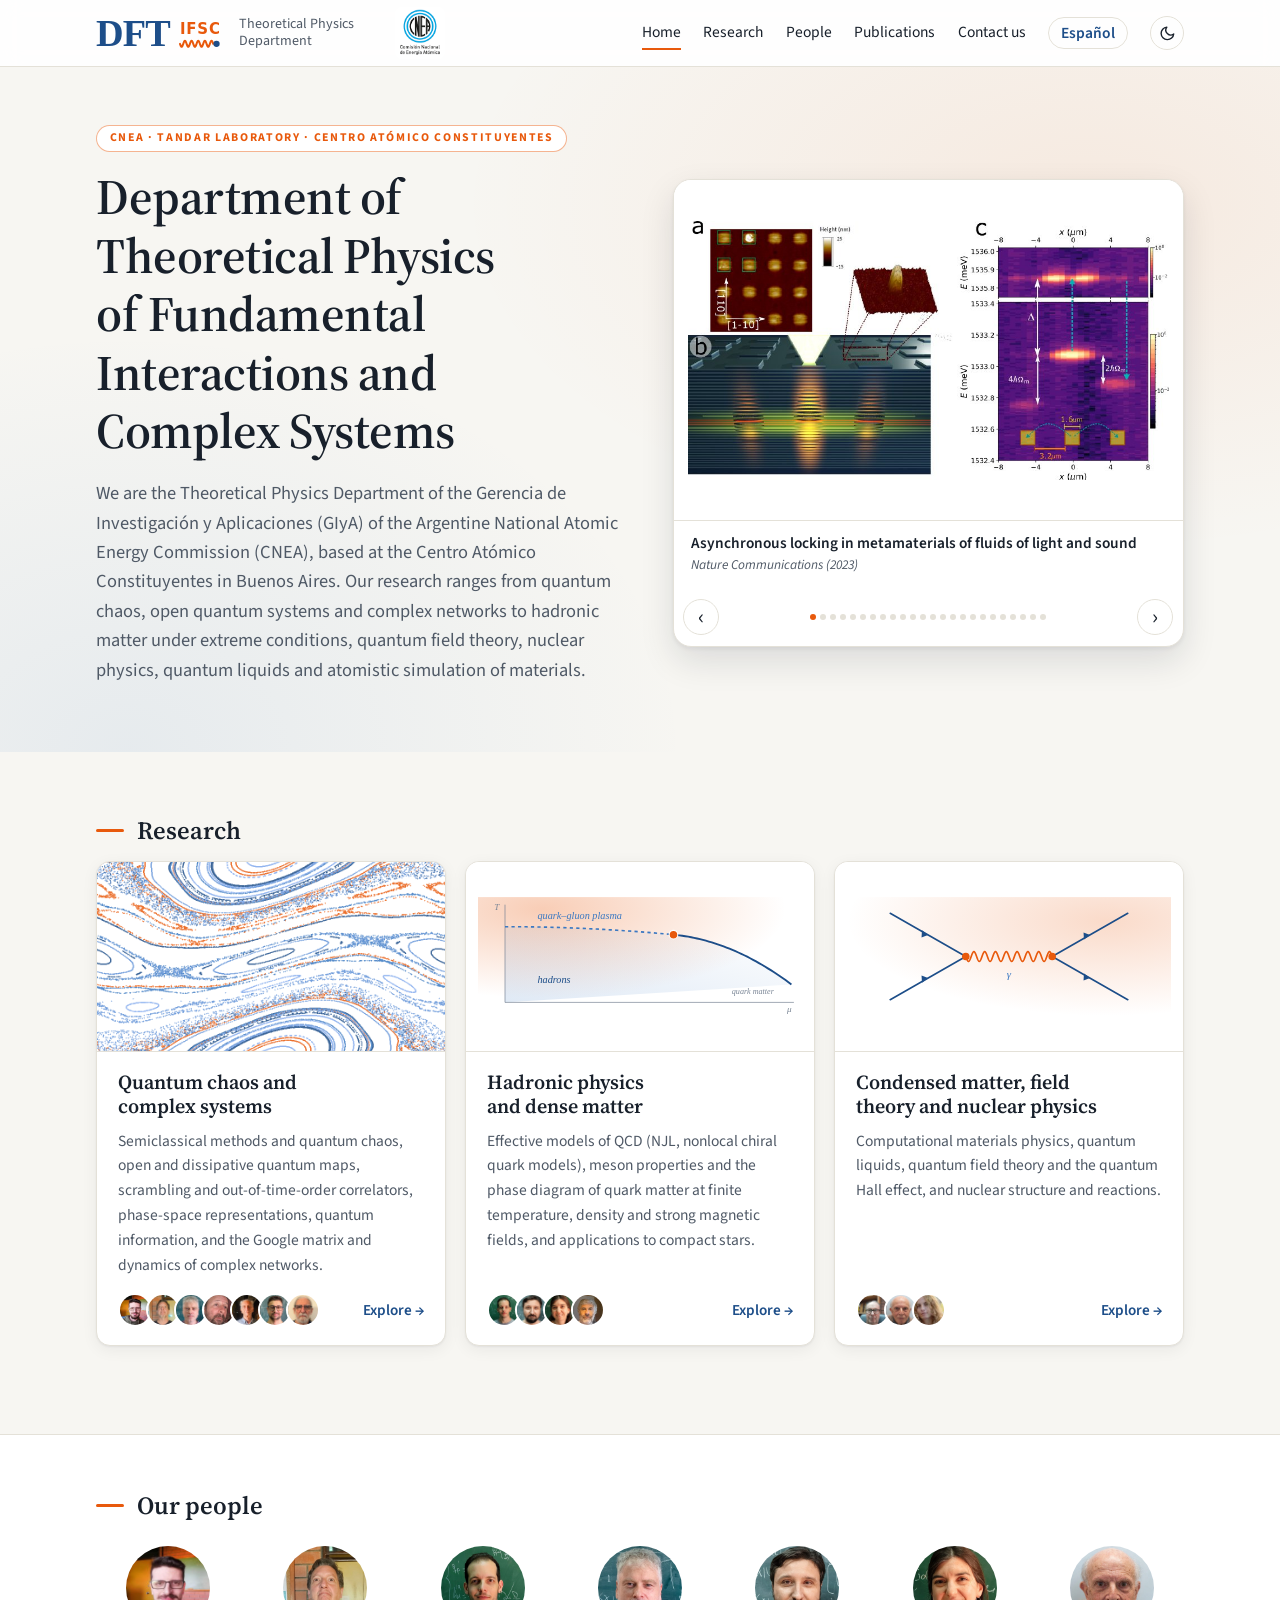
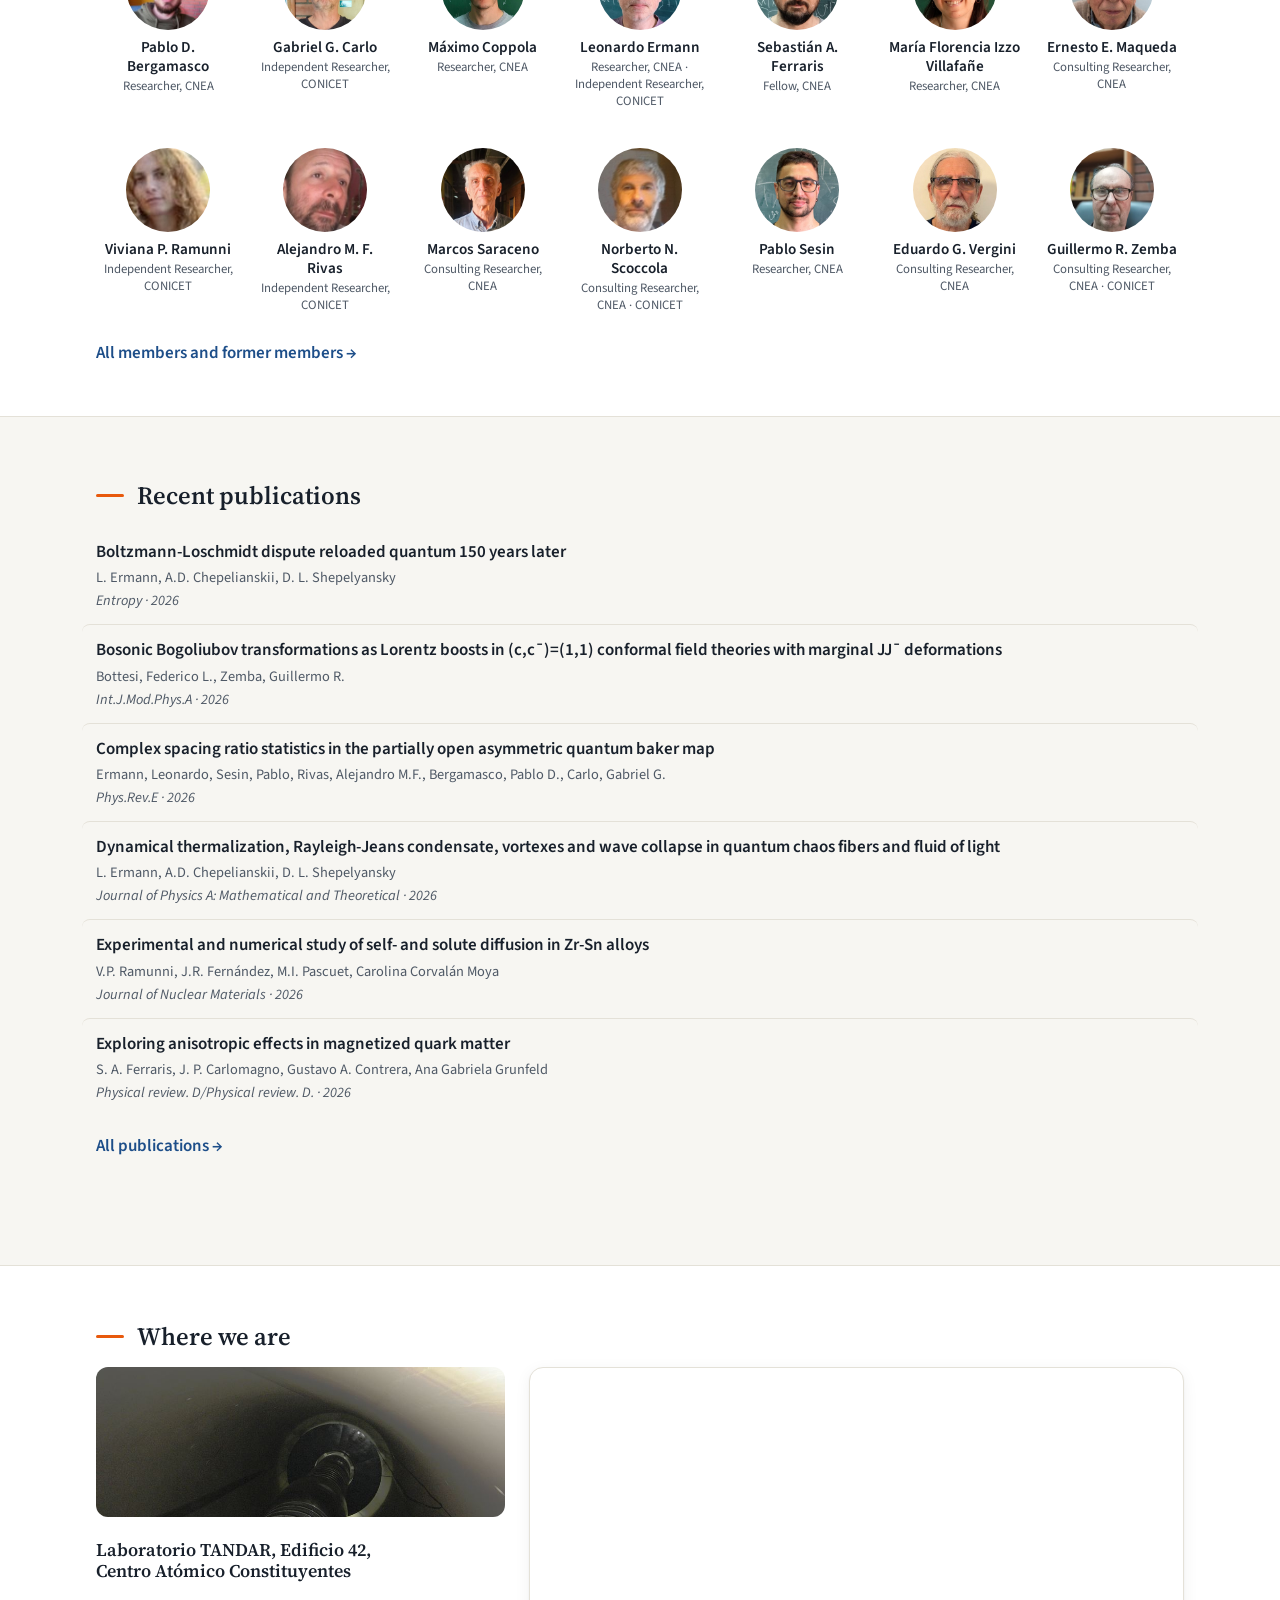
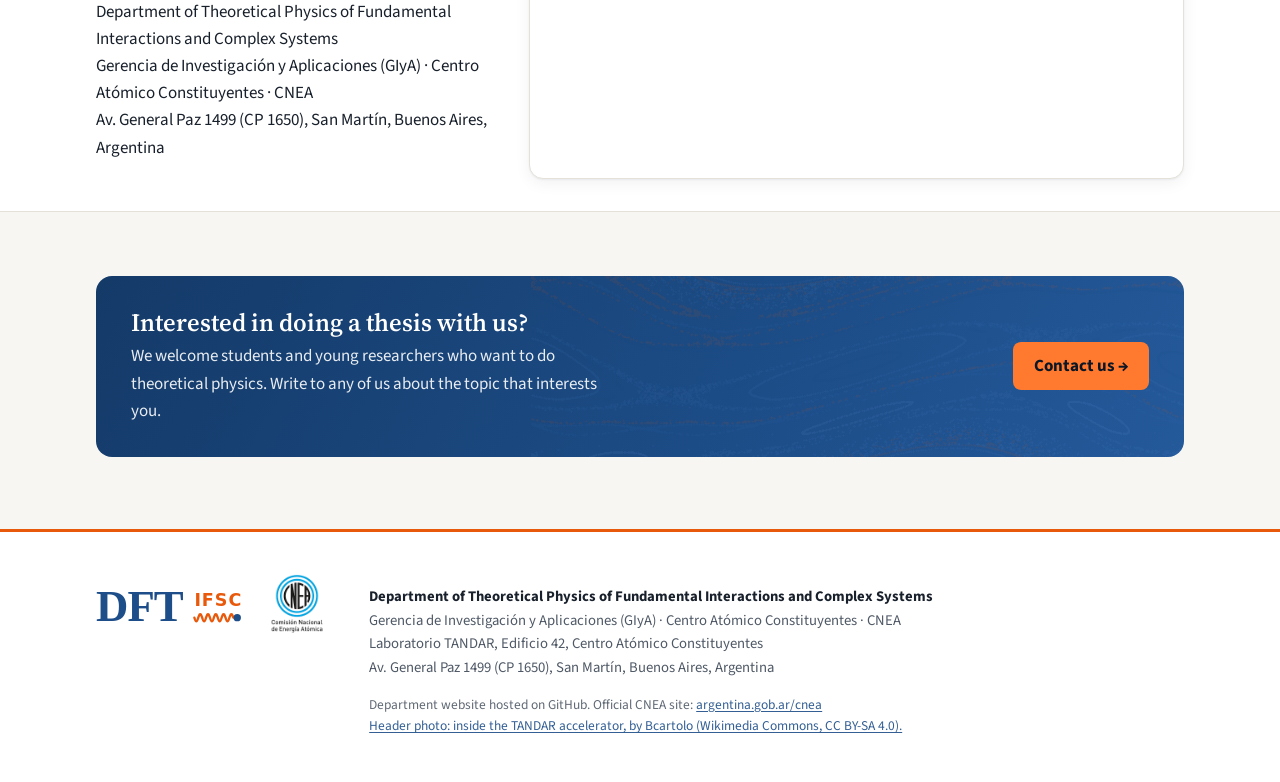
==== index.html @ 4b42f219 "Update site" ====
<!doctype html>
<html lang="en">
<head>
<meta charset="utf-8">
<meta name="viewport" content="width=device-width, initial-scale=1">
<title>DFTIFSC · Theoretical Physics Department · CNEA</title>
<meta name="description" content="Department of Theoretical Physics of Fundamental Interactions and Complex Systems">
<link rel="canonical" href="https://dftifsc-cnea.github.io/">
<link rel="alternate" hreflang="en" href="https://dftifsc-cnea.github.io/"><link rel="alternate" hreflang="es" href="https://dftifsc-cnea.github.io/es/">
<link rel="alternate" hreflang="x-default" href="https://dftifsc-cnea.github.io/">
<link rel="icon" href="assets/favicon.svg?v=4562c2c3" type="image/svg+xml">
<link rel="preconnect" href="https://fonts.googleapis.com"><link rel="preconnect" href="https://fonts.gstatic.com" crossorigin>
<link rel="stylesheet" href="https://fonts.googleapis.com/css2?family=Source+Sans+3:wght@400;600;700&family=Source+Serif+4:opsz,wght@8..60,500;8..60,600;8..60,700&display=swap">
<meta name="color-scheme" content="light dark">
<link rel="stylesheet" href="assets/style.css?v=4562c2c3">
<script>try{var t=localStorage.getItem('theme');if(t)document.documentElement.dataset.theme=t}catch(e){}</script>
</head>
<body class="pg-index">
<header class="top"><div class="wrap">
  <a class="brand" href="index.html"><img src="assets/logo.svg?v=4562c2c3" alt="DFTIFSC" width="150" height="48"><span class="bn">Theoretical Physics Department</span></a>
  <a class="inst tcnea" href="https://www.argentina.gob.ar/cnea" target="_blank" rel="noopener" title="National Atomic Energy Commission (CNEA)"><img src="assets/cnea.png?v=4562c2c3" alt="CNEA" width="67" height="73"></a>
  <button class="menu" aria-expanded="false" aria-controls="nav">Menu</button>
  <nav id="nav"><a href="index.html" aria-current=page>Home</a><a href="research.html">Research</a><a href="people.html">People</a><a href="publications.html">Publications</a><a href="join.html">Contact us</a><a class="lang" href="es/index.html" hreflang="es">Español</a><button class="theme" type="button" title="Switch light / dark mode" aria-label="Switch light / dark mode"><svg class="moon" viewBox="0 0 24 24" fill="none" stroke="currentColor" stroke-width="2" stroke-linecap="round" stroke-linejoin="round"><path d="M21 12.8A9 9 0 1 1 11.2 3a7 7 0 0 0 9.8 9.8z"/></svg><svg class="sun" viewBox="0 0 24 24" fill="none" stroke="currentColor" stroke-width="2" stroke-linecap="round"><circle cx="12" cy="12" r="4"/><path d="M12 2v2M12 20v2M4.9 4.9l1.4 1.4M17.7 17.7l1.4 1.4M2 12h2M20 12h2M4.9 19.1l1.4-1.4M17.7 6.3l1.4-1.4"/></svg></button></nav>
</div></header>
<main>

<section class="hero"><div class="wrap hgrid">
  <div><p class="eyebrow">CNEA · TANDAR Laboratory · Centro Atómico Constituyentes</p>
  <h1>Department of Theoretical Physics of Fundamental Interactions and Complex Systems</h1>
  <p class="lead">We are the Theoretical Physics Department of the Gerencia de Investigación y Aplicaciones (GIyA) of the Argentine National Atomic Energy Commission (CNEA), based at the Centro Atómico Constituyentes in Buenos Aires. Our research ranges from quantum chaos, open quantum systems and complex networks to hadronic matter under extreme conditions, quantum field theory, nuclear physics, quantum liquids and atomistic simulation of materials.</p></div>
  <div class="car" data-prev="Previous" data-next="Next"><a class="car-stage" target="_blank" rel="noopener"><img alt=""></a><div class="car-cap"><span class="car-t"></span><span class="car-c"></span></div><div class="car-nav"><button class="car-b" data-d="-1" aria-label="Previous">‹</button><span class="car-dots"></span><button class="car-b" data-d="1" aria-label="Next">›</button></div><script type="application/json" class="car-data">[{"img": "img/figs/2009.09606-f1.jpg", "t": "Cavity optomechanics with a laser-engineered optical trap", "u": "https://doi.org/10.1103/physrevb.103.l081301", "c": "Physical review. B./Physical review. B (2021)"}, {"img": "img/figs/2009.09606-f3.jpg", "t": "Cavity optomechanics with a laser-engineered optical trap", "u": "https://doi.org/10.1103/physrevb.103.l081301", "c": "Physical review. B./Physical review. B (2021)"}, {"img": "img/figs/2109.01911-f2.jpg", "t": "Light pseudoscalar meson masses under strong magnetic fields within the SU(3) Nambu–Jona-Lasinio model", "u": "https://doi.org/10.1103/physrevd.104.094040", "c": "Phys.Rev.D (2021)"}, {"img": "img/figs/2109.01911-f4.jpg", "t": "Light pseudoscalar meson masses under strong magnetic fields within the SU(3) Nambu–Jona-Lasinio model", "u": "https://doi.org/10.1103/physrevd.104.094040", "c": "Phys.Rev.D (2021)"}, {"img": "img/figs/2112.00458-f2.jpg", "t": "Asynchronous locking in metamaterials of fluids of light and sound", "u": "https://doi.org/10.1038/s41467-023-38788-9", "c": "Nature Communications (2023)"}, {"img": "img/figs/2112.00458-f1.jpg", "t": "Asynchronous locking in metamaterials of fluids of light and sound", "u": "https://doi.org/10.1038/s41467-023-38788-9", "c": "Nature Communications (2023)"}, {"img": "img/figs/2112.06648-f1.jpg", "t": "Impact of chaos on precursors of quantum criticality", "u": "https://doi.org/10.1103/physreve.104.l062202", "c": "Phys.Rev.E (2021)"}, {"img": "img/figs/2112.06648-f4.jpg", "t": "Impact of chaos on precursors of quantum criticality", "u": "https://doi.org/10.1103/physreve.104.l062202", "c": "Phys.Rev.E (2021)"}, {"img": "img/figs/2205.10107-f3.jpg", "t": "Optimal quantum reservoir computing for the noisy intermediate-scale quantum era", "u": "https://doi.org/10.1103/physreve.106.l043301", "c": "Physical review. E (2022)"}, {"img": "img/figs/2205.10107-f1.jpg", "t": "Optimal quantum reservoir computing for the noisy intermediate-scale quantum era", "u": "https://doi.org/10.1103/physreve.106.l043301", "c": "Physical review. E (2022)"}, {"img": "img/figs/2301.06814-f3.jpg", "t": "Taking advantage of noise in quantum reservoir computing", "u": "https://doi.org/10.1038/s41598-023-35461-5", "c": "Scientific Reports (2023)"}, {"img": "img/figs/2304.04894-f4.jpg", "t": "Majorization-based benchmark of the complexity of quantum processors", "u": "https://doi.org/10.1007/s11128-024-04457-z", "c": "Quantum Information Processing (2024)"}, {"img": "img/figs/2405.19537-f1.jpg", "t": "Optimal Complexity of Parameterized Quantum Circuits", "u": "https://doi.org/10.3390/e28010073", "c": "Entropy (2026)"}, {"img": "img/figs/2501.10247-f1.jpg", "t": "Optimal multicore quantum computing with few interconnects", "u": "https://doi.org/10.1063/5.0252348", "c": "APL Quantum (2025)"}, {"img": "img/figs/2501.10247-f3.jpg", "t": "Optimal multicore quantum computing with few interconnects", "u": "https://doi.org/10.1063/5.0252348", "c": "APL Quantum (2025)"}, {"img": "img/figs/2503.03680-f1.jpg", "t": "Spectral truncation of out-of-time-ordered correlators in dissipative systems", "u": "https://doi.org/10.1103/8cvg-7sbh", "c": "Phys.Rev.E (2025)"}, {"img": "img/figs/2607.07874-f2.jpg", "t": "Unveiling semiclassical structures in eigenstates of a quantum chaotic system using neural networks", "u": "https://doi.org/10.1103/9xdp-mwln", "c": "APS Open Science (2026)"}, {"img": "img/figs/2607.07874-f1.jpg", "t": "Unveiling semiclassical structures in eigenstates of a quantum chaotic system using neural networks", "u": "https://doi.org/10.1103/9xdp-mwln", "c": "APS Open Science (2026)"}, {"img": "img/figs/2212.08269-f1.jpg", "t": "Giant optomechanical coupling and dephasing protection with cavity exciton-polaritons", "u": "https://doi.org/10.1103/physrevresearch.5.l042035", "c": "Physical Review Research (2023)"}, {"img": "img/figs/2212.08269-f2.jpg", "t": "Giant optomechanical coupling and dephasing protection with cavity exciton-polaritons", "u": "https://doi.org/10.1103/physrevresearch.5.l042035", "c": "Physical Review Research (2023)"}, {"img": "img/figs/2211.06353-f1.jpg", "t": "Quantum Lyapunov exponent in dissipative systems", "u": "https://doi.org/10.1103/physreve.108.024208", "c": "Phys.Rev.E (2023)"}, {"img": "img/figs/2107.02022-f8.jpg", "t": "Isospin asymmetric matter in a nonlocal chiral quark model", "u": "https://doi.org/10.1103/physrevd.104.074018", "c": "Phys.Rev.D (2021)"}, {"img": "img/figs/2205.15928-f1.jpg", "t": "Neutral pseudoscalar and vector meson masses under strong magnetic fields in an extended NJL model: Mixing effects", "u": "https://doi.org/10.1103/physrevd.106.074002", "c": "Phys.Rev.D (2022)"}, {"img": "img/figs/2305.15540-f6.jpg", "t": "T − μ quark matter phase transitions and critical endpoint in nonlocal PNJL models under a strong magnetic field", "u": "https://doi.org/10.1103/physrevd.108.056029", "c": "Physical review. D/Physical review. D. (2023)"}, {"img": "img/figs/2305.15540-f7.jpg", "t": "T − μ quark matter phase transitions and critical endpoint in nonlocal PNJL models under a strong magnetic field", "u": "https://doi.org/10.1103/physrevd.108.056029", "c": "Physical review. D/Physical review. D. (2023)"}, {"img": "img/figs/2402.13842-f5.jpg", "t": "Cold isospin asymmetric baryonic rich matter in nonlocal NJL-like models", "u": "https://doi.org/10.1103/physrevd.109.094041", "c": "Phys.Rev.D (2024)"}, {"img": "img/figs/2402.13842-f7.jpg", "t": "Cold isospin asymmetric baryonic rich matter in nonlocal NJL-like models", "u": "https://doi.org/10.1103/physrevd.109.094041", "c": "Phys.Rev.D (2024)"}, {"img": "img/figs/2410.05568-f1.jpg", "t": "Thermomagnetic effects on light pseudoscalar meson masses within the SU(3) Nambu–Jona-Lasinio model", "u": "https://doi.org/10.1103/physrevd.110.114036", "c": "Phys.Rev.D (2024)"}, {"img": "img/figs/2501.02782-f5.jpg", "t": "Topological susceptibility and axion properties in the presence of a strong magnetic field within the three-flavor NJL model", "u": "https://doi.org/10.1103/physrevd.111.074001", "c": "Phys.Rev.D (2025)"}, {"img": "img/figs/2511.05701-f6.jpg", "t": "Exploring anisotropic effects in magnetized quark matter", "u": "https://doi.org/10.1103/xndd-9lln", "c": "Physical review. D/Physical review. D. (2026)"}, {"img": "img/figs/2409.06400-f1.jpg", "t": "The resistivity of rare earth impurities diluted in Lanthanum, Part I", "u": "https://doi.org/10.1016/j.physb.2024.416760", "c": "Physica B Condensed Matter (2024)"}, {"img": "img/figs/2409.06400-f4.jpg", "t": "The resistivity of rare earth impurities diluted in Lanthanum, Part I", "u": "https://doi.org/10.1016/j.physb.2024.416760", "c": "Physica B Condensed Matter (2024)"}, {"img": "img/figs/2409.06400-f6.jpg", "t": "The resistivity of rare earth impurities diluted in Lanthanum, Part I", "u": "https://doi.org/10.1016/j.physb.2024.416760", "c": "Physica B Condensed Matter (2024)"}, {"img": "img/figs/2107.02022-f1.jpg", "t": "Isospin asymmetric matter in a nonlocal chiral quark model", "u": "https://doi.org/10.1103/physrevd.104.074018", "c": "Phys.Rev.D (2021)"}, {"img": "img/figs/ermann-fig56.jpg", "t": "Dynamical thermalization, Rayleigh-Jeans condensate, vortexes and wave collapse in quantum chaos fibers and fluid of light", "u": "https://doi.org/10.1088/1751-8121/ae3ebe", "c": "Journal of Physics A: Mathematical and Theoretical (2026)"}, {"img": "img/figs/ermann-fig57.jpg", "t": "Boltzmann-Loschmidt dispute reloaded quantum 150 years later", "u": "https://doi.org/10.3390/e28060594", "c": "Entropy (2026)"}, {"img": "img/figs/ermann-fig58.jpg", "t": "Structural and functional robustness in public transportation networks of Latin American cities", "u": "https://doi.org/10.1007/s44327-026-00321-0", "c": "Discover Cities (2026)"}, {"img": "img/figs/ermann-fig59.jpg", "t": "Thermodynamic description of wealth inequality in the world", "u": "https://doi.org/10.3390/complexities2030020", "c": "Complexities (2026)"}, {"img": "img/figs/ermann-fig60.jpg", "t": "Complex spacing ratio statistics in the partially open asymmetric quantum baker map", "u": "https://doi.org/10.1103/q5fx-y7zr", "c": "Physical Review E (2026)"}, {"img": "img/figs/ermann-fig53.jpg", "t": "Exploring quantum localization with machine learning", "u": "https://doi.org/10.1016/j.physa.2024.130310", "c": "Physica A: Statistical Mechanics and its Applications (2025)"}, {"img": "img/figs/ermann-fig54.jpg", "t": "Ideal Gas Law for a Quantum Particle", "u": "https://doi.org/10.1103/nwwy-qwwp", "c": "Physical Review E (2025)"}, {"img": "img/figs/ermann-fig55.jpg", "t": "Opinion Formation in Wikipedia Ising Networks", "u": "https://doi.org/10.3390/info16090782", "c": "Information (2025)"}]</script></div>
</div></section>
<section class="wrap sec"><h2 class="h">Research</h2><div class="grid three"><a class="gcard big" href="research.html#chaos"><span class="art" style="background-image:url(assets/art-chaos.png)"></span><span class="gbody"><h3>Quantum chaos and complex systems</h3><p>Semiclassical methods and quantum chaos, open and dissipative quantum maps, scrambling and out-of-time-order correlators, phase-space representations, quantum information, and the Google matrix and dynamics of complex networks.</p><span class="gfoot"><span class="avs"><img class="av sm" src="img/people/bergamasco.jpg" alt="" loading="lazy"><img class="av sm" src="img/people/carlo.jpg" alt="" loading="lazy"><img class="av sm" src="img/people/ermann.jpg" alt="" loading="lazy"><img class="av sm" src="img/people/rivas.jpg" alt="" loading="lazy"><img class="av sm" src="img/people/saraceno.jpg" alt="" loading="lazy"><img class="av sm" src="img/people/sesin.jpg" alt="" loading="lazy"><img class="av sm" src="img/people/vergini.jpg" alt="" loading="lazy"></span><span class="go">Explore →</span></span></span></a><a class="gcard big" href="research.html#hadrons"><span class="art" style="background-image:url(assets/art-hadrons.svg)"></span><span class="gbody"><h3>Hadronic physics and dense matter</h3><p>Effective models of QCD (NJL, nonlocal chiral quark models), meson properties and the phase diagram of quark matter at finite temperature, density and strong magnetic fields, and applications to compact stars.</p><span class="gfoot"><span class="avs"><img class="av sm" src="img/people/coppola.jpg" alt="" loading="lazy"><img class="av sm" src="img/people/ferraris.jpg" alt="" loading="lazy"><img class="av sm" src="img/people/izzo-villafane.jpg" alt="" loading="lazy"><img class="av sm" src="img/people/scoccola.jpg" alt="" loading="lazy"></span><span class="go">Explore →</span></span></span></a><a class="gcard big" href="research.html#independent"><span class="art" style="background-image:url(assets/art-indep.svg)"></span><span class="gbody"><h3>Condensed matter, field theory and nuclear physics</h3><p>Computational materials physics, quantum liquids, quantum field theory and the quantum Hall effect, and nuclear structure and reactions.</p><span class="gfoot"><span class="avs"><img class="av sm" src="img/people/zemba.jpg" alt="" loading="lazy"><img class="av sm" src="img/people/maqueda.jpg" alt="" loading="lazy"><img class="av sm" src="img/people/ramunni.jpg" alt="" loading="lazy"></span><span class="go">Explore →</span></span></span></a></div></section>
<section class="band"><div class="wrap sec"><h2 class="h">Our people</h2><div class="minis"><a class="mini" href="people.html#bergamasco"><img class="av" src="img/people/bergamasco.jpg" alt="" loading="lazy"><span class="mn">Pablo D. Bergamasco</span><span class="mr">Researcher, CNEA</span></a><a class="mini" href="people.html#carlo"><img class="av" src="img/people/carlo.jpg" alt="" loading="lazy"><span class="mn">Gabriel G. Carlo</span><span class="mr">Independent Researcher, CONICET</span></a><a class="mini" href="people.html#coppola"><img class="av" src="img/people/coppola.jpg" alt="" loading="lazy"><span class="mn">Máximo Coppola</span><span class="mr">Researcher, CNEA</span></a><a class="mini" href="people.html#ermann"><img class="av" src="img/people/ermann.jpg" alt="" loading="lazy"><span class="mn">Leonardo Ermann</span><span class="mr">Researcher, CNEA · Independent Researcher, CONICET</span></a><a class="mini" href="people.html#ferraris"><img class="av" src="img/people/ferraris.jpg" alt="" loading="lazy"><span class="mn">Sebastián A. Ferraris</span><span class="mr">Fellow, CNEA</span></a><a class="mini" href="people.html#izzo-villafane"><img class="av" src="img/people/izzo-villafane.jpg" alt="" loading="lazy"><span class="mn">María Florencia Izzo Villafañe</span><span class="mr">Researcher, CNEA</span></a><a class="mini" href="people.html#maqueda"><img class="av" src="img/people/maqueda.jpg" alt="" loading="lazy"><span class="mn">Ernesto E. Maqueda</span><span class="mr">Consulting Researcher, CNEA</span></a><a class="mini" href="people.html#ramunni"><img class="av" src="img/people/ramunni.jpg" alt="" loading="lazy"><span class="mn">Viviana P. Ramunni</span><span class="mr">Independent Researcher, CONICET</span></a><a class="mini" href="people.html#rivas"><img class="av" src="img/people/rivas.jpg" alt="" loading="lazy"><span class="mn">Alejandro M. F. Rivas</span><span class="mr">Independent Researcher, CONICET</span></a><a class="mini" href="people.html#saraceno"><img class="av" src="img/people/saraceno.jpg" alt="" loading="lazy"><span class="mn">Marcos Saraceno</span><span class="mr">Consulting Researcher, CNEA</span></a><a class="mini" href="people.html#scoccola"><img class="av" src="img/people/scoccola.jpg" alt="" loading="lazy"><span class="mn">Norberto N. Scoccola</span><span class="mr">Consulting Researcher, CNEA · CONICET</span></a><a class="mini" href="people.html#sesin"><img class="av" src="img/people/sesin.jpg" alt="" loading="lazy"><span class="mn">Pablo Sesin</span><span class="mr">Researcher, CNEA</span></a><a class="mini" href="people.html#vergini"><img class="av" src="img/people/vergini.jpg" alt="" loading="lazy"><span class="mn">Eduardo G. Vergini</span><span class="mr">Consulting Researcher, CNEA</span></a><a class="mini" href="people.html#zemba"><img class="av" src="img/people/zemba.jpg" alt="" loading="lazy"><span class="mn">Guillermo R. Zemba</span><span class="mr">Consulting Researcher, CNEA · CONICET</span></a></div>
  <p><a class="more" href="people.html">All members and former members →</a></p></div></section>
<section class="wrap sec"><h2 class="h">Recent publications</h2><ol class="pubs"><li data-m="ermann" data-g="chaos chaos-q" data-k="article"><span class="pt"><a href="https://doi.org/10.3390/e28060594" target="_blank" rel="noopener">Boltzmann-Loschmidt dispute reloaded quantum 150 years later</a></span><span class="pa">L. Ermann, A.D. Chepelianskii, D. L. Shepelyansky</span><span class="pj">Entropy · 2026</span></li><li data-m="zemba" data-g="qft" data-k="article"><span class="pt"><a href="https://doi.org/10.1142/s0217751x26500314" target="_blank" rel="noopener">Bosonic Bogoliubov transformations as Lorentz boosts in (c,c¯)=(1,1) conformal field theories with marginal JJ¯ deformations</a></span><span class="pa">Bottesi, Federico L., Zemba, Guillermo R.</span><span class="pj">Int.J.Mod.Phys.A · 2026</span></li><li data-m="bergamasco carlo ermann rivas sesin" data-g="chaos chaos-q" data-k="article"><span class="pt"><a href="https://doi.org/10.1103/q5fx-y7zr" target="_blank" rel="noopener">Complex spacing ratio statistics in the partially open asymmetric quantum baker map</a></span><span class="pa">Ermann, Leonardo, Sesin, Pablo, Rivas, Alejandro M.F., Bergamasco, Pablo D., Carlo, Gabriel G.</span><span class="pj">Phys.Rev.E · 2026</span></li><li data-m="ermann" data-g="chaos chaos-q" data-k="article"><span class="pt"><a href="https://doi.org/10.1088/1751-8121/ae3ebe" target="_blank" rel="noopener">Dynamical thermalization, Rayleigh-Jeans condensate, vortexes and wave collapse in quantum chaos fibers and fluid of light</a></span><span class="pa">L. Ermann, A.D. Chepelianskii, D. L. Shepelyansky</span><span class="pj">Journal of Physics A: Mathematical and Theoretical · 2026</span></li><li data-m="ramunni" data-g="materials" data-k="article"><span class="pt"><a href="https://doi.org/10.1016/j.jnucmat.2026.156732" target="_blank" rel="noopener">Experimental and numerical study of self- and solute diffusion in Zr-Sn alloys</a></span><span class="pa">V.P. Ramunni, J.R. Fernández, M.I. Pascuet, Carolina Corvalán Moya</span><span class="pj">Journal of Nuclear Materials · 2026</span></li><li data-m="ferraris grunfeld" data-g="hadrons" data-k="article"><span class="pt"><a href="https://doi.org/10.1103/xndd-9lln" target="_blank" rel="noopener">Exploring anisotropic effects in magnetized quark matter</a></span><span class="pa">S. A. Ferraris, J. P. Carlomagno, Gustavo A. Contrera, Ana Gabriela Grunfeld</span><span class="pj">Physical review. D/Physical review. D. · 2026</span></li></ol>
  <p><a class="more" href="publications.html">All publications →</a></p></section>
<section class="band"><div class="wrap sec"><h2 class="h">Where we are</h2><div class="where"><div class="addr"><img class="tandar" src="assets/tandar-color.jpg" alt="" loading="lazy"><h3>Laboratorio TANDAR, Edificio 42, Centro Atómico Constituyentes</h3><p>Department of Theoretical Physics of Fundamental Interactions and Complex Systems<br>Gerencia de Investigación y Aplicaciones (GIyA) · Centro Atómico Constituyentes · CNEA<br>Av. General Paz 1499 (CP 1650), San Martín, Buenos Aires, Argentina</p></div><iframe class="map" title="Laboratorio TANDAR, Edificio 42, Centro Atómico Constituyentes" loading="lazy" referrerpolicy="no-referrer-when-downgrade" allowfullscreen src="https://maps.google.com/maps?q=Acelerador%20de%20part%C3%ADculas%20TANDAR%2C%20San%20Mart%C3%ADn%2C%20Buenos%20Aires&amp;z=17&amp;hl=en&amp;output=embed"></iframe></div></div></section>
<section class="wrap sec"><div class="cta"><div><h2>Interested in doing a thesis with us?</h2><p>We welcome students and young researchers who want to do theoretical physics. Write to any of us about the topic that interests you.</p></div>
  <a class="btn" href="join.html">Contact us →</a></div></section>

</main>
<footer><div class="wrap fgrid">
  <div class="flogos"><img src="assets/logo.svg?v=4562c2c3" alt="DFTIFSC" width="150" height="48"><a class="inst" href="https://www.argentina.gob.ar/cnea" target="_blank" rel="noopener"><img src="assets/cnea.png?v=4562c2c3" alt="CNEA" width="67" height="73"></a></div>
  <div><p><strong>Department of Theoretical Physics of Fundamental Interactions and Complex Systems</strong><br>Gerencia de Investigación y Aplicaciones (GIyA) · Centro Atómico Constituyentes · CNEA<br>Laboratorio TANDAR, Edificio 42, Centro Atómico Constituyentes<br>Av. General Paz 1499 (CP 1650), San Martín, Buenos Aires, Argentina</p>
  <p class="small">Department website hosted on GitHub. Official CNEA site: <a href="https://www.argentina.gob.ar/cnea" target="_blank" rel="noopener">argentina.gob.ar/cnea</a><br>
  <a href="https://commons.wikimedia.org/wiki/File:Tandar.jpg" target="_blank" rel="noopener">Header photo: inside the TANDAR accelerator, by Bcartolo (Wikimedia Commons, CC BY-SA 4.0).</a></p></div>
</div></footer>
<script src="assets/site.js?v=4562c2c3" defer></script>
<script>window.goatcounter = {path: function(p) { return location.host + p }}</script>
<script data-goatcounter="https://leoermann.goatcounter.com/count" async src="https://gc.zgo.at/count.js"></script>
</body>
</html>
---- assets/style.css ----
/* DFTIFSC — azul noche + dorado; serif para títulos, sans para texto. Foto del TANDAR en la portada. */
:root{
  --bg:#f7f6f2; --surface:#ffffff; --text:#18202b; --muted:#4f5966; --line:#e4e1d8;
  --accent:#1d4e89; --accent-2:#3a78c2; --accent-soft:#e8eff8; --gold:#e8590c; --gold-soft:#fde8dc;
  --night:#0b1626; --night-2:#14263d; --on-night:#eef1f5;
  --shadow:0 1px 2px rgba(16,24,40,.05),0 4px 16px rgba(16,24,40,.06);
  --shadow-up:0 2px 4px rgba(16,24,40,.06),0 14px 34px rgba(16,24,40,.12);
  --serif:'Source Serif 4',Georgia,serif; --sans:'Source Sans 3',system-ui,-apple-system,'Segoe UI',sans-serif;
}
@media (prefers-color-scheme: dark){:root:not([data-theme="light"]){
  --bg:#0e1319; --surface:#161c24; --text:#eceef1; --muted:#adb5bf; --line:#27303b;
  --accent:#8db4e6; --accent-2:#a9c7ef; --accent-soft:#1b2736; --gold:#ff7a2e; --gold-soft:#3a2312;
  --shadow:0 1px 2px rgba(0,0,0,.3); --shadow-up:0 10px 30px rgba(0,0,0,.45); color-scheme:dark}}
:root[data-theme="dark"]{
  --bg:#0e1319; --surface:#161c24; --text:#eceef1; --muted:#adb5bf; --line:#27303b;
  --accent:#8db4e6; --accent-2:#a9c7ef; --accent-soft:#1b2736; --gold:#ff7a2e; --gold-soft:#3a2312;
  --shadow:0 1px 2px rgba(0,0,0,.3); --shadow-up:0 10px 30px rgba(0,0,0,.45); color-scheme:dark}
*{box-sizing:border-box}
html{-webkit-text-size-adjust:100%;scroll-behavior:smooth}
body{margin:0;background:var(--bg);color:var(--text);font:17px/1.6 var(--sans)}
a{color:var(--accent);text-underline-offset:2px}
.wrap{max-width:1120px;margin:0 auto;padding:0 max(16px,env(safe-area-inset-left,0px))}
h1,h2,h3{font-family:var(--serif);font-weight:600;line-height:1.18;text-wrap:balance}
h1{font-size:clamp(2rem,4.6vw,3.1rem);margin:0 0 1rem;letter-spacing:-.01em}
h2{font-size:1.55rem;margin:2.5rem 0 1rem}
h3{font-size:1.12rem;margin:0 0 .3rem}
.muted{color:var(--muted)}
.lead{font-size:1.15rem;max-width:66ch}
.sec{padding-top:1rem;padding-bottom:2rem}
h2.h{display:flex;align-items:center;gap:.8rem}
h2.h::before{content:"";width:28px;height:3px;background:var(--gold);border-radius:2px}

/* cabecera */
.top{background:color-mix(in srgb,var(--surface) 88%,transparent);backdrop-filter:saturate(1.4) blur(10px);
  -webkit-backdrop-filter:saturate(1.4) blur(10px);border-bottom:1px solid var(--line);position:sticky;top:0;z-index:10}
.top .wrap{display:flex;align-items:center;gap:1rem;min-height:66px;flex-wrap:wrap}
.brand{display:flex;align-items:center;gap:.9rem;text-decoration:none;color:var(--text)}
.brand img{height:40px;width:auto;display:block}
.bn{font-size:.88rem;color:var(--muted);line-height:1.2;max-width:20ch}
nav{display:flex;gap:1.4rem;flex-wrap:wrap;align-items:center}
nav a{color:var(--text);text-decoration:none;font-size:.97rem;padding:.25rem 0;border-bottom:2px solid transparent;transition:border-color .15s,color .15s}
nav a:hover{color:var(--accent)}
nav a[aria-current=page]{border-color:var(--gold)}
nav a.lang{color:var(--accent);font-weight:600;border:1px solid var(--line);border-radius:20px;padding:.15rem .75rem}
.menu{display:none;font:inherit;background:none;border:1px solid var(--line);border-radius:6px;padding:.3rem .7rem;color:var(--text)}
@media (prefers-color-scheme: dark){:root:not([data-theme="light"]) .brand img,:root:not([data-theme="light"]) footer img{filter:brightness(1.6) saturate(.8)}}
:root[data-theme="dark"] .brand img,:root[data-theme="dark"] footer img{filter:brightness(1.6) saturate(.8)}
@media (max-width:860px){
  .bn{display:none}
  .menu{display:block}
  nav{display:none;width:100%;flex-direction:column;align-items:flex-start;gap:.3rem;padding-bottom:.9rem}
  nav.open{display:flex}
}

/* portada: clara, con carrusel de figuras */
.hero{position:relative;padding:3.5rem 0 3rem;overflow:hidden;
  background:radial-gradient(900px 500px at 85% 20%,color-mix(in srgb,var(--gold) 8%,transparent),transparent 70%),
             radial-gradient(800px 600px at 10% 100%,color-mix(in srgb,var(--accent-2) 9%,transparent),transparent 70%),var(--bg)}
.hgrid{display:grid;grid-template-columns:1.05fr 1fr;gap:2.5rem;align-items:center}
@media (max-width:900px){.hgrid{grid-template-columns:1fr}}
.hero h1{color:var(--text);max-width:20ch}
.hero .lead{color:var(--muted)}
.eyebrow{display:inline-block;text-transform:uppercase;letter-spacing:.14em;font-size:.74rem;color:var(--gold);margin:0 0 1rem;font-weight:700;
  border:1px solid color-mix(in srgb,var(--gold) 45%,transparent);border-radius:20px;padding:.2rem .8rem;background:var(--surface)}
.car{background:var(--surface);border:1px solid var(--line);border-radius:18px;box-shadow:var(--shadow-up);overflow:hidden}
.car-stage{display:flex;align-items:center;justify-content:center;height:340px;background:#fff;padding:14px;cursor:pointer}
.car-stage img{max-width:100%;max-height:100%;object-fit:contain;transition:opacity .45s}
.car-stage img.fade{opacity:0}
.car-cap{padding:.8rem 1.1rem .2rem;min-height:4.6rem;border-top:1px solid var(--line)}
.car-t{display:block;font-weight:600;line-height:1.3;font-size:.96rem;display:-webkit-box;-webkit-line-clamp:2;-webkit-box-orient:vertical;overflow:hidden}
.car-c{display:block;font-size:.84rem;color:var(--muted);font-style:italic}
.car-nav{display:flex;align-items:center;justify-content:space-between;padding:.3rem .6rem .7rem}
.car-b{font:inherit;font-size:1.4rem;line-height:1;width:36px;height:36px;border-radius:50%;border:1px solid var(--line);background:var(--surface);color:var(--text);cursor:pointer}
.car-b:hover{border-color:var(--gold);color:var(--gold)}
.car-dots{display:flex;gap:4px;flex-wrap:wrap;justify-content:center;max-width:70%}
.car-dots i{width:6px;height:6px;border-radius:50%;background:var(--line)}
.car-dots i.on{background:var(--gold)}
@media (max-width:600px){.car-stage{height:240px}.hero{padding:2.2rem 0}}

/* miembros en portada */
.minis{display:grid;grid-template-columns:repeat(auto-fill,minmax(140px,1fr));gap:1.2rem .8rem;margin-top:1rem}
.mini{display:flex;flex-direction:column;align-items:center;text-align:center;text-decoration:none;color:var(--text);padding:.6rem .3rem;border-radius:12px;transition:background .15s}
.mini:hover{background:var(--accent-soft)}
.mini .av{width:84px;height:84px;margin-bottom:.5rem;transition:transform .2s}
.mini:hover .av{transform:scale(1.05)}
.mn{font-weight:600;font-size:.95rem;line-height:1.25}
.mr{font-size:.8rem;color:var(--muted);line-height:1.3;margin-top:.15rem}
.deptphoto{width:100%;border-radius:16px;box-shadow:var(--shadow-up);margin:.5rem 0 1rem}
.tandar{width:100%;height:150px;object-fit:cover;border-radius:12px;margin-bottom:.8rem}
.yrs{color:var(--muted);font-size:.85rem!important}

/* cabecera de páginas internas */
.phead{background:radial-gradient(700px 300px at 90% 0%,color-mix(in srgb,var(--gold) 9%,transparent),transparent 70%),linear-gradient(120deg,var(--accent-soft),var(--bg));color:var(--text);padding:2.8rem 0 2.2rem;position:relative;overflow:hidden;border-bottom:1px solid var(--line)}
.phead::after{content:"";position:absolute;right:-60px;top:-40px;width:520px;height:320px;background:url(art-chaos.png) center/cover;opacity:.16;
  -webkit-mask-image:radial-gradient(closest-side,#000,transparent);mask-image:radial-gradient(closest-side,#000,transparent)}
.phead .wrap{position:relative;z-index:1}
.phead h1{margin:0;color:var(--text)}
.phead .lead{color:var(--muted);margin:.8rem 0 0}
main>.wrap,.phead+.wrap{padding-top:1.5rem;padding-bottom:3.5rem}

/* tarjetas de grupos */
.grid{display:grid;grid-template-columns:repeat(auto-fill,minmax(290px,1fr));gap:1.2rem}
.grid.three{grid-template-columns:repeat(auto-fit,minmax(min(100%,300px),1fr))}
.grid.two{grid-template-columns:repeat(auto-fit,minmax(min(100%,420px),1fr))}
.gcard{display:flex;flex-direction:column;background:var(--surface);border:1px solid var(--line);border-radius:14px;overflow:hidden;
  color:var(--text);text-decoration:none;box-shadow:var(--shadow);transition:transform .2s,box-shadow .2s,border-color .2s}
a.gcard:hover{transform:translateY(-3px);box-shadow:var(--shadow-up);border-color:color-mix(in srgb,var(--accent) 40%,var(--line))}
.gcard .art{display:block;height:190px;background:var(--surface) center/cover no-repeat;border-bottom:1px solid var(--line)}
.gcard .art[style*="svg"],.gart[style*="svg"]{background-size:contain;background-origin:content-box;padding:12px}
.gbody{display:flex;flex-direction:column;flex:1;padding:1.2rem 1.3rem 1.1rem}
.gcard h3{font-size:1.25rem}
.gcard:not(.big) h3{font-size:1.08rem}
.gcard p{margin:.35rem 0 1rem;color:var(--muted);font-size:.97rem}
.gfoot{margin-top:auto;display:flex;align-items:center;justify-content:space-between;gap:1rem}
.go{font-weight:600;color:var(--accent);font-size:.95rem;white-space:nowrap}
.avs{display:flex}
.av.sm{width:34px;height:34px;font-size:.72rem;border:2px solid var(--surface);margin-left:-6px}
.avs .av.sm:first-child{margin-left:0}
.sub{margin-top:2.4rem;font-size:1.2rem}
.pastlink{margin-top:1.2rem}
.pastlink a{font-weight:600;text-decoration:none}

.band{background:var(--surface);border-top:1px solid var(--line);border-bottom:1px solid var(--line);margin-top:2rem}
.cta{display:flex;align-items:center;justify-content:space-between;gap:1.5rem;flex-wrap:wrap;margin:2.5rem 0 1rem;
  padding:2rem 2.2rem;border-radius:16px;color:#fff;background:linear-gradient(120deg,#143a68,#1d4e89 65%,#24599a);position:relative;overflow:hidden}
.cta::after{content:"";position:absolute;inset:0;background:url(art-chaos.png) right center/60% auto no-repeat;opacity:.10}
.cta>*{position:relative;z-index:1}
.cta h2{margin:0 0 .4rem;color:#fff}
.cta p{margin:0;opacity:.9;max-width:60ch}
.btn{display:inline-block;background:#ff7a2e;color:#0b1626;text-decoration:none;padding:.65rem 1.3rem;border-radius:8px;font-weight:700;
  transition:transform .15s,box-shadow .15s}
.btn:hover{transform:translateY(-1px);box-shadow:0 6px 18px rgba(0,0,0,.25)}
.more{font-weight:600;text-decoration:none}

/* publicaciones */
.pubs{list-style:none;padding:0;margin:0}
.pubs li{padding:.75rem .9rem;margin:0 -.9rem;border-radius:8px;display:flex;flex-direction:column;transition:background .15s;border-top:1px solid var(--line)}
.pubs li:first-child{border-top-color:transparent}
.pubs li:hover{background:var(--accent-soft)}
.pt a{color:var(--text);text-decoration:none;font-weight:600}
.pt a:hover{color:var(--accent)}
.pa,.pj{font-size:.9rem;color:var(--muted)}
.pj{font-style:italic}
.tag{display:inline-block;font-size:.72rem;padding:0 .5rem;border-radius:20px;background:var(--gold-soft);color:var(--text);vertical-align:middle}
.filters{display:flex;flex-wrap:wrap;gap:.6rem;align-items:center;margin:0 0 1rem;position:sticky;top:67px;background:var(--bg);padding:.8rem 0;z-index:2;border-bottom:1px solid var(--line)}
.filters input[type=search],.filters select{font:inherit;font-size:.95rem;padding:.45rem .7rem;border:1px solid var(--line);border-radius:8px;background:var(--surface);color:var(--text);min-width:0}
.filters input[type=search]{flex:1 1 16rem}
.filters select{flex:0 1 15rem}
.filters label{font-size:.95rem;display:flex;gap:.3rem;align-items:center}
.yr h2{font-size:1.25rem;margin:2rem 0 .3rem;color:var(--accent);display:flex;align-items:center;gap:.7rem}
.yr h2::after{content:"";flex:1;height:1px;background:var(--line)}
.hide{display:none!important}

/* personas */
.people{display:grid;grid-template-columns:repeat(auto-fill,minmax(310px,1fr));gap:1.1rem}
.person{display:flex;gap:1rem;background:var(--surface);border:1px solid var(--line);border-radius:14px;padding:1.1rem;scroll-margin-top:90px;
  box-shadow:var(--shadow);transition:box-shadow .2s,border-color .2s}
.person:hover{box-shadow:var(--shadow-up)}
.person:target{border-color:var(--gold);box-shadow:0 0 0 3px var(--gold-soft)}
.person>div{min-width:0}
.av{width:76px;height:76px;border-radius:50%;flex:none;object-fit:cover}
.ini{display:flex;align-items:center;justify-content:center;color:#fff;font-family:var(--serif);font-size:1.5rem;font-weight:600;
  background:linear-gradient(135deg,#1d4e89,#3a78c2);box-shadow:inset 0 0 0 3px rgba(255,255,255,.15)}
.person h3{margin:0}
.person p{margin:.15rem 0;font-size:.93rem}
.role{color:var(--text)}
.grp,.note{color:var(--muted)}
.badge{display:inline-block;font-size:.74rem;font-weight:600;background:var(--gold-soft);color:var(--text);border:1px solid var(--gold);border-radius:20px;padding:0 .55rem;margin:.25rem 0}
.lk{display:flex;flex-wrap:wrap;gap:.1rem .85rem;margin-top:.4rem!important}
.lk a{font-size:.86rem;white-space:nowrap;text-decoration:none;font-weight:600}
.lk a:hover{text-decoration:underline}

/* investigación */
.kicker{text-transform:uppercase;letter-spacing:.12em;font-size:.8rem;font-weight:700;color:var(--gold);margin:3rem 0 0;padding-top:.7rem;border-top:3px solid var(--gold);scroll-margin-top:80px}
.kicker:first-child{margin-top:1rem}
.kicker+.muted{margin-top:.3rem}
.group{display:grid;grid-template-columns:1fr;gap:0 2rem;padding:1.2rem 0 1.5rem;border-bottom:1px solid var(--line);scroll-margin-top:80px}
.group.witharts{grid-template-columns:1.2fr 1fr}
.group.witharts .gpubs{grid-column:1/-1}
.gart{border-radius:14px;min-height:220px;background:var(--surface) center/cover no-repeat;border:1px solid var(--line);margin-top:2.5rem;box-shadow:var(--shadow)}
@media (max-width:760px){.group.witharts{grid-template-columns:1fr}.gart{margin-top:.5rem;min-height:170px}}
.group h2{margin-top:1.4rem}
.group h3{font-size:1rem;color:var(--muted);margin-top:1.4rem;text-transform:uppercase;letter-spacing:.06em;font-family:var(--sans)}
.ms{font-size:.97rem}
.plain{padding-left:1.1rem}
.plain li{margin:.3rem 0}
.mail{font:inherit;font-weight:600;color:var(--accent);background:var(--surface);border:1px solid var(--line);border-radius:8px;padding:.2rem .7rem;cursor:pointer}
.mail:hover{border-color:var(--accent)}

footer{background:var(--surface);color:var(--muted);padding:2.4rem 0 2rem;font-size:.92rem;border-top:3px solid var(--gold)}
footer strong{color:var(--text)}
footer a{color:var(--accent)}
.fgrid{display:grid;grid-template-columns:auto 1fr;gap:2.5rem;align-items:start}
@media (max-width:600px){.fgrid{grid-template-columns:1fr;gap:1rem}}
.small{font-size:.84rem;opacity:.9}
.av{object-position:center 22%}
.where{display:grid;grid-template-columns:1fr 1.6fr;gap:1.5rem;align-items:stretch;margin-top:1rem}
.where h3{margin-top:0}
.map{width:100%;min-height:340px;border:1px solid var(--line);border-radius:14px;box-shadow:var(--shadow);background:var(--surface)}
@media (max-width:760px){.where{grid-template-columns:1fr}.map{min-height:280px}}
.collabs{list-style:none;padding:0;margin:1rem 0 0;display:grid;grid-template-columns:repeat(auto-fill,minmax(250px,1fr));gap:.6rem}
.collabs li{background:var(--surface);border:1px solid var(--line);border-radius:10px;padding:.6rem .9rem;display:flex;flex-direction:column}
.cn{font-weight:600}
.cw{font-size:.85rem;color:var(--muted)}
.cw a{text-decoration:none}

/* modo claro/oscuro: botón y ajustes de legibilidad */
.theme{font:inherit;line-height:1;background:none;border:1px solid var(--line);border-radius:20px;color:var(--text);
  width:2.1rem;height:2.1rem;display:inline-flex;align-items:center;justify-content:center;cursor:pointer;padding:0}
.theme:hover{border-color:var(--accent);color:var(--accent)}
.theme svg{width:1.05rem;height:1.05rem}
.theme .sun{display:none}
@media (max-width:700px){.phead::after{display:none}}
@media (prefers-color-scheme: dark){
:root:not([data-theme="light"]) .theme .sun{display:block}
:root:not([data-theme="light"]) .theme .moon{display:none}
:root:not([data-theme="light"]) body{-webkit-font-smoothing:antialiased;-moz-osx-font-smoothing:grayscale}
:root:not([data-theme="light"]) .phead::after{opacity:.10}
:root:not([data-theme="light"]) .car-stage{background:#eef0f3}
:root:not([data-theme="light"]) .car-stage img{filter:brightness(.94)}
:root:not([data-theme="light"]) .gcard .art[style*="svg"],:root:not([data-theme="light"]) .gart[style*="svg"]{filter:brightness(1.6) saturate(.85)}
}
:root[data-theme="dark"] .theme .sun{display:block}
:root[data-theme="dark"] .theme .moon{display:none}
:root[data-theme="dark"] body{-webkit-font-smoothing:antialiased;-moz-osx-font-smoothing:grayscale}
:root[data-theme="dark"] .phead::after{opacity:.10}
:root[data-theme="dark"] .car-stage{background:#eef0f3}
:root[data-theme="dark"] .car-stage img{filter:brightness(.94)}
:root[data-theme="dark"] .gcard .art[style*="svg"],:root[data-theme="dark"] .gart[style*="svg"]{filter:brightness(1.6) saturate(.85)}

/* logos institucionales: sobre placa blanca (se leen igual en modo oscuro) */
.inst{display:inline-flex;align-items:center;background:#fff;border-radius:8px;line-height:0}
.inst img{filter:none!important;height:auto}
.flogos{display:flex;align-items:center;gap:1.2rem;flex-wrap:wrap}
.flogos .inst{padding:4px}
.flogos .inst img{width:56px}
.tcnea{margin-right:auto;padding:2px 3px}
.tcnea img{height:48px;width:auto;display:block}
@media (max-width:600px){.tcnea img{height:34px}}
.ilogos{display:inline-flex;gap:.3rem;vertical-align:middle;margin-left:.35rem}
.ilogo{padding:2px 4px;border:1px solid var(--line);height:30px;box-sizing:border-box}
.ilogo img{height:24px!important;width:auto}
.teach{color:var(--muted);font-size:.88rem!important}
.teach a{color:var(--accent)}
.clk{font-size:.72rem;font-weight:600;margin-left:.35rem;text-decoration:none;color:var(--accent)}
.clk:hover{text-decoration:underline}

/* historia */
.hist{max-width:820px;padding-bottom:3rem}
.hist p,.hist li,.hist dd{text-wrap:pretty}
.hist h2{margin-top:3rem}
.hist h3{font-size:1.25rem;margin:2rem 0 .6rem}
.hist h4{font-family:var(--serif);font-size:1.05rem;margin:1.5rem 0 .4rem;color:var(--accent)}
.hist a.pn{text-decoration:none;color:inherit;border-bottom:1px dotted var(--accent)}
.hist a.pn:hover{color:var(--accent)}
.hsum{background:var(--surface);border:1px solid var(--line);border-left:4px solid var(--gold);border-radius:10px;padding:1.1rem 1.4rem;margin:2rem 0 1.5rem;box-shadow:var(--shadow)}
.hsum p{margin:.5rem 0}
.credit{color:var(--muted);font-size:.95rem;border-top:1px solid var(--line);padding-top:1rem}
.tl{list-style:none;padding:0;margin:1.5rem 0;display:grid;grid-template-columns:repeat(auto-fill,minmax(140px,1fr));gap:.6rem}
.tl li{background:var(--accent-soft);border-radius:8px;padding:.55rem .75rem;font-size:.9rem;line-height:1.35}
.tl span{display:block;font-family:var(--serif);font-weight:700;font-size:1.1rem;color:var(--accent)}
.hfig{margin:2rem auto;background:var(--surface);border:1px solid var(--line);border-radius:10px;padding:10px;box-shadow:var(--shadow);max-width:640px}
.hfig.wide{max-width:none}
.hfig.narrow{max-width:360px}
.hfig img{display:block;width:100%;height:auto;border-radius:4px}
.hfig figcaption,.org figcaption{font-size:.9rem;color:var(--muted);margin-top:.6rem;line-height:1.45}
.org{margin:2rem 0;text-align:center}
.org-top{display:inline-block;background:var(--night-2);color:var(--on-night);border-radius:8px;padding:.6rem 1.2rem;font-weight:700;position:relative}
.org small{display:block;font-weight:400;font-size:.8rem;opacity:.85;margin-top:.15rem}
.org{--ln:color-mix(in srgb,var(--muted) 45%,transparent)}
.org-kids{display:flex;gap:.8rem;margin-top:46px;position:relative}
.org-top::after{content:"";position:absolute;left:50%;top:100%;height:28px;border-left:2px solid var(--ln)}
.org-kids>div{flex:1;background:var(--surface);border:1px solid var(--line);border-radius:8px;padding:.6rem .7rem;font-weight:600;font-size:.92rem;position:relative;box-shadow:var(--shadow)}
.org-kids>div::before{content:"";position:absolute;left:50%;bottom:100%;height:18px;border-left:2px solid var(--ln)}
.org-kids>div::after{content:"";position:absolute;top:-20px;left:calc(-.4rem - 1px);right:calc(-.4rem - 1px);border-top:2px solid var(--ln)}
.org-kids>div:first-child::after{left:50%}.org-kids>div:last-child::after{right:50%}
.org-kids small{color:var(--muted);opacity:1}
.org-kids .us{border:2px solid var(--gold);background:var(--gold-soft)}
.org-kids .gone{border-style:dashed;opacity:.8}
@media (max-width:640px){.org-kids{flex-direction:column;margin-top:28px}.org-kids>div::before,.org-kids>div::after{display:none}}
.tscroll{overflow-x:auto;margin:1rem 0}
.theses{border-collapse:collapse;font-size:.88rem;width:100%;min-width:620px}
.theses th{text-align:left;font-family:var(--sans);border-bottom:2px solid var(--line);padding:.4rem .5rem}
.theses td{border-bottom:1px solid var(--line);padding:.45rem .5rem;vertical-align:top}
.theses td:nth-child(2){white-space:nowrap}
.theses tr.stay{background:var(--gold-soft)}
.today dt{margin-top:1rem;font-weight:700}
.today dd{margin:.2rem 0 0 0}
.fn a{text-decoration:none;font-size:.75em;padding:0 1px}
.notes{font-size:.88rem;color:var(--muted)}
.notes li{margin:.3rem 0}
.notes li:target{background:var(--gold-soft)}
.hist h2.nh{font-size:1.2rem}
.hist sup{line-height:0}
.person .thesis{font-size:.85rem;color:var(--muted);margin:.25rem 0 0;line-height:1.35}
.people.compact{grid-template-columns:repeat(auto-fill,minmax(230px,1fr));gap:.7rem}
.people.compact .person{padding:.7rem .8rem;gap:.7rem;border-radius:10px}
.people.compact .av{width:48px;height:48px;font-size:.95rem}
.people.compact h3{font-size:.98rem}
.people.compact p{font-size:.82rem;margin:.15rem 0}
.people.compact .lk{font-size:.8rem}
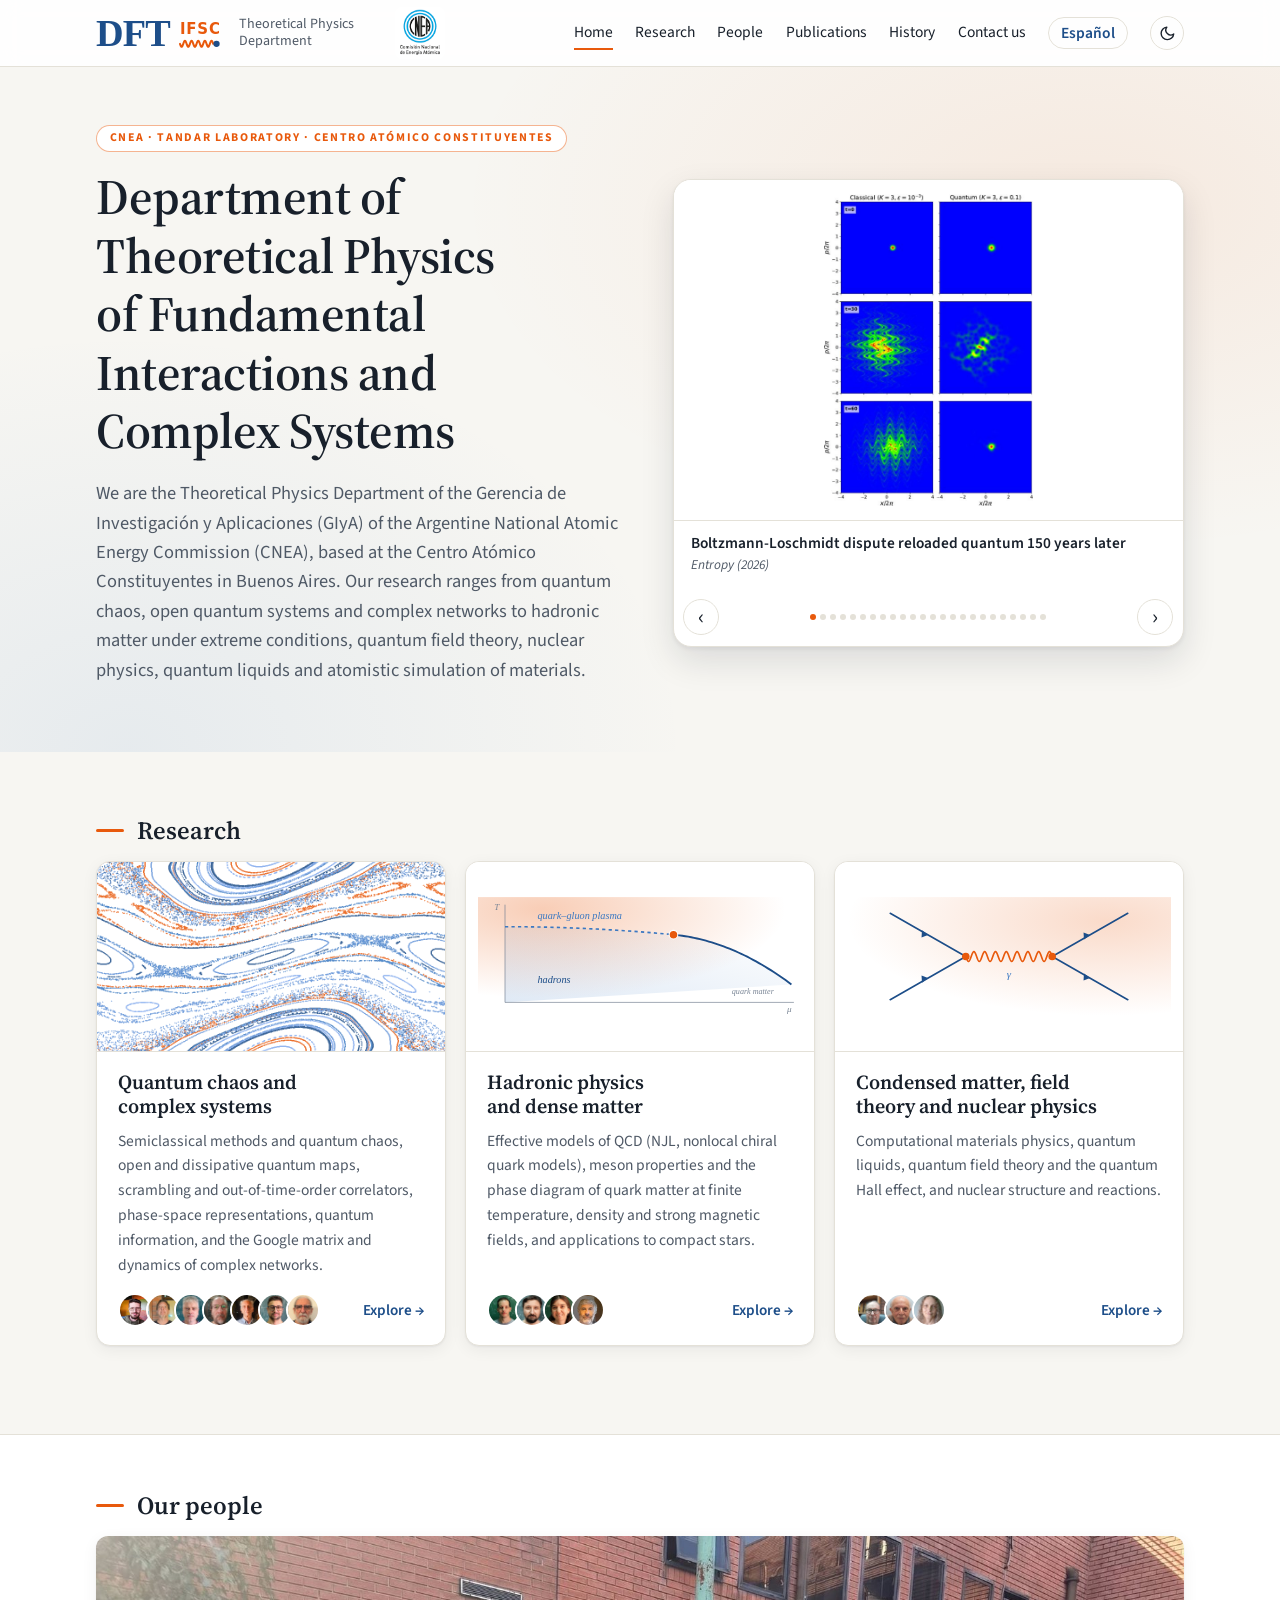
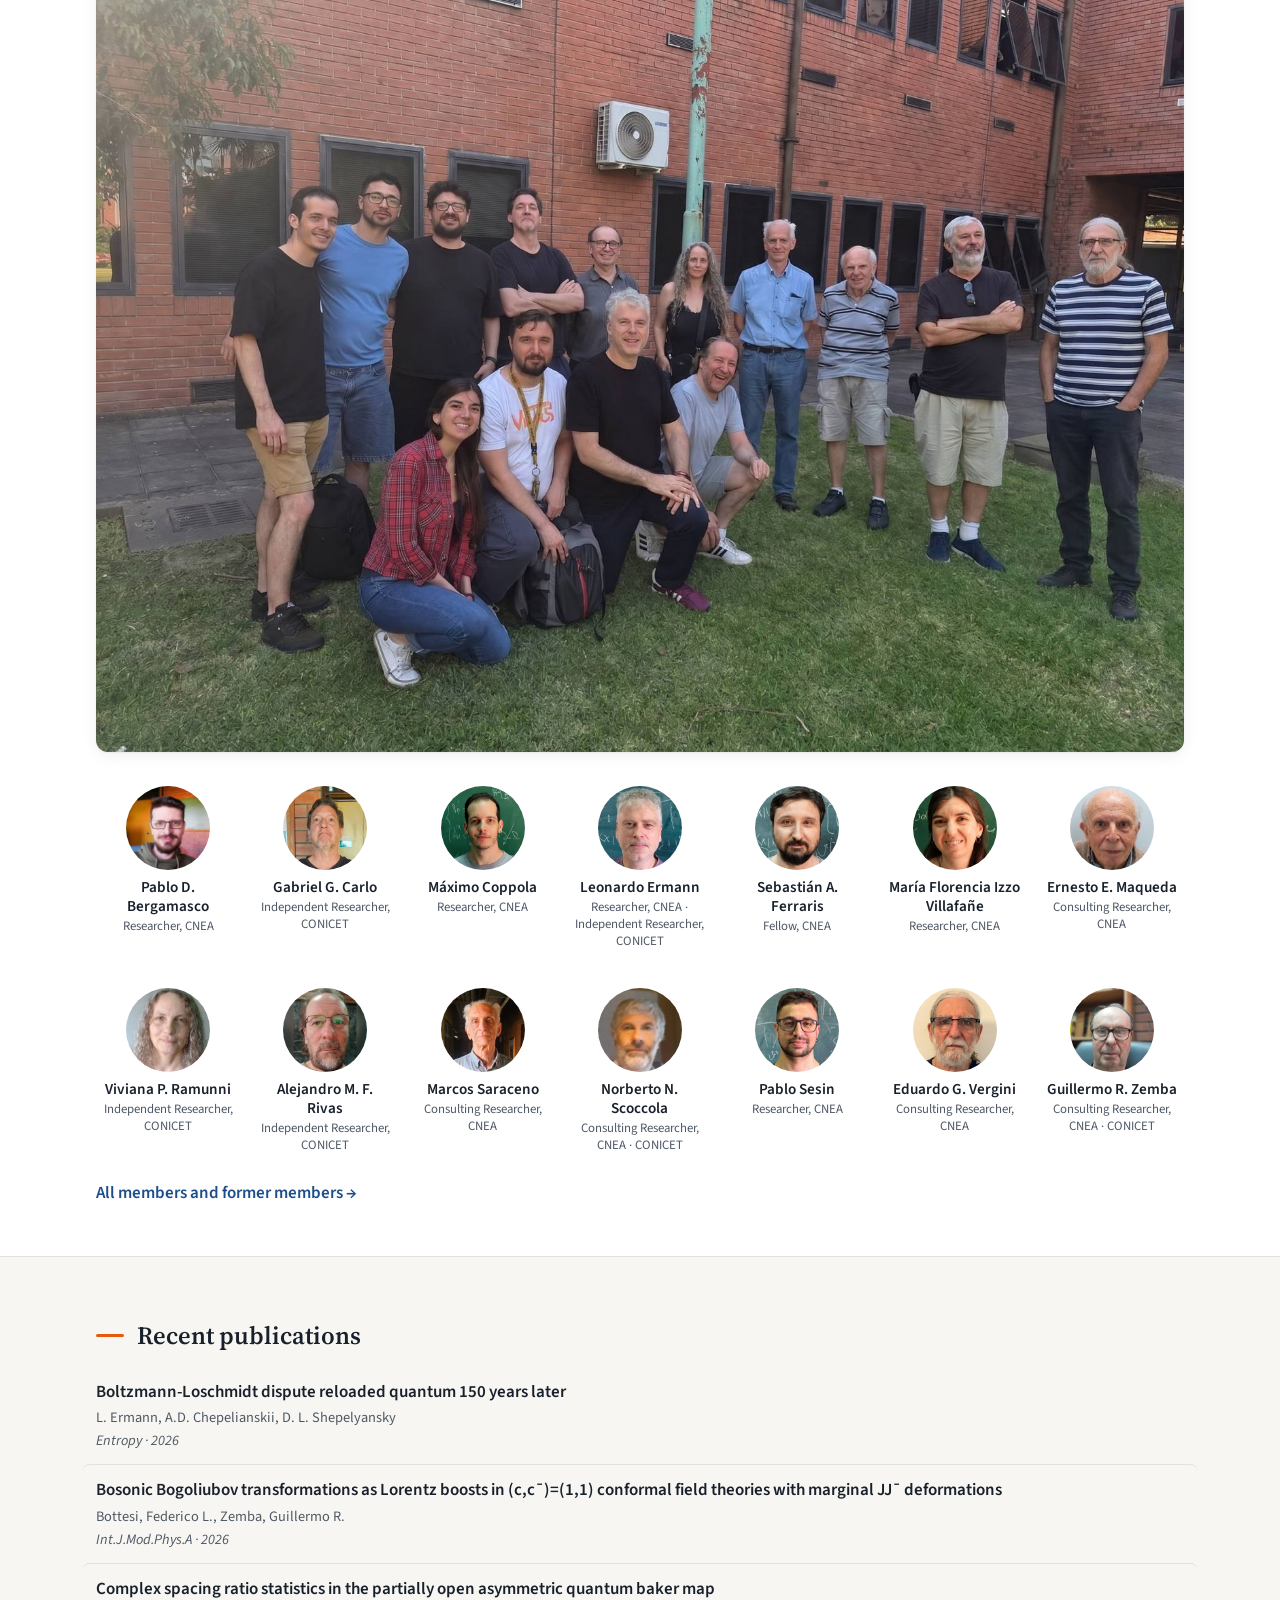
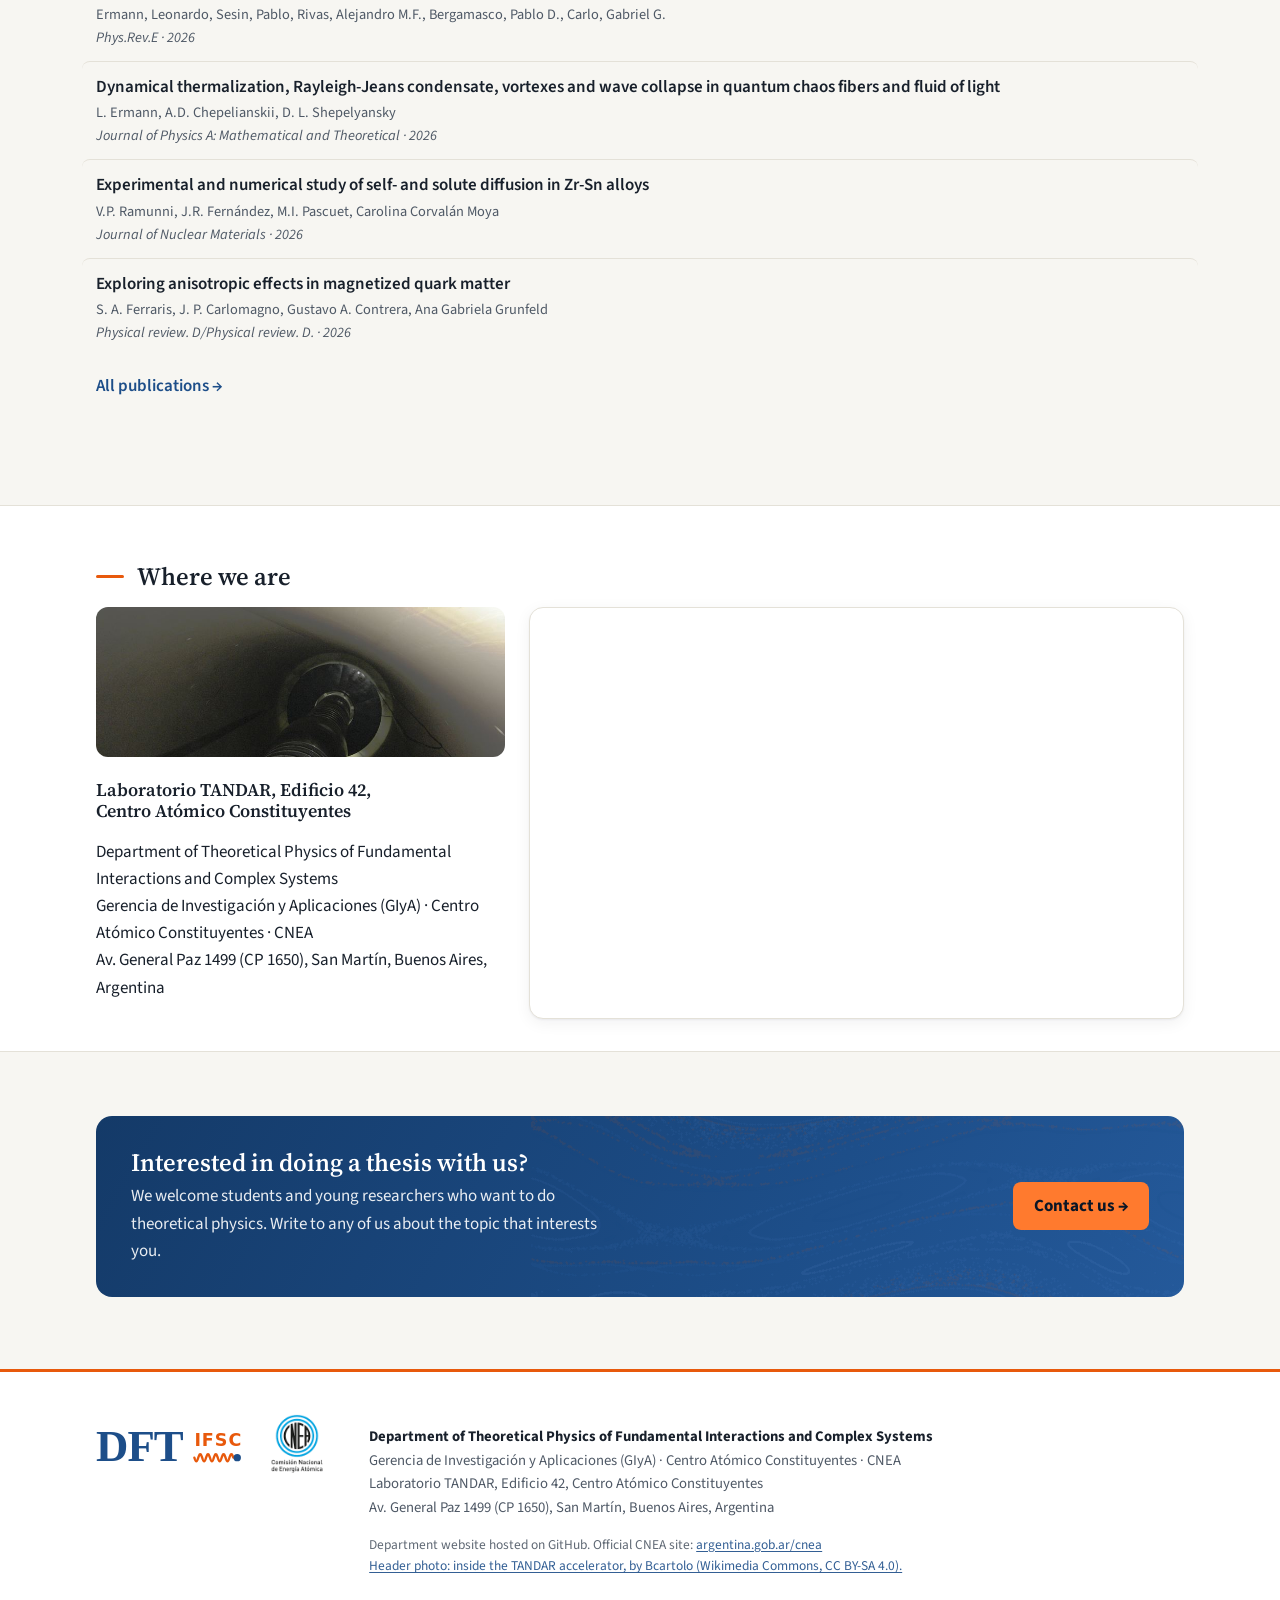
==== commit 2bacb4ef: "Update site" ====
--- a/index.html
+++ b/index.html
@@ -8,19 +8,19 @@
 <link rel="canonical" href="https://dftifsc-cnea.github.io/">
 <link rel="alternate" hreflang="en" href="https://dftifsc-cnea.github.io/"><link rel="alternate" hreflang="es" href="https://dftifsc-cnea.github.io/es/">
 <link rel="alternate" hreflang="x-default" href="https://dftifsc-cnea.github.io/">
-<link rel="icon" href="assets/favicon.svg?v=4562c2c3" type="image/svg+xml">
+<link rel="icon" href="assets/favicon.svg?v=f223485b" type="image/svg+xml">
 <link rel="preconnect" href="https://fonts.googleapis.com"><link rel="preconnect" href="https://fonts.gstatic.com" crossorigin>
 <link rel="stylesheet" href="https://fonts.googleapis.com/css2?family=Source+Sans+3:wght@400;600;700&family=Source+Serif+4:opsz,wght@8..60,500;8..60,600;8..60,700&display=swap">
 <meta name="color-scheme" content="light dark">
-<link rel="stylesheet" href="assets/style.css?v=4562c2c3">
+<link rel="stylesheet" href="assets/style.css?v=f223485b">
 <script>try{var t=localStorage.getItem('theme');if(t)document.documentElement.dataset.theme=t}catch(e){}</script>
 </head>
 <body class="pg-index">
 <header class="top"><div class="wrap">
-  <a class="brand" href="index.html"><img src="assets/logo.svg?v=4562c2c3" alt="DFTIFSC" width="150" height="48"><span class="bn">Theoretical Physics Department</span></a>
-  <a class="inst tcnea" href="https://www.argentina.gob.ar/cnea" target="_blank" rel="noopener" title="National Atomic Energy Commission (CNEA)"><img src="assets/cnea.png?v=4562c2c3" alt="CNEA" width="67" height="73"></a>
+  <a class="brand" href="index.html"><img src="assets/logo.svg?v=f223485b" alt="DFTIFSC" width="150" height="48"><span class="bn">Theoretical Physics Department</span></a>
+  <a class="inst tcnea" href="https://www.argentina.gob.ar/cnea" target="_blank" rel="noopener" title="National Atomic Energy Commission (CNEA)"><img src="assets/cnea.png?v=f223485b" alt="CNEA" width="67" height="73"></a>
   <button class="menu" aria-expanded="false" aria-controls="nav">Menu</button>
-  <nav id="nav"><a href="index.html" aria-current=page>Home</a><a href="research.html">Research</a><a href="people.html">People</a><a href="publications.html">Publications</a><a href="join.html">Contact us</a><a class="lang" href="es/index.html" hreflang="es">Español</a><button class="theme" type="button" title="Switch light / dark mode" aria-label="Switch light / dark mode"><svg class="moon" viewBox="0 0 24 24" fill="none" stroke="currentColor" stroke-width="2" stroke-linecap="round" stroke-linejoin="round"><path d="M21 12.8A9 9 0 1 1 11.2 3a7 7 0 0 0 9.8 9.8z"/></svg><svg class="sun" viewBox="0 0 24 24" fill="none" stroke="currentColor" stroke-width="2" stroke-linecap="round"><circle cx="12" cy="12" r="4"/><path d="M12 2v2M12 20v2M4.9 4.9l1.4 1.4M17.7 17.7l1.4 1.4M2 12h2M20 12h2M4.9 19.1l1.4-1.4M17.7 6.3l1.4-1.4"/></svg></button></nav>
+  <nav id="nav"><a href="index.html" aria-current=page>Home</a><a href="research.html">Research</a><a href="people.html">People</a><a href="publications.html">Publications</a><a href="history.html">History</a><a href="join.html">Contact us</a><a class="lang" href="es/index.html" hreflang="es">Español</a><button class="theme" type="button" title="Switch light / dark mode" aria-label="Switch light / dark mode"><svg class="moon" viewBox="0 0 24 24" fill="none" stroke="currentColor" stroke-width="2" stroke-linecap="round" stroke-linejoin="round"><path d="M21 12.8A9 9 0 1 1 11.2 3a7 7 0 0 0 9.8 9.8z"/></svg><svg class="sun" viewBox="0 0 24 24" fill="none" stroke="currentColor" stroke-width="2" stroke-linecap="round"><circle cx="12" cy="12" r="4"/><path d="M12 2v2M12 20v2M4.9 4.9l1.4 1.4M17.7 17.7l1.4 1.4M2 12h2M20 12h2M4.9 19.1l1.4-1.4M17.7 6.3l1.4-1.4"/></svg></button></nav>
 </div></header>
 <main>
 
@@ -31,7 +31,7 @@
   <div class="car" data-prev="Previous" data-next="Next"><a class="car-stage" target="_blank" rel="noopener"><img alt=""></a><div class="car-cap"><span class="car-t"></span><span class="car-c"></span></div><div class="car-nav"><button class="car-b" data-d="-1" aria-label="Previous">‹</button><span class="car-dots"></span><button class="car-b" data-d="1" aria-label="Next">›</button></div><script type="application/json" class="car-data">[{"img": "img/figs/2009.09606-f1.jpg", "t": "Cavity optomechanics with a laser-engineered optical trap", "u": "https://doi.org/10.1103/physrevb.103.l081301", "c": "Physical review. B./Physical review. B (2021)"}, {"img": "img/figs/2009.09606-f3.jpg", "t": "Cavity optomechanics with a laser-engineered optical trap", "u": "https://doi.org/10.1103/physrevb.103.l081301", "c": "Physical review. B./Physical review. B (2021)"}, {"img": "img/figs/2109.01911-f2.jpg", "t": "Light pseudoscalar meson masses under strong magnetic fields within the SU(3) Nambu–Jona-Lasinio model", "u": "https://doi.org/10.1103/physrevd.104.094040", "c": "Phys.Rev.D (2021)"}, {"img": "img/figs/2109.01911-f4.jpg", "t": "Light pseudoscalar meson masses under strong magnetic fields within the SU(3) Nambu–Jona-Lasinio model", "u": "https://doi.org/10.1103/physrevd.104.094040", "c": "Phys.Rev.D (2021)"}, {"img": "img/figs/2112.00458-f2.jpg", "t": "Asynchronous locking in metamaterials of fluids of light and sound", "u": "https://doi.org/10.1038/s41467-023-38788-9", "c": "Nature Communications (2023)"}, {"img": "img/figs/2112.00458-f1.jpg", "t": "Asynchronous locking in metamaterials of fluids of light and sound", "u": "https://doi.org/10.1038/s41467-023-38788-9", "c": "Nature Communications (2023)"}, {"img": "img/figs/2112.06648-f1.jpg", "t": "Impact of chaos on precursors of quantum criticality", "u": "https://doi.org/10.1103/physreve.104.l062202", "c": "Phys.Rev.E (2021)"}, {"img": "img/figs/2112.06648-f4.jpg", "t": "Impact of chaos on precursors of quantum criticality", "u": "https://doi.org/10.1103/physreve.104.l062202", "c": "Phys.Rev.E (2021)"}, {"img": "img/figs/2205.10107-f3.jpg", "t": "Optimal quantum reservoir computing for the noisy intermediate-scale quantum era", "u": "https://doi.org/10.1103/physreve.106.l043301", "c": "Physical review. E (2022)"}, {"img": "img/figs/2205.10107-f1.jpg", "t": "Optimal quantum reservoir computing for the noisy intermediate-scale quantum era", "u": "https://doi.org/10.1103/physreve.106.l043301", "c": "Physical review. E (2022)"}, {"img": "img/figs/2301.06814-f3.jpg", "t": "Taking advantage of noise in quantum reservoir computing", "u": "https://doi.org/10.1038/s41598-023-35461-5", "c": "Scientific Reports (2023)"}, {"img": "img/figs/2304.04894-f4.jpg", "t": "Majorization-based benchmark of the complexity of quantum processors", "u": "https://doi.org/10.1007/s11128-024-04457-z", "c": "Quantum Information Processing (2024)"}, {"img": "img/figs/2405.19537-f1.jpg", "t": "Optimal Complexity of Parameterized Quantum Circuits", "u": "https://doi.org/10.3390/e28010073", "c": "Entropy (2026)"}, {"img": "img/figs/2501.10247-f1.jpg", "t": "Optimal multicore quantum computing with few interconnects", "u": "https://doi.org/10.1063/5.0252348", "c": "APL Quantum (2025)"}, {"img": "img/figs/2501.10247-f3.jpg", "t": "Optimal multicore quantum computing with few interconnects", "u": "https://doi.org/10.1063/5.0252348", "c": "APL Quantum (2025)"}, {"img": "img/figs/2503.03680-f1.jpg", "t": "Spectral truncation of out-of-time-ordered correlators in dissipative systems", "u": "https://doi.org/10.1103/8cvg-7sbh", "c": "Phys.Rev.E (2025)"}, {"img": "img/figs/2607.07874-f2.jpg", "t": "Unveiling semiclassical structures in eigenstates of a quantum chaotic system using neural networks", "u": "https://doi.org/10.1103/9xdp-mwln", "c": "APS Open Science (2026)"}, {"img": "img/figs/2607.07874-f1.jpg", "t": "Unveiling semiclassical structures in eigenstates of a quantum chaotic system using neural networks", "u": "https://doi.org/10.1103/9xdp-mwln", "c": "APS Open Science (2026)"}, {"img": "img/figs/2212.08269-f1.jpg", "t": "Giant optomechanical coupling and dephasing protection with cavity exciton-polaritons", "u": "https://doi.org/10.1103/physrevresearch.5.l042035", "c": "Physical Review Research (2023)"}, {"img": "img/figs/2212.08269-f2.jpg", "t": "Giant optomechanical coupling and dephasing protection with cavity exciton-polaritons", "u": "https://doi.org/10.1103/physrevresearch.5.l042035", "c": "Physical Review Research (2023)"}, {"img": "img/figs/2211.06353-f1.jpg", "t": "Quantum Lyapunov exponent in dissipative systems", "u": "https://doi.org/10.1103/physreve.108.024208", "c": "Phys.Rev.E (2023)"}, {"img": "img/figs/2107.02022-f8.jpg", "t": "Isospin asymmetric matter in a nonlocal chiral quark model", "u": "https://doi.org/10.1103/physrevd.104.074018", "c": "Phys.Rev.D (2021)"}, {"img": "img/figs/2205.15928-f1.jpg", "t": "Neutral pseudoscalar and vector meson masses under strong magnetic fields in an extended NJL model: Mixing effects", "u": "https://doi.org/10.1103/physrevd.106.074002", "c": "Phys.Rev.D (2022)"}, {"img": "img/figs/2305.15540-f6.jpg", "t": "T − μ quark matter phase transitions and critical endpoint in nonlocal PNJL models under a strong magnetic field", "u": "https://doi.org/10.1103/physrevd.108.056029", "c": "Physical review. D/Physical review. D. (2023)"}, {"img": "img/figs/2305.15540-f7.jpg", "t": "T − μ quark matter phase transitions and critical endpoint in nonlocal PNJL models under a strong magnetic field", "u": "https://doi.org/10.1103/physrevd.108.056029", "c": "Physical review. D/Physical review. D. (2023)"}, {"img": "img/figs/2402.13842-f5.jpg", "t": "Cold isospin asymmetric baryonic rich matter in nonlocal NJL-like models", "u": "https://doi.org/10.1103/physrevd.109.094041", "c": "Phys.Rev.D (2024)"}, {"img": "img/figs/2402.13842-f7.jpg", "t": "Cold isospin asymmetric baryonic rich matter in nonlocal NJL-like models", "u": "https://doi.org/10.1103/physrevd.109.094041", "c": "Phys.Rev.D (2024)"}, {"img": "img/figs/2410.05568-f1.jpg", "t": "Thermomagnetic effects on light pseudoscalar meson masses within the SU(3) Nambu–Jona-Lasinio model", "u": "https://doi.org/10.1103/physrevd.110.114036", "c": "Phys.Rev.D (2024)"}, {"img": "img/figs/2501.02782-f5.jpg", "t": "Topological susceptibility and axion properties in the presence of a strong magnetic field within the three-flavor NJL model", "u": "https://doi.org/10.1103/physrevd.111.074001", "c": "Phys.Rev.D (2025)"}, {"img": "img/figs/2511.05701-f6.jpg", "t": "Exploring anisotropic effects in magnetized quark matter", "u": "https://doi.org/10.1103/xndd-9lln", "c": "Physical review. D/Physical review. D. (2026)"}, {"img": "img/figs/2409.06400-f1.jpg", "t": "The resistivity of rare earth impurities diluted in Lanthanum, Part I", "u": "https://doi.org/10.1016/j.physb.2024.416760", "c": "Physica B Condensed Matter (2024)"}, {"img": "img/figs/2409.06400-f4.jpg", "t": "The resistivity of rare earth impurities diluted in Lanthanum, Part I", "u": "https://doi.org/10.1016/j.physb.2024.416760", "c": "Physica B Condensed Matter (2024)"}, {"img": "img/figs/2409.06400-f6.jpg", "t": "The resistivity of rare earth impurities diluted in Lanthanum, Part I", "u": "https://doi.org/10.1016/j.physb.2024.416760", "c": "Physica B Condensed Matter (2024)"}, {"img": "img/figs/2107.02022-f1.jpg", "t": "Isospin asymmetric matter in a nonlocal chiral quark model", "u": "https://doi.org/10.1103/physrevd.104.074018", "c": "Phys.Rev.D (2021)"}, {"img": "img/figs/ermann-fig56.jpg", "t": "Dynamical thermalization, Rayleigh-Jeans condensate, vortexes and wave collapse in quantum chaos fibers and fluid of light", "u": "https://doi.org/10.1088/1751-8121/ae3ebe", "c": "Journal of Physics A: Mathematical and Theoretical (2026)"}, {"img": "img/figs/ermann-fig57.jpg", "t": "Boltzmann-Loschmidt dispute reloaded quantum 150 years later", "u": "https://doi.org/10.3390/e28060594", "c": "Entropy (2026)"}, {"img": "img/figs/ermann-fig58.jpg", "t": "Structural and functional robustness in public transportation networks of Latin American cities", "u": "https://doi.org/10.1007/s44327-026-00321-0", "c": "Discover Cities (2026)"}, {"img": "img/figs/ermann-fig59.jpg", "t": "Thermodynamic description of wealth inequality in the world", "u": "https://doi.org/10.3390/complexities2030020", "c": "Complexities (2026)"}, {"img": "img/figs/ermann-fig60.jpg", "t": "Complex spacing ratio statistics in the partially open asymmetric quantum baker map", "u": "https://doi.org/10.1103/q5fx-y7zr", "c": "Physical Review E (2026)"}, {"img": "img/figs/ermann-fig53.jpg", "t": "Exploring quantum localization with machine learning", "u": "https://doi.org/10.1016/j.physa.2024.130310", "c": "Physica A: Statistical Mechanics and its Applications (2025)"}, {"img": "img/figs/ermann-fig54.jpg", "t": "Ideal Gas Law for a Quantum Particle", "u": "https://doi.org/10.1103/nwwy-qwwp", "c": "Physical Review E (2025)"}, {"img": "img/figs/ermann-fig55.jpg", "t": "Opinion Formation in Wikipedia Ising Networks", "u": "https://doi.org/10.3390/info16090782", "c": "Information (2025)"}]</script></div>
 </div></section>
 <section class="wrap sec"><h2 class="h">Research</h2><div class="grid three"><a class="gcard big" href="research.html#chaos"><span class="art" style="background-image:url(assets/art-chaos.png)"></span><span class="gbody"><h3>Quantum chaos and complex systems</h3><p>Semiclassical methods and quantum chaos, open and dissipative quantum maps, scrambling and out-of-time-order correlators, phase-space representations, quantum information, and the Google matrix and dynamics of complex networks.</p><span class="gfoot"><span class="avs"><img class="av sm" src="img/people/bergamasco.jpg" alt="" loading="lazy"><img class="av sm" src="img/people/carlo.jpg" alt="" loading="lazy"><img class="av sm" src="img/people/ermann.jpg" alt="" loading="lazy"><img class="av sm" src="img/people/rivas.jpg" alt="" loading="lazy"><img class="av sm" src="img/people/saraceno.jpg" alt="" loading="lazy"><img class="av sm" src="img/people/sesin.jpg" alt="" loading="lazy"><img class="av sm" src="img/people/vergini.jpg" alt="" loading="lazy"></span><span class="go">Explore →</span></span></span></a><a class="gcard big" href="research.html#hadrons"><span class="art" style="background-image:url(assets/art-hadrons.svg)"></span><span class="gbody"><h3>Hadronic physics and dense matter</h3><p>Effective models of QCD (NJL, nonlocal chiral quark models), meson properties and the phase diagram of quark matter at finite temperature, density and strong magnetic fields, and applications to compact stars.</p><span class="gfoot"><span class="avs"><img class="av sm" src="img/people/coppola.jpg" alt="" loading="lazy"><img class="av sm" src="img/people/ferraris.jpg" alt="" loading="lazy"><img class="av sm" src="img/people/izzo-villafane.jpg" alt="" loading="lazy"><img class="av sm" src="img/people/scoccola.jpg" alt="" loading="lazy"></span><span class="go">Explore →</span></span></span></a><a class="gcard big" href="research.html#independent"><span class="art" style="background-image:url(assets/art-indep.svg)"></span><span class="gbody"><h3>Condensed matter, field theory and nuclear physics</h3><p>Computational materials physics, quantum liquids, quantum field theory and the quantum Hall effect, and nuclear structure and reactions.</p><span class="gfoot"><span class="avs"><img class="av sm" src="img/people/zemba.jpg" alt="" loading="lazy"><img class="av sm" src="img/people/maqueda.jpg" alt="" loading="lazy"><img class="av sm" src="img/people/ramunni.jpg" alt="" loading="lazy"></span><span class="go">Explore →</span></span></span></a></div></section>
-<section class="band"><div class="wrap sec"><h2 class="h">Our people</h2><div class="minis"><a class="mini" href="people.html#bergamasco"><img class="av" src="img/people/bergamasco.jpg" alt="" loading="lazy"><span class="mn">Pablo D. Bergamasco</span><span class="mr">Researcher, CNEA</span></a><a class="mini" href="people.html#carlo"><img class="av" src="img/people/carlo.jpg" alt="" loading="lazy"><span class="mn">Gabriel G. Carlo</span><span class="mr">Independent Researcher, CONICET</span></a><a class="mini" href="people.html#coppola"><img class="av" src="img/people/coppola.jpg" alt="" loading="lazy"><span class="mn">Máximo Coppola</span><span class="mr">Researcher, CNEA</span></a><a class="mini" href="people.html#ermann"><img class="av" src="img/people/ermann.jpg" alt="" loading="lazy"><span class="mn">Leonardo Ermann</span><span class="mr">Researcher, CNEA · Independent Researcher, CONICET</span></a><a class="mini" href="people.html#ferraris"><img class="av" src="img/people/ferraris.jpg" alt="" loading="lazy"><span class="mn">Sebastián A. Ferraris</span><span class="mr">Fellow, CNEA</span></a><a class="mini" href="people.html#izzo-villafane"><img class="av" src="img/people/izzo-villafane.jpg" alt="" loading="lazy"><span class="mn">María Florencia Izzo Villafañe</span><span class="mr">Researcher, CNEA</span></a><a class="mini" href="people.html#maqueda"><img class="av" src="img/people/maqueda.jpg" alt="" loading="lazy"><span class="mn">Ernesto E. Maqueda</span><span class="mr">Consulting Researcher, CNEA</span></a><a class="mini" href="people.html#ramunni"><img class="av" src="img/people/ramunni.jpg" alt="" loading="lazy"><span class="mn">Viviana P. Ramunni</span><span class="mr">Independent Researcher, CONICET</span></a><a class="mini" href="people.html#rivas"><img class="av" src="img/people/rivas.jpg" alt="" loading="lazy"><span class="mn">Alejandro M. F. Rivas</span><span class="mr">Independent Researcher, CONICET</span></a><a class="mini" href="people.html#saraceno"><img class="av" src="img/people/saraceno.jpg" alt="" loading="lazy"><span class="mn">Marcos Saraceno</span><span class="mr">Consulting Researcher, CNEA</span></a><a class="mini" href="people.html#scoccola"><img class="av" src="img/people/scoccola.jpg" alt="" loading="lazy"><span class="mn">Norberto N. Scoccola</span><span class="mr">Consulting Researcher, CNEA · CONICET</span></a><a class="mini" href="people.html#sesin"><img class="av" src="img/people/sesin.jpg" alt="" loading="lazy"><span class="mn">Pablo Sesin</span><span class="mr">Researcher, CNEA</span></a><a class="mini" href="people.html#vergini"><img class="av" src="img/people/vergini.jpg" alt="" loading="lazy"><span class="mn">Eduardo G. Vergini</span><span class="mr">Consulting Researcher, CNEA</span></a><a class="mini" href="people.html#zemba"><img class="av" src="img/people/zemba.jpg" alt="" loading="lazy"><span class="mn">Guillermo R. Zemba</span><span class="mr">Consulting Researcher, CNEA · CONICET</span></a></div>
+<section class="band"><div class="wrap sec"><h2 class="h">Our people</h2><figure class="gphoto"><img src="img/people/grupo-2026.jpg" alt="Our people" width="1600" height="1200" loading="lazy"><a class="gtag" href="people.html#coppola" style="left:16.50%;top:29.33%;width:6.50%;height:10.00%"><span>Máximo Coppola</span></a><a class="gtag" href="people.html#sesin" style="left:23.00%;top:27.67%;width:6.50%;height:10.00%"><span>Pablo Sesin</span></a><a class="gtag" href="people.html#bergamasco" style="left:29.15%;top:31.00%;width:6.50%;height:10.00%"><span>Pablo D. Bergamasco</span></a><a class="gtag" href="people.html#carlo" style="left:36.25%;top:29.33%;width:6.50%;height:10.00%"><span>Gabriel G. Carlo</span></a><a class="gtag" href="people.html#zemba" style="left:43.25%;top:33.00%;width:6.50%;height:10.00%"><span>Guillermo R. Zemba</span></a><a class="gtag" href="people.html#ramunni" style="left:51.25%;top:36.33%;width:6.50%;height:10.00%"><span>Viviana P. Ramunni</span></a><a class="gtag" href="people.html#saraceno" style="left:59.75%;top:33.67%;width:6.50%;height:10.00%"><span>Marcos Saraceno</span></a><a class="gtag" href="people.html#maqueda" style="left:66.75%;top:35.33%;width:6.50%;height:10.00%"><span>Ernesto E. Maqueda</span></a><a class="gtag" href="people.html#scoccola" style="left:76.75%;top:32.67%;width:6.50%;height:10.00%"><span>Norberto N. Scoccola</span></a><a class="gtag" href="people.html#vergini" style="left:89.25%;top:33.67%;width:6.50%;height:10.00%"><span>Eduardo G. Vergini</span></a><a class="gtag" href="people.html#izzo-villafane" style="left:29.75%;top:53.00%;width:6.50%;height:10.00%"><span>María Florencia Izzo Villafañe</span></a><a class="gtag" href="people.html#ferraris" style="left:37.25%;top:45.00%;width:6.50%;height:10.00%"><span>Sebastián A. Ferraris</span></a><a class="gtag" href="people.html#ermann" style="left:45.25%;top:43.33%;width:6.50%;height:10.00%"><span>Leonardo Ermann</span></a><a class="gtag" href="people.html#rivas" style="left:54.00%;top:49.00%;width:6.50%;height:10.00%"><span>Alejandro M. F. Rivas</span></a></figure><div class="minis"><a class="mini" href="people.html#bergamasco"><img class="av" src="img/people/bergamasco.jpg" alt="" loading="lazy"><span class="mn">Pablo D. Bergamasco</span><span class="mr">Researcher, CNEA</span></a><a class="mini" href="people.html#carlo"><img class="av" src="img/people/carlo.jpg" alt="" loading="lazy"><span class="mn">Gabriel G. Carlo</span><span class="mr">Independent Researcher, CONICET</span></a><a class="mini" href="people.html#coppola"><img class="av" src="img/people/coppola.jpg" alt="" loading="lazy"><span class="mn">Máximo Coppola</span><span class="mr">Researcher, CNEA</span></a><a class="mini" href="people.html#ermann"><img class="av" src="img/people/ermann.jpg" alt="" loading="lazy"><span class="mn">Leonardo Ermann</span><span class="mr">Researcher, CNEA · Independent Researcher, CONICET</span></a><a class="mini" href="people.html#ferraris"><img class="av" src="img/people/ferraris.jpg" alt="" loading="lazy"><span class="mn">Sebastián A. Ferraris</span><span class="mr">Fellow, CNEA</span></a><a class="mini" href="people.html#izzo-villafane"><img class="av" src="img/people/izzo-villafane.jpg" alt="" loading="lazy"><span class="mn">María Florencia Izzo Villafañe</span><span class="mr">Researcher, CNEA</span></a><a class="mini" href="people.html#maqueda"><img class="av" src="img/people/maqueda.jpg" alt="" loading="lazy"><span class="mn">Ernesto E. Maqueda</span><span class="mr">Consulting Researcher, CNEA</span></a><a class="mini" href="people.html#ramunni"><img class="av" src="img/people/ramunni.jpg" alt="" loading="lazy"><span class="mn">Viviana P. Ramunni</span><span class="mr">Independent Researcher, CONICET</span></a><a class="mini" href="people.html#rivas"><img class="av" src="img/people/rivas.jpg" alt="" loading="lazy"><span class="mn">Alejandro M. F. Rivas</span><span class="mr">Independent Researcher, CONICET</span></a><a class="mini" href="people.html#saraceno"><img class="av" src="img/people/saraceno.jpg" alt="" loading="lazy"><span class="mn">Marcos Saraceno</span><span class="mr">Consulting Researcher, CNEA</span></a><a class="mini" href="people.html#scoccola"><img class="av" src="img/people/scoccola.jpg" alt="" loading="lazy"><span class="mn">Norberto N. Scoccola</span><span class="mr">Consulting Researcher, CNEA · CONICET</span></a><a class="mini" href="people.html#sesin"><img class="av" src="img/people/sesin.jpg" alt="" loading="lazy"><span class="mn">Pablo Sesin</span><span class="mr">Researcher, CNEA</span></a><a class="mini" href="people.html#vergini"><img class="av" src="img/people/vergini.jpg" alt="" loading="lazy"><span class="mn">Eduardo G. Vergini</span><span class="mr">Consulting Researcher, CNEA</span></a><a class="mini" href="people.html#zemba"><img class="av" src="img/people/zemba.jpg" alt="" loading="lazy"><span class="mn">Guillermo R. Zemba</span><span class="mr">Consulting Researcher, CNEA · CONICET</span></a></div>
   <p><a class="more" href="people.html">All members and former members →</a></p></div></section>
 <section class="wrap sec"><h2 class="h">Recent publications</h2><ol class="pubs"><li data-m="ermann" data-g="chaos chaos-q" data-k="article"><span class="pt"><a href="https://doi.org/10.3390/e28060594" target="_blank" rel="noopener">Boltzmann-Loschmidt dispute reloaded quantum 150 years later</a></span><span class="pa">L. Ermann, A.D. Chepelianskii, D. L. Shepelyansky</span><span class="pj">Entropy · 2026</span></li><li data-m="zemba" data-g="qft" data-k="article"><span class="pt"><a href="https://doi.org/10.1142/s0217751x26500314" target="_blank" rel="noopener">Bosonic Bogoliubov transformations as Lorentz boosts in (c,c¯)=(1,1) conformal field theories with marginal JJ¯ deformations</a></span><span class="pa">Bottesi, Federico L., Zemba, Guillermo R.</span><span class="pj">Int.J.Mod.Phys.A · 2026</span></li><li data-m="bergamasco carlo ermann rivas sesin" data-g="chaos chaos-q" data-k="article"><span class="pt"><a href="https://doi.org/10.1103/q5fx-y7zr" target="_blank" rel="noopener">Complex spacing ratio statistics in the partially open asymmetric quantum baker map</a></span><span class="pa">Ermann, Leonardo, Sesin, Pablo, Rivas, Alejandro M.F., Bergamasco, Pablo D., Carlo, Gabriel G.</span><span class="pj">Phys.Rev.E · 2026</span></li><li data-m="ermann" data-g="chaos chaos-q" data-k="article"><span class="pt"><a href="https://doi.org/10.1088/1751-8121/ae3ebe" target="_blank" rel="noopener">Dynamical thermalization, Rayleigh-Jeans condensate, vortexes and wave collapse in quantum chaos fibers and fluid of light</a></span><span class="pa">L. Ermann, A.D. Chepelianskii, D. L. Shepelyansky</span><span class="pj">Journal of Physics A: Mathematical and Theoretical · 2026</span></li><li data-m="ramunni" data-g="materials" data-k="article"><span class="pt"><a href="https://doi.org/10.1016/j.jnucmat.2026.156732" target="_blank" rel="noopener">Experimental and numerical study of self- and solute diffusion in Zr-Sn alloys</a></span><span class="pa">V.P. Ramunni, J.R. Fernández, M.I. Pascuet, Carolina Corvalán Moya</span><span class="pj">Journal of Nuclear Materials · 2026</span></li><li data-m="ferraris grunfeld" data-g="hadrons" data-k="article"><span class="pt"><a href="https://doi.org/10.1103/xndd-9lln" target="_blank" rel="noopener">Exploring anisotropic effects in magnetized quark matter</a></span><span class="pa">S. A. Ferraris, J. P. Carlomagno, Gustavo A. Contrera, Ana Gabriela Grunfeld</span><span class="pj">Physical review. D/Physical review. D. · 2026</span></li></ol>
   <p><a class="more" href="publications.html">All publications →</a></p></section>
@@ -41,12 +41,12 @@
 
 </main>
 <footer><div class="wrap fgrid">
-  <div class="flogos"><img src="assets/logo.svg?v=4562c2c3" alt="DFTIFSC" width="150" height="48"><a class="inst" href="https://www.argentina.gob.ar/cnea" target="_blank" rel="noopener"><img src="assets/cnea.png?v=4562c2c3" alt="CNEA" width="67" height="73"></a></div>
+  <div class="flogos"><img src="assets/logo.svg?v=f223485b" alt="DFTIFSC" width="150" height="48"><a class="inst" href="https://www.argentina.gob.ar/cnea" target="_blank" rel="noopener"><img src="assets/cnea.png?v=f223485b" alt="CNEA" width="67" height="73"></a></div>
   <div><p><strong>Department of Theoretical Physics of Fundamental Interactions and Complex Systems</strong><br>Gerencia de Investigación y Aplicaciones (GIyA) · Centro Atómico Constituyentes · CNEA<br>Laboratorio TANDAR, Edificio 42, Centro Atómico Constituyentes<br>Av. General Paz 1499 (CP 1650), San Martín, Buenos Aires, Argentina</p>
   <p class="small">Department website hosted on GitHub. Official CNEA site: <a href="https://www.argentina.gob.ar/cnea" target="_blank" rel="noopener">argentina.gob.ar/cnea</a><br>
   <a href="https://commons.wikimedia.org/wiki/File:Tandar.jpg" target="_blank" rel="noopener">Header photo: inside the TANDAR accelerator, by Bcartolo (Wikimedia Commons, CC BY-SA 4.0).</a></p></div>
 </div></footer>
-<script src="assets/site.js?v=4562c2c3" defer></script>
+<script src="assets/site.js?v=f223485b" defer></script>
 <script>window.goatcounter = {path: function(p) { return location.host + p }}</script>
 <script data-goatcounter="https://leoermann.goatcounter.com/count" async src="https://gc.zgo.at/count.js"></script>
 </body>
--- a/assets/style.css
+++ b/assets/style.css
@@ -299,3 +299,13 @@
 .people.compact h3{font-size:.98rem}
 .people.compact p{font-size:.82rem;margin:.15rem 0}
 .people.compact .lk{font-size:.8rem}
+
+/* foto grupal con nombres */
+.gphoto{position:relative;margin:0 0 1.5rem;border-radius:12px;overflow:hidden;box-shadow:var(--shadow)}
+.gphoto img{display:block;width:100%;height:auto}
+.gtag{position:absolute;border-radius:50%;outline:none}
+.gtag span{position:absolute;left:50%;top:100%;transform:translate(-50%,4px);white-space:nowrap;background:var(--night);color:var(--on-night);
+  font-size:.85rem;font-weight:600;padding:.2rem .55rem;border-radius:6px;opacity:0;pointer-events:none;transition:opacity .15s;z-index:2}
+.gtag:hover span,.gtag:focus span{opacity:1}
+.gtag:hover,.gtag:focus{box-shadow:0 0 0 3px rgba(255,255,255,.85)}
+@media (hover:none){.gtag span{font-size:.75rem}}
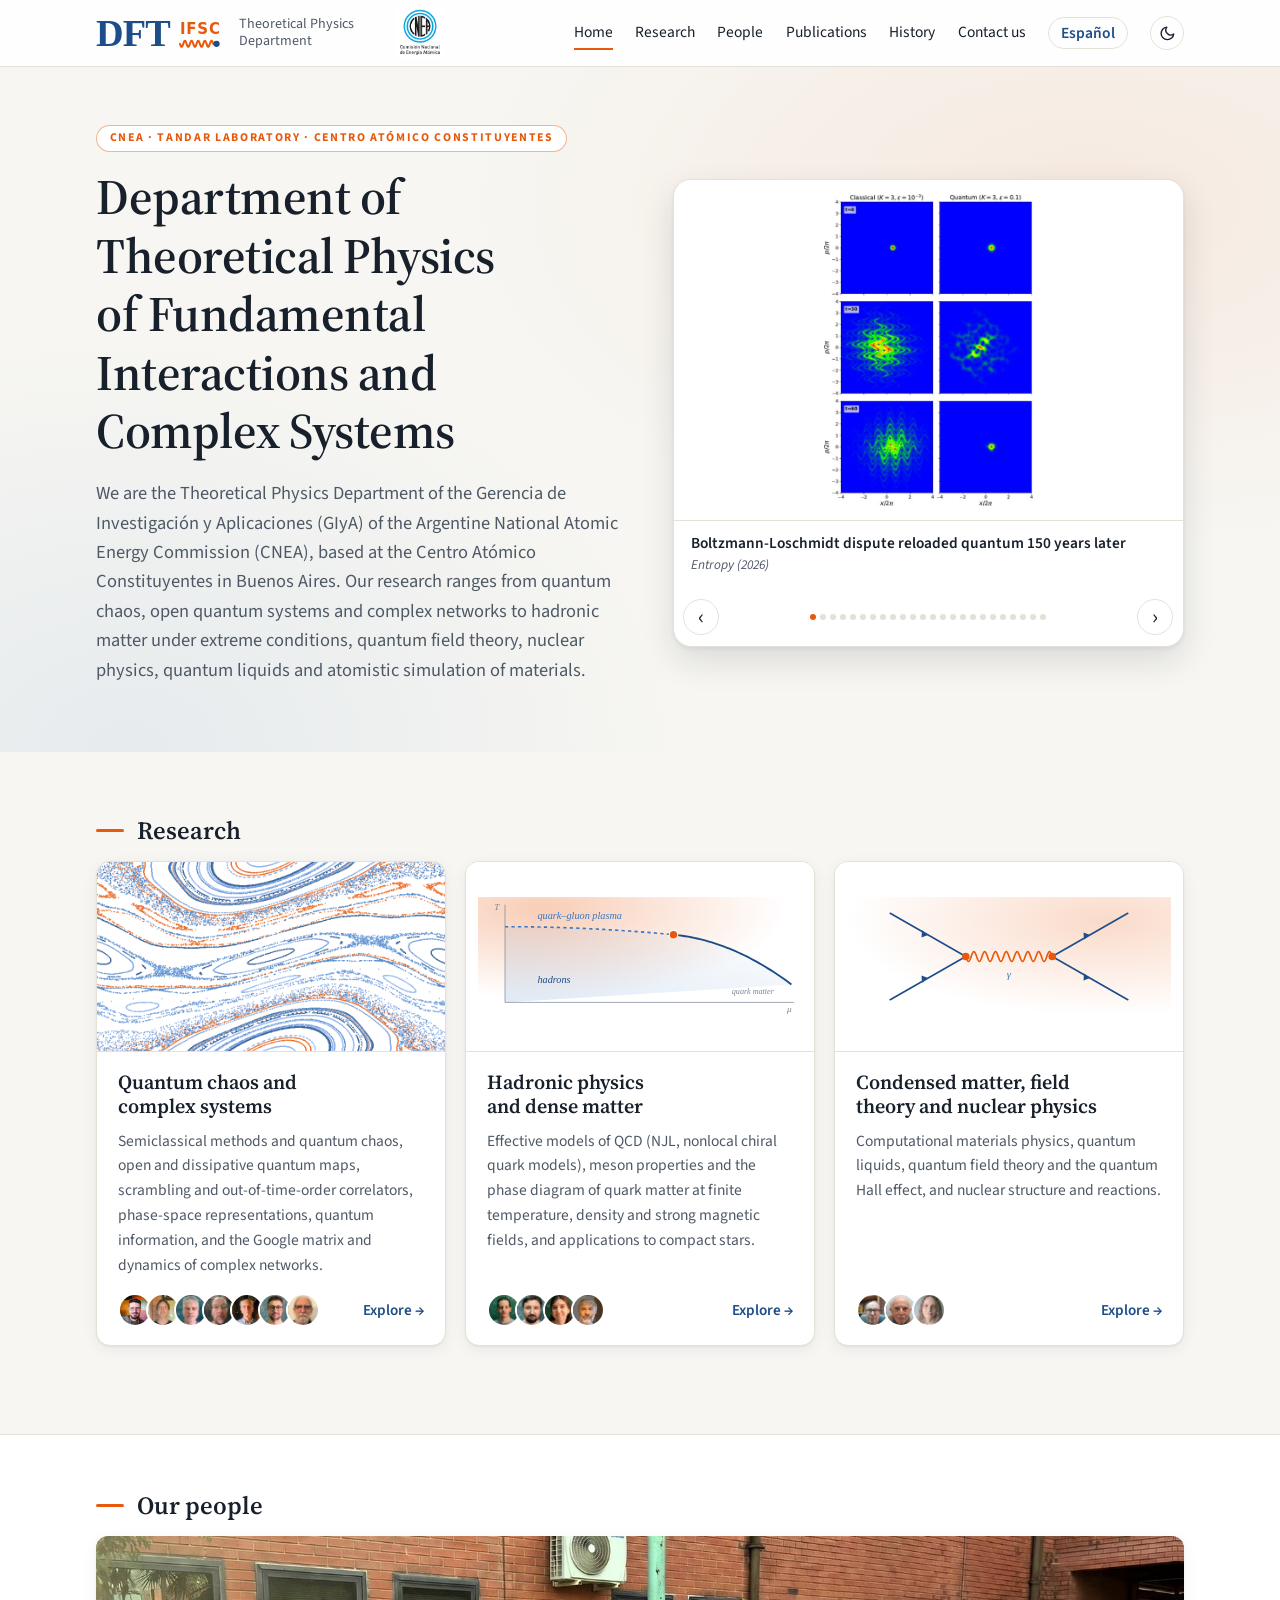
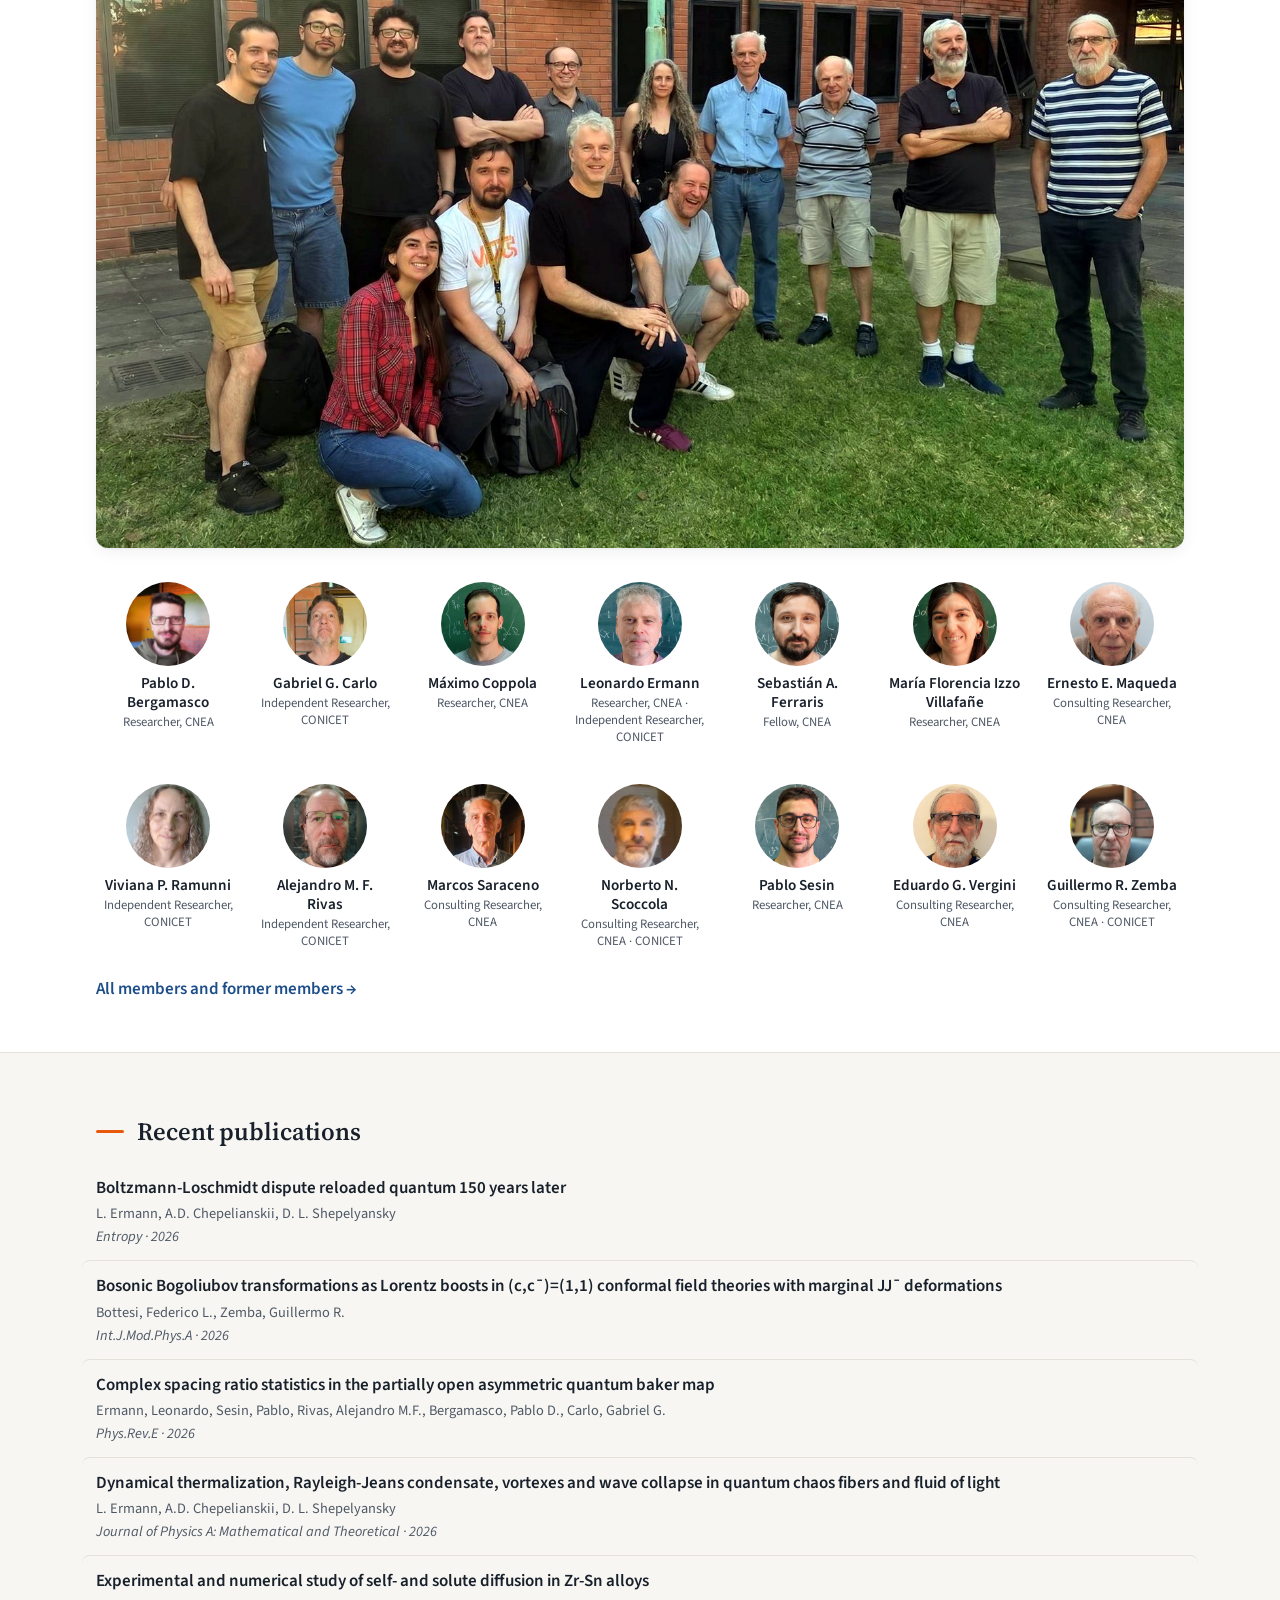
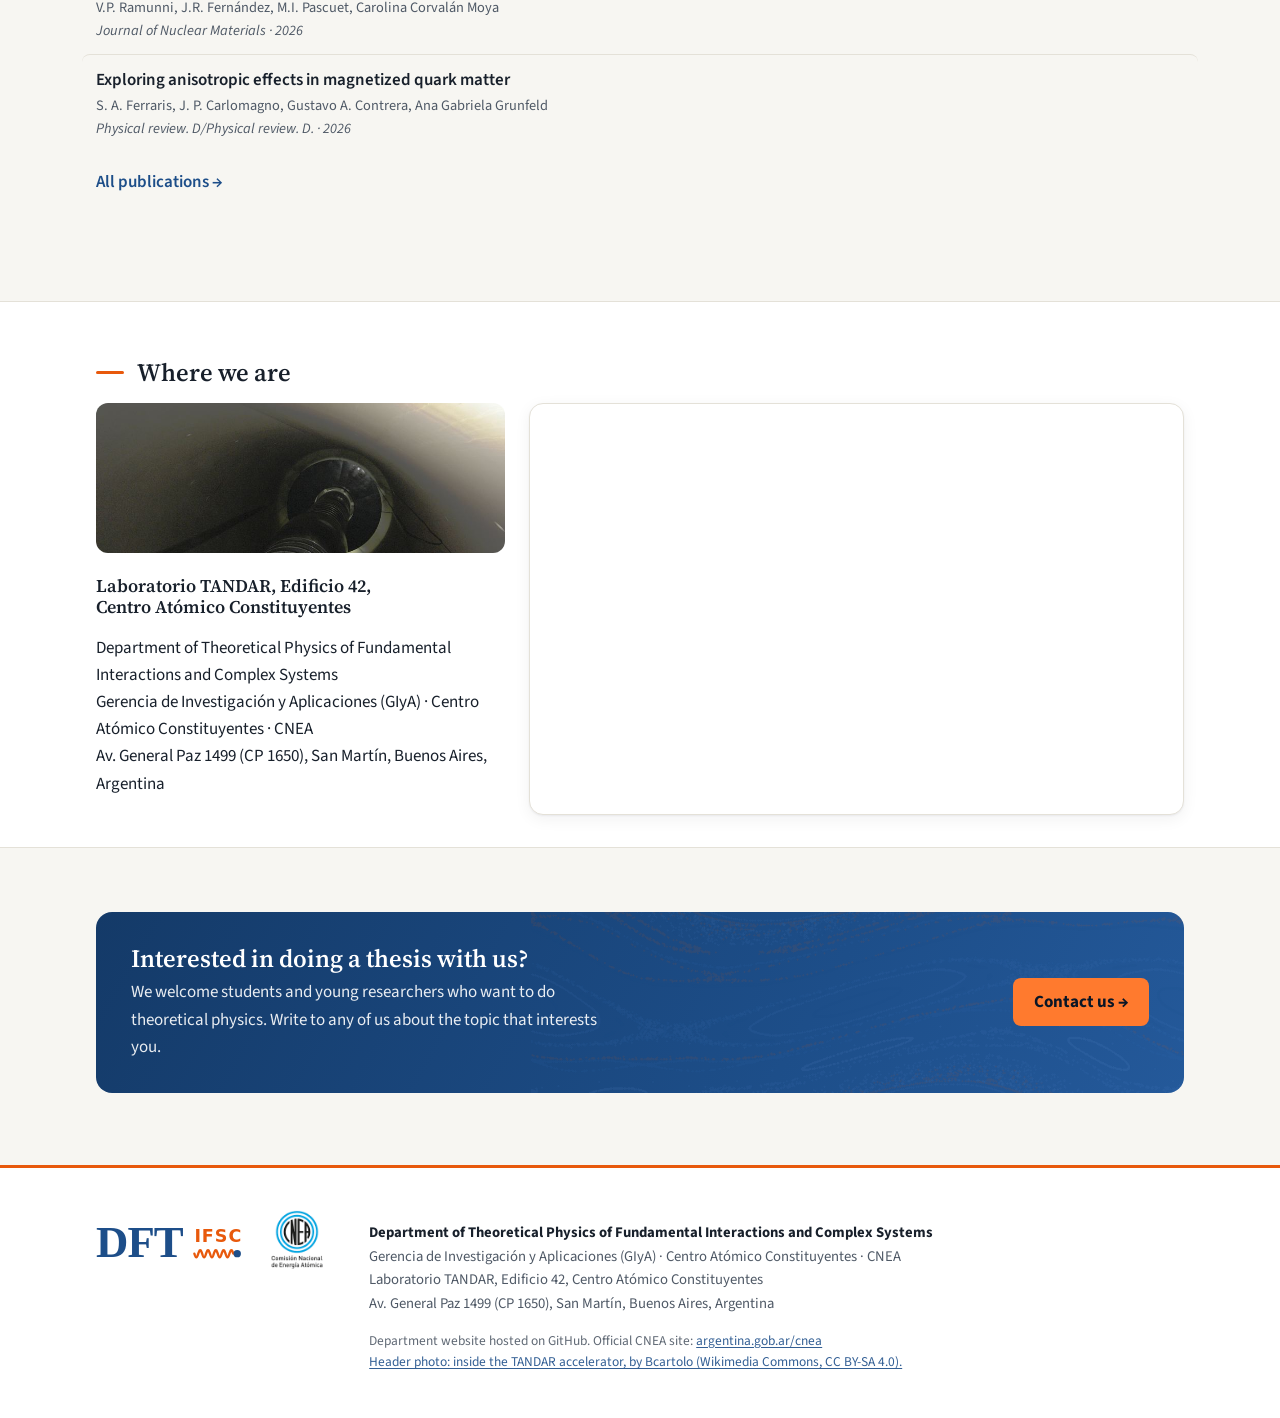
==== commit 80af95aa: "Update site" ====
--- a/index.html
+++ b/index.html
@@ -31,7 +31,7 @@
   <div class="car" data-prev="Previous" data-next="Next"><a class="car-stage" target="_blank" rel="noopener"><img alt=""></a><div class="car-cap"><span class="car-t"></span><span class="car-c"></span></div><div class="car-nav"><button class="car-b" data-d="-1" aria-label="Previous">‹</button><span class="car-dots"></span><button class="car-b" data-d="1" aria-label="Next">›</button></div><script type="application/json" class="car-data">[{"img": "img/figs/2009.09606-f1.jpg", "t": "Cavity optomechanics with a laser-engineered optical trap", "u": "https://doi.org/10.1103/physrevb.103.l081301", "c": "Physical review. B./Physical review. B (2021)"}, {"img": "img/figs/2009.09606-f3.jpg", "t": "Cavity optomechanics with a laser-engineered optical trap", "u": "https://doi.org/10.1103/physrevb.103.l081301", "c": "Physical review. B./Physical review. B (2021)"}, {"img": "img/figs/2109.01911-f2.jpg", "t": "Light pseudoscalar meson masses under strong magnetic fields within the SU(3) Nambu–Jona-Lasinio model", "u": "https://doi.org/10.1103/physrevd.104.094040", "c": "Phys.Rev.D (2021)"}, {"img": "img/figs/2109.01911-f4.jpg", "t": "Light pseudoscalar meson masses under strong magnetic fields within the SU(3) Nambu–Jona-Lasinio model", "u": "https://doi.org/10.1103/physrevd.104.094040", "c": "Phys.Rev.D (2021)"}, {"img": "img/figs/2112.00458-f2.jpg", "t": "Asynchronous locking in metamaterials of fluids of light and sound", "u": "https://doi.org/10.1038/s41467-023-38788-9", "c": "Nature Communications (2023)"}, {"img": "img/figs/2112.00458-f1.jpg", "t": "Asynchronous locking in metamaterials of fluids of light and sound", "u": "https://doi.org/10.1038/s41467-023-38788-9", "c": "Nature Communications (2023)"}, {"img": "img/figs/2112.06648-f1.jpg", "t": "Impact of chaos on precursors of quantum criticality", "u": "https://doi.org/10.1103/physreve.104.l062202", "c": "Phys.Rev.E (2021)"}, {"img": "img/figs/2112.06648-f4.jpg", "t": "Impact of chaos on precursors of quantum criticality", "u": "https://doi.org/10.1103/physreve.104.l062202", "c": "Phys.Rev.E (2021)"}, {"img": "img/figs/2205.10107-f3.jpg", "t": "Optimal quantum reservoir computing for the noisy intermediate-scale quantum era", "u": "https://doi.org/10.1103/physreve.106.l043301", "c": "Physical review. E (2022)"}, {"img": "img/figs/2205.10107-f1.jpg", "t": "Optimal quantum reservoir computing for the noisy intermediate-scale quantum era", "u": "https://doi.org/10.1103/physreve.106.l043301", "c": "Physical review. E (2022)"}, {"img": "img/figs/2301.06814-f3.jpg", "t": "Taking advantage of noise in quantum reservoir computing", "u": "https://doi.org/10.1038/s41598-023-35461-5", "c": "Scientific Reports (2023)"}, {"img": "img/figs/2304.04894-f4.jpg", "t": "Majorization-based benchmark of the complexity of quantum processors", "u": "https://doi.org/10.1007/s11128-024-04457-z", "c": "Quantum Information Processing (2024)"}, {"img": "img/figs/2405.19537-f1.jpg", "t": "Optimal Complexity of Parameterized Quantum Circuits", "u": "https://doi.org/10.3390/e28010073", "c": "Entropy (2026)"}, {"img": "img/figs/2501.10247-f1.jpg", "t": "Optimal multicore quantum computing with few interconnects", "u": "https://doi.org/10.1063/5.0252348", "c": "APL Quantum (2025)"}, {"img": "img/figs/2501.10247-f3.jpg", "t": "Optimal multicore quantum computing with few interconnects", "u": "https://doi.org/10.1063/5.0252348", "c": "APL Quantum (2025)"}, {"img": "img/figs/2503.03680-f1.jpg", "t": "Spectral truncation of out-of-time-ordered correlators in dissipative systems", "u": "https://doi.org/10.1103/8cvg-7sbh", "c": "Phys.Rev.E (2025)"}, {"img": "img/figs/2607.07874-f2.jpg", "t": "Unveiling semiclassical structures in eigenstates of a quantum chaotic system using neural networks", "u": "https://doi.org/10.1103/9xdp-mwln", "c": "APS Open Science (2026)"}, {"img": "img/figs/2607.07874-f1.jpg", "t": "Unveiling semiclassical structures in eigenstates of a quantum chaotic system using neural networks", "u": "https://doi.org/10.1103/9xdp-mwln", "c": "APS Open Science (2026)"}, {"img": "img/figs/2212.08269-f1.jpg", "t": "Giant optomechanical coupling and dephasing protection with cavity exciton-polaritons", "u": "https://doi.org/10.1103/physrevresearch.5.l042035", "c": "Physical Review Research (2023)"}, {"img": "img/figs/2212.08269-f2.jpg", "t": "Giant optomechanical coupling and dephasing protection with cavity exciton-polaritons", "u": "https://doi.org/10.1103/physrevresearch.5.l042035", "c": "Physical Review Research (2023)"}, {"img": "img/figs/2211.06353-f1.jpg", "t": "Quantum Lyapunov exponent in dissipative systems", "u": "https://doi.org/10.1103/physreve.108.024208", "c": "Phys.Rev.E (2023)"}, {"img": "img/figs/2107.02022-f8.jpg", "t": "Isospin asymmetric matter in a nonlocal chiral quark model", "u": "https://doi.org/10.1103/physrevd.104.074018", "c": "Phys.Rev.D (2021)"}, {"img": "img/figs/2205.15928-f1.jpg", "t": "Neutral pseudoscalar and vector meson masses under strong magnetic fields in an extended NJL model: Mixing effects", "u": "https://doi.org/10.1103/physrevd.106.074002", "c": "Phys.Rev.D (2022)"}, {"img": "img/figs/2305.15540-f6.jpg", "t": "T − μ quark matter phase transitions and critical endpoint in nonlocal PNJL models under a strong magnetic field", "u": "https://doi.org/10.1103/physrevd.108.056029", "c": "Physical review. D/Physical review. D. (2023)"}, {"img": "img/figs/2305.15540-f7.jpg", "t": "T − μ quark matter phase transitions and critical endpoint in nonlocal PNJL models under a strong magnetic field", "u": "https://doi.org/10.1103/physrevd.108.056029", "c": "Physical review. D/Physical review. D. (2023)"}, {"img": "img/figs/2402.13842-f5.jpg", "t": "Cold isospin asymmetric baryonic rich matter in nonlocal NJL-like models", "u": "https://doi.org/10.1103/physrevd.109.094041", "c": "Phys.Rev.D (2024)"}, {"img": "img/figs/2402.13842-f7.jpg", "t": "Cold isospin asymmetric baryonic rich matter in nonlocal NJL-like models", "u": "https://doi.org/10.1103/physrevd.109.094041", "c": "Phys.Rev.D (2024)"}, {"img": "img/figs/2410.05568-f1.jpg", "t": "Thermomagnetic effects on light pseudoscalar meson masses within the SU(3) Nambu–Jona-Lasinio model", "u": "https://doi.org/10.1103/physrevd.110.114036", "c": "Phys.Rev.D (2024)"}, {"img": "img/figs/2501.02782-f5.jpg", "t": "Topological susceptibility and axion properties in the presence of a strong magnetic field within the three-flavor NJL model", "u": "https://doi.org/10.1103/physrevd.111.074001", "c": "Phys.Rev.D (2025)"}, {"img": "img/figs/2511.05701-f6.jpg", "t": "Exploring anisotropic effects in magnetized quark matter", "u": "https://doi.org/10.1103/xndd-9lln", "c": "Physical review. D/Physical review. D. (2026)"}, {"img": "img/figs/2409.06400-f1.jpg", "t": "The resistivity of rare earth impurities diluted in Lanthanum, Part I", "u": "https://doi.org/10.1016/j.physb.2024.416760", "c": "Physica B Condensed Matter (2024)"}, {"img": "img/figs/2409.06400-f4.jpg", "t": "The resistivity of rare earth impurities diluted in Lanthanum, Part I", "u": "https://doi.org/10.1016/j.physb.2024.416760", "c": "Physica B Condensed Matter (2024)"}, {"img": "img/figs/2409.06400-f6.jpg", "t": "The resistivity of rare earth impurities diluted in Lanthanum, Part I", "u": "https://doi.org/10.1016/j.physb.2024.416760", "c": "Physica B Condensed Matter (2024)"}, {"img": "img/figs/2107.02022-f1.jpg", "t": "Isospin asymmetric matter in a nonlocal chiral quark model", "u": "https://doi.org/10.1103/physrevd.104.074018", "c": "Phys.Rev.D (2021)"}, {"img": "img/figs/ermann-fig56.jpg", "t": "Dynamical thermalization, Rayleigh-Jeans condensate, vortexes and wave collapse in quantum chaos fibers and fluid of light", "u": "https://doi.org/10.1088/1751-8121/ae3ebe", "c": "Journal of Physics A: Mathematical and Theoretical (2026)"}, {"img": "img/figs/ermann-fig57.jpg", "t": "Boltzmann-Loschmidt dispute reloaded quantum 150 years later", "u": "https://doi.org/10.3390/e28060594", "c": "Entropy (2026)"}, {"img": "img/figs/ermann-fig58.jpg", "t": "Structural and functional robustness in public transportation networks of Latin American cities", "u": "https://doi.org/10.1007/s44327-026-00321-0", "c": "Discover Cities (2026)"}, {"img": "img/figs/ermann-fig59.jpg", "t": "Thermodynamic description of wealth inequality in the world", "u": "https://doi.org/10.3390/complexities2030020", "c": "Complexities (2026)"}, {"img": "img/figs/ermann-fig60.jpg", "t": "Complex spacing ratio statistics in the partially open asymmetric quantum baker map", "u": "https://doi.org/10.1103/q5fx-y7zr", "c": "Physical Review E (2026)"}, {"img": "img/figs/ermann-fig53.jpg", "t": "Exploring quantum localization with machine learning", "u": "https://doi.org/10.1016/j.physa.2024.130310", "c": "Physica A: Statistical Mechanics and its Applications (2025)"}, {"img": "img/figs/ermann-fig54.jpg", "t": "Ideal Gas Law for a Quantum Particle", "u": "https://doi.org/10.1103/nwwy-qwwp", "c": "Physical Review E (2025)"}, {"img": "img/figs/ermann-fig55.jpg", "t": "Opinion Formation in Wikipedia Ising Networks", "u": "https://doi.org/10.3390/info16090782", "c": "Information (2025)"}]</script></div>
 </div></section>
 <section class="wrap sec"><h2 class="h">Research</h2><div class="grid three"><a class="gcard big" href="research.html#chaos"><span class="art" style="background-image:url(assets/art-chaos.png)"></span><span class="gbody"><h3>Quantum chaos and complex systems</h3><p>Semiclassical methods and quantum chaos, open and dissipative quantum maps, scrambling and out-of-time-order correlators, phase-space representations, quantum information, and the Google matrix and dynamics of complex networks.</p><span class="gfoot"><span class="avs"><img class="av sm" src="img/people/bergamasco.jpg" alt="" loading="lazy"><img class="av sm" src="img/people/carlo.jpg" alt="" loading="lazy"><img class="av sm" src="img/people/ermann.jpg" alt="" loading="lazy"><img class="av sm" src="img/people/rivas.jpg" alt="" loading="lazy"><img class="av sm" src="img/people/saraceno.jpg" alt="" loading="lazy"><img class="av sm" src="img/people/sesin.jpg" alt="" loading="lazy"><img class="av sm" src="img/people/vergini.jpg" alt="" loading="lazy"></span><span class="go">Explore →</span></span></span></a><a class="gcard big" href="research.html#hadrons"><span class="art" style="background-image:url(assets/art-hadrons.svg)"></span><span class="gbody"><h3>Hadronic physics and dense matter</h3><p>Effective models of QCD (NJL, nonlocal chiral quark models), meson properties and the phase diagram of quark matter at finite temperature, density and strong magnetic fields, and applications to compact stars.</p><span class="gfoot"><span class="avs"><img class="av sm" src="img/people/coppola.jpg" alt="" loading="lazy"><img class="av sm" src="img/people/ferraris.jpg" alt="" loading="lazy"><img class="av sm" src="img/people/izzo-villafane.jpg" alt="" loading="lazy"><img class="av sm" src="img/people/scoccola.jpg" alt="" loading="lazy"></span><span class="go">Explore →</span></span></span></a><a class="gcard big" href="research.html#independent"><span class="art" style="background-image:url(assets/art-indep.svg)"></span><span class="gbody"><h3>Condensed matter, field theory and nuclear physics</h3><p>Computational materials physics, quantum liquids, quantum field theory and the quantum Hall effect, and nuclear structure and reactions.</p><span class="gfoot"><span class="avs"><img class="av sm" src="img/people/zemba.jpg" alt="" loading="lazy"><img class="av sm" src="img/people/maqueda.jpg" alt="" loading="lazy"><img class="av sm" src="img/people/ramunni.jpg" alt="" loading="lazy"></span><span class="go">Explore →</span></span></span></a></div></section>
-<section class="band"><div class="wrap sec"><h2 class="h">Our people</h2><figure class="gphoto"><img src="img/people/grupo-2026.jpg" alt="Our people" width="1600" height="1200" loading="lazy"><a class="gtag" href="people.html#coppola" style="left:16.50%;top:29.33%;width:6.50%;height:10.00%"><span>Máximo Coppola</span></a><a class="gtag" href="people.html#sesin" style="left:23.00%;top:27.67%;width:6.50%;height:10.00%"><span>Pablo Sesin</span></a><a class="gtag" href="people.html#bergamasco" style="left:29.15%;top:31.00%;width:6.50%;height:10.00%"><span>Pablo D. Bergamasco</span></a><a class="gtag" href="people.html#carlo" style="left:36.25%;top:29.33%;width:6.50%;height:10.00%"><span>Gabriel G. Carlo</span></a><a class="gtag" href="people.html#zemba" style="left:43.25%;top:33.00%;width:6.50%;height:10.00%"><span>Guillermo R. Zemba</span></a><a class="gtag" href="people.html#ramunni" style="left:51.25%;top:36.33%;width:6.50%;height:10.00%"><span>Viviana P. Ramunni</span></a><a class="gtag" href="people.html#saraceno" style="left:59.75%;top:33.67%;width:6.50%;height:10.00%"><span>Marcos Saraceno</span></a><a class="gtag" href="people.html#maqueda" style="left:66.75%;top:35.33%;width:6.50%;height:10.00%"><span>Ernesto E. Maqueda</span></a><a class="gtag" href="people.html#scoccola" style="left:76.75%;top:32.67%;width:6.50%;height:10.00%"><span>Norberto N. Scoccola</span></a><a class="gtag" href="people.html#vergini" style="left:89.25%;top:33.67%;width:6.50%;height:10.00%"><span>Eduardo G. Vergini</span></a><a class="gtag" href="people.html#izzo-villafane" style="left:29.75%;top:53.00%;width:6.50%;height:10.00%"><span>María Florencia Izzo Villafañe</span></a><a class="gtag" href="people.html#ferraris" style="left:37.25%;top:45.00%;width:6.50%;height:10.00%"><span>Sebastián A. Ferraris</span></a><a class="gtag" href="people.html#ermann" style="left:45.25%;top:43.33%;width:6.50%;height:10.00%"><span>Leonardo Ermann</span></a><a class="gtag" href="people.html#rivas" style="left:54.00%;top:49.00%;width:6.50%;height:10.00%"><span>Alejandro M. F. Rivas</span></a></figure><div class="minis"><a class="mini" href="people.html#bergamasco"><img class="av" src="img/people/bergamasco.jpg" alt="" loading="lazy"><span class="mn">Pablo D. Bergamasco</span><span class="mr">Researcher, CNEA</span></a><a class="mini" href="people.html#carlo"><img class="av" src="img/people/carlo.jpg" alt="" loading="lazy"><span class="mn">Gabriel G. Carlo</span><span class="mr">Independent Researcher, CONICET</span></a><a class="mini" href="people.html#coppola"><img class="av" src="img/people/coppola.jpg" alt="" loading="lazy"><span class="mn">Máximo Coppola</span><span class="mr">Researcher, CNEA</span></a><a class="mini" href="people.html#ermann"><img class="av" src="img/people/ermann.jpg" alt="" loading="lazy"><span class="mn">Leonardo Ermann</span><span class="mr">Researcher, CNEA · Independent Researcher, CONICET</span></a><a class="mini" href="people.html#ferraris"><img class="av" src="img/people/ferraris.jpg" alt="" loading="lazy"><span class="mn">Sebastián A. Ferraris</span><span class="mr">Fellow, CNEA</span></a><a class="mini" href="people.html#izzo-villafane"><img class="av" src="img/people/izzo-villafane.jpg" alt="" loading="lazy"><span class="mn">María Florencia Izzo Villafañe</span><span class="mr">Researcher, CNEA</span></a><a class="mini" href="people.html#maqueda"><img class="av" src="img/people/maqueda.jpg" alt="" loading="lazy"><span class="mn">Ernesto E. Maqueda</span><span class="mr">Consulting Researcher, CNEA</span></a><a class="mini" href="people.html#ramunni"><img class="av" src="img/people/ramunni.jpg" alt="" loading="lazy"><span class="mn">Viviana P. Ramunni</span><span class="mr">Independent Researcher, CONICET</span></a><a class="mini" href="people.html#rivas"><img class="av" src="img/people/rivas.jpg" alt="" loading="lazy"><span class="mn">Alejandro M. F. Rivas</span><span class="mr">Independent Researcher, CONICET</span></a><a class="mini" href="people.html#saraceno"><img class="av" src="img/people/saraceno.jpg" alt="" loading="lazy"><span class="mn">Marcos Saraceno</span><span class="mr">Consulting Researcher, CNEA</span></a><a class="mini" href="people.html#scoccola"><img class="av" src="img/people/scoccola.jpg" alt="" loading="lazy"><span class="mn">Norberto N. Scoccola</span><span class="mr">Consulting Researcher, CNEA · CONICET</span></a><a class="mini" href="people.html#sesin"><img class="av" src="img/people/sesin.jpg" alt="" loading="lazy"><span class="mn">Pablo Sesin</span><span class="mr">Researcher, CNEA</span></a><a class="mini" href="people.html#vergini"><img class="av" src="img/people/vergini.jpg" alt="" loading="lazy"><span class="mn">Eduardo G. Vergini</span><span class="mr">Consulting Researcher, CNEA</span></a><a class="mini" href="people.html#zemba"><img class="av" src="img/people/zemba.jpg" alt="" loading="lazy"><span class="mn">Guillermo R. Zemba</span><span class="mr">Consulting Researcher, CNEA · CONICET</span></a></div>
+<section class="band"><div class="wrap sec"><h2 class="h">Our people</h2><figure class="gphoto"><img src="img/people/grupo-2026.jpg" alt="Our people" width="1600" height="900" loading="lazy"><a class="gtag" href="people.html#coppola" style="left:11.17%;top:12.71%;width:5.85%;height:11.81%"><span>Máximo Coppola</span></a><a class="gtag" href="people.html#sesin" style="left:18.03%;top:9.78%;width:5.85%;height:11.81%"><span>Pablo Sesin</span></a><a class="gtag" href="people.html#bergamasco" style="left:24.68%;top:14.04%;width:5.85%;height:11.81%"><span>Pablo D. Bergamasco</span></a><a class="gtag" href="people.html#carlo" style="left:32.18%;top:11.01%;width:5.85%;height:11.81%"><span>Gabriel G. Carlo</span></a><a class="gtag" href="people.html#zemba" style="left:39.73%;top:15.64%;width:5.85%;height:11.81%"><span>Guillermo R. Zemba</span></a><a class="gtag" href="people.html#ramunni" style="left:48.35%;top:19.71%;width:5.85%;height:11.81%"><span>Viviana P. Ramunni</span></a><a class="gtag" href="people.html#saraceno" style="left:57.29%;top:15.26%;width:5.85%;height:11.81%"><span>Marcos Saraceno</span></a><a class="gtag" href="people.html#maqueda" style="left:64.79%;top:17.06%;width:5.85%;height:11.81%"><span>Ernesto E. Maqueda</span></a><a class="gtag" href="people.html#scoccola" style="left:75.32%;top:12.43%;width:5.85%;height:11.81%"><span>Norberto N. Scoccola</span></a><a class="gtag" href="people.html#vergini" style="left:88.67%;top:12.81%;width:5.85%;height:11.81%"><span>Eduardo G. Vergini</span></a><a class="gtag" href="people.html#izzo-villafane" style="left:26.12%;top:45.13%;width:5.85%;height:11.81%"><span>María Florencia Izzo Villafañe</span></a><a class="gtag" href="people.html#ferraris" style="left:33.78%;top:33.13%;width:5.85%;height:11.81%"><span>Sebastián A. Ferraris</span></a><a class="gtag" href="people.html#ermann" style="left:42.23%;top:30.10%;width:5.85%;height:11.81%"><span>Leonardo Ermann</span></a><a class="gtag" href="people.html#rivas" style="left:51.70%;top:37.48%;width:5.85%;height:11.81%"><span>Alejandro M. F. Rivas</span></a></figure><div class="minis"><a class="mini" href="people.html#bergamasco"><img class="av" src="img/people/bergamasco.jpg" alt="" loading="lazy"><span class="mn">Pablo D. Bergamasco</span><span class="mr">Researcher, CNEA</span></a><a class="mini" href="people.html#carlo"><img class="av" src="img/people/carlo.jpg" alt="" loading="lazy"><span class="mn">Gabriel G. Carlo</span><span class="mr">Independent Researcher, CONICET</span></a><a class="mini" href="people.html#coppola"><img class="av" src="img/people/coppola.jpg" alt="" loading="lazy"><span class="mn">Máximo Coppola</span><span class="mr">Researcher, CNEA</span></a><a class="mini" href="people.html#ermann"><img class="av" src="img/people/ermann.jpg" alt="" loading="lazy"><span class="mn">Leonardo Ermann</span><span class="mr">Researcher, CNEA · Independent Researcher, CONICET</span></a><a class="mini" href="people.html#ferraris"><img class="av" src="img/people/ferraris.jpg" alt="" loading="lazy"><span class="mn">Sebastián A. Ferraris</span><span class="mr">Fellow, CNEA</span></a><a class="mini" href="people.html#izzo-villafane"><img class="av" src="img/people/izzo-villafane.jpg" alt="" loading="lazy"><span class="mn">María Florencia Izzo Villafañe</span><span class="mr">Researcher, CNEA</span></a><a class="mini" href="people.html#maqueda"><img class="av" src="img/people/maqueda.jpg" alt="" loading="lazy"><span class="mn">Ernesto E. Maqueda</span><span class="mr">Consulting Researcher, CNEA</span></a><a class="mini" href="people.html#ramunni"><img class="av" src="img/people/ramunni.jpg" alt="" loading="lazy"><span class="mn">Viviana P. Ramunni</span><span class="mr">Independent Researcher, CONICET</span></a><a class="mini" href="people.html#rivas"><img class="av" src="img/people/rivas.jpg" alt="" loading="lazy"><span class="mn">Alejandro M. F. Rivas</span><span class="mr">Independent Researcher, CONICET</span></a><a class="mini" href="people.html#saraceno"><img class="av" src="img/people/saraceno.jpg" alt="" loading="lazy"><span class="mn">Marcos Saraceno</span><span class="mr">Consulting Researcher, CNEA</span></a><a class="mini" href="people.html#scoccola"><img class="av" src="img/people/scoccola.jpg" alt="" loading="lazy"><span class="mn">Norberto N. Scoccola</span><span class="mr">Consulting Researcher, CNEA · CONICET</span></a><a class="mini" href="people.html#sesin"><img class="av" src="img/people/sesin.jpg" alt="" loading="lazy"><span class="mn">Pablo Sesin</span><span class="mr">Researcher, CNEA</span></a><a class="mini" href="people.html#vergini"><img class="av" src="img/people/vergini.jpg" alt="" loading="lazy"><span class="mn">Eduardo G. Vergini</span><span class="mr">Consulting Researcher, CNEA</span></a><a class="mini" href="people.html#zemba"><img class="av" src="img/people/zemba.jpg" alt="" loading="lazy"><span class="mn">Guillermo R. Zemba</span><span class="mr">Consulting Researcher, CNEA · CONICET</span></a></div>
   <p><a class="more" href="people.html">All members and former members →</a></p></div></section>
 <section class="wrap sec"><h2 class="h">Recent publications</h2><ol class="pubs"><li data-m="ermann" data-g="chaos chaos-q" data-k="article"><span class="pt"><a href="https://doi.org/10.3390/e28060594" target="_blank" rel="noopener">Boltzmann-Loschmidt dispute reloaded quantum 150 years later</a></span><span class="pa">L. Ermann, A.D. Chepelianskii, D. L. Shepelyansky</span><span class="pj">Entropy · 2026</span></li><li data-m="zemba" data-g="qft" data-k="article"><span class="pt"><a href="https://doi.org/10.1142/s0217751x26500314" target="_blank" rel="noopener">Bosonic Bogoliubov transformations as Lorentz boosts in (c,c¯)=(1,1) conformal field theories with marginal JJ¯ deformations</a></span><span class="pa">Bottesi, Federico L., Zemba, Guillermo R.</span><span class="pj">Int.J.Mod.Phys.A · 2026</span></li><li data-m="bergamasco carlo ermann rivas sesin" data-g="chaos chaos-q" data-k="article"><span class="pt"><a href="https://doi.org/10.1103/q5fx-y7zr" target="_blank" rel="noopener">Complex spacing ratio statistics in the partially open asymmetric quantum baker map</a></span><span class="pa">Ermann, Leonardo, Sesin, Pablo, Rivas, Alejandro M.F., Bergamasco, Pablo D., Carlo, Gabriel G.</span><span class="pj">Phys.Rev.E · 2026</span></li><li data-m="ermann" data-g="chaos chaos-q" data-k="article"><span class="pt"><a href="https://doi.org/10.1088/1751-8121/ae3ebe" target="_blank" rel="noopener">Dynamical thermalization, Rayleigh-Jeans condensate, vortexes and wave collapse in quantum chaos fibers and fluid of light</a></span><span class="pa">L. Ermann, A.D. Chepelianskii, D. L. Shepelyansky</span><span class="pj">Journal of Physics A: Mathematical and Theoretical · 2026</span></li><li data-m="ramunni" data-g="materials" data-k="article"><span class="pt"><a href="https://doi.org/10.1016/j.jnucmat.2026.156732" target="_blank" rel="noopener">Experimental and numerical study of self- and solute diffusion in Zr-Sn alloys</a></span><span class="pa">V.P. Ramunni, J.R. Fernández, M.I. Pascuet, Carolina Corvalán Moya</span><span class="pj">Journal of Nuclear Materials · 2026</span></li><li data-m="ferraris grunfeld" data-g="hadrons" data-k="article"><span class="pt"><a href="https://doi.org/10.1103/xndd-9lln" target="_blank" rel="noopener">Exploring anisotropic effects in magnetized quark matter</a></span><span class="pa">S. A. Ferraris, J. P. Carlomagno, Gustavo A. Contrera, Ana Gabriela Grunfeld</span><span class="pj">Physical review. D/Physical review. D. · 2026</span></li></ol>
   <p><a class="more" href="publications.html">All publications →</a></p></section>
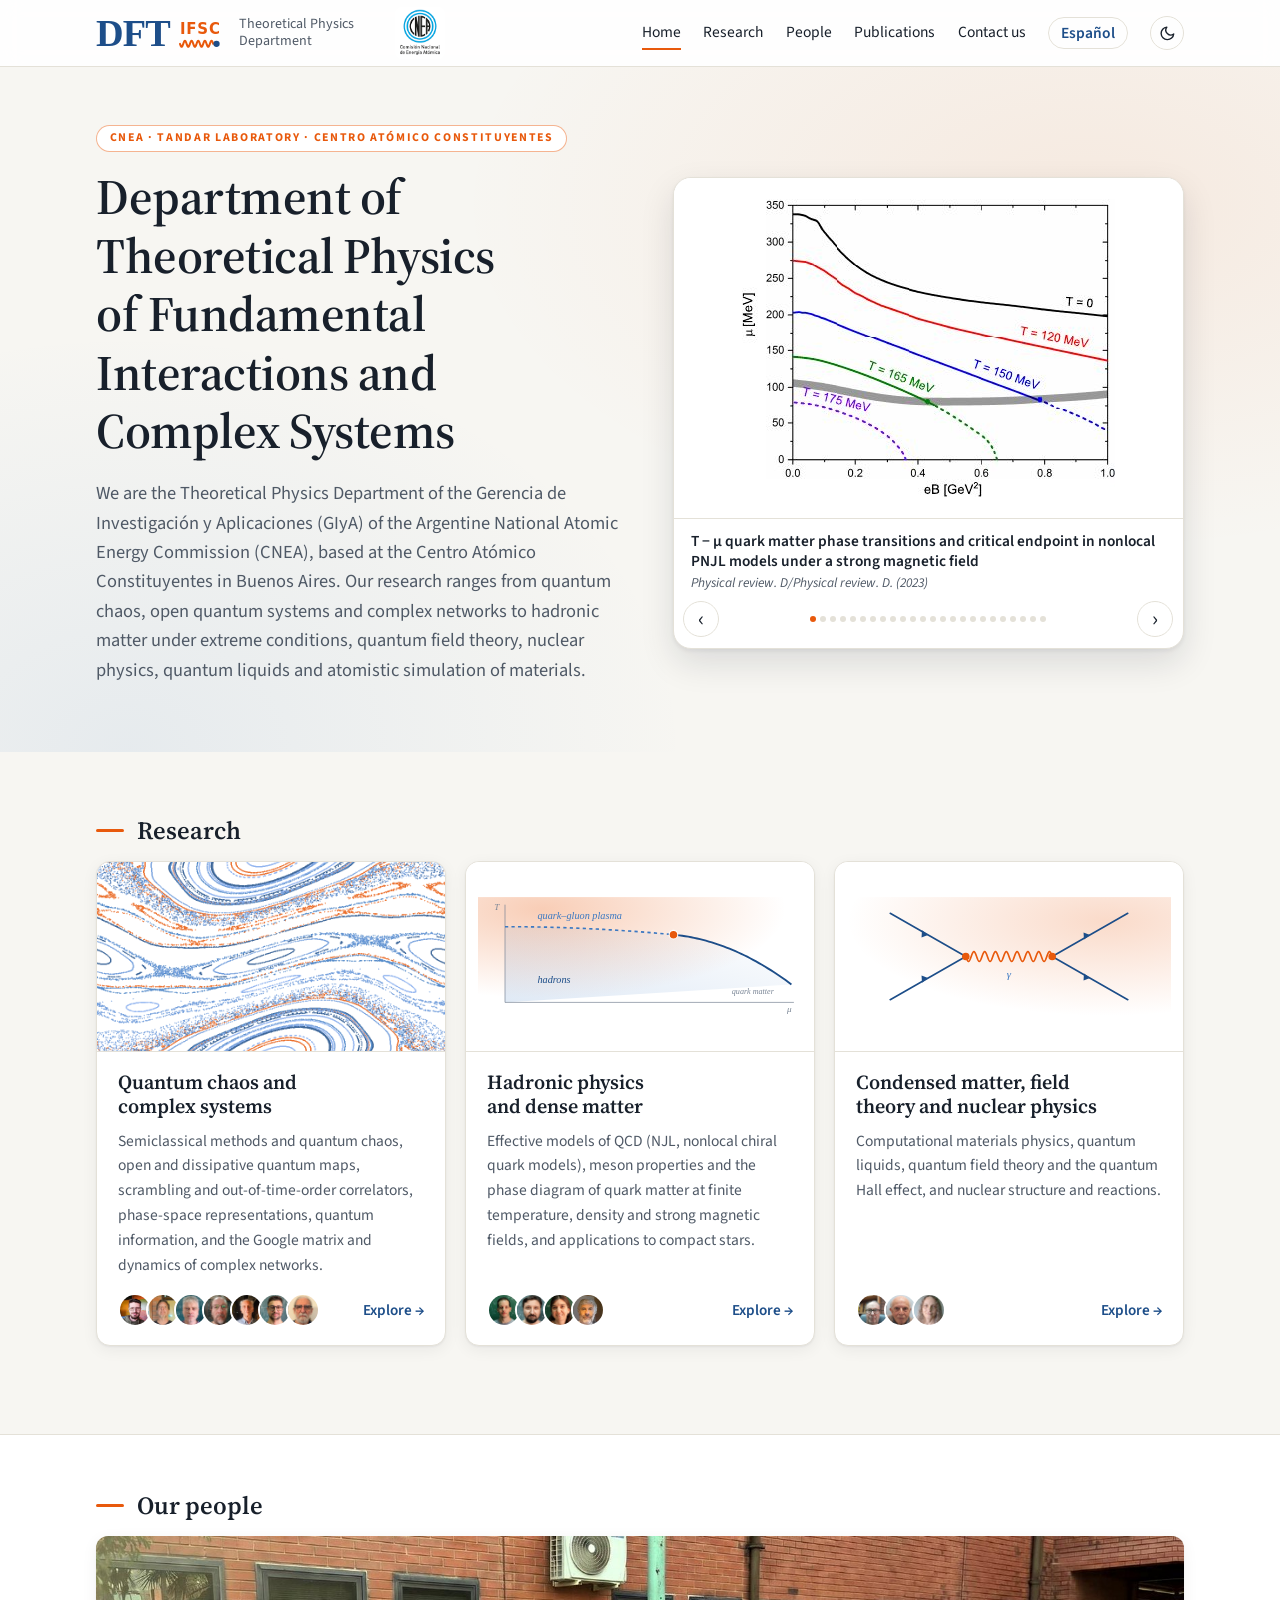
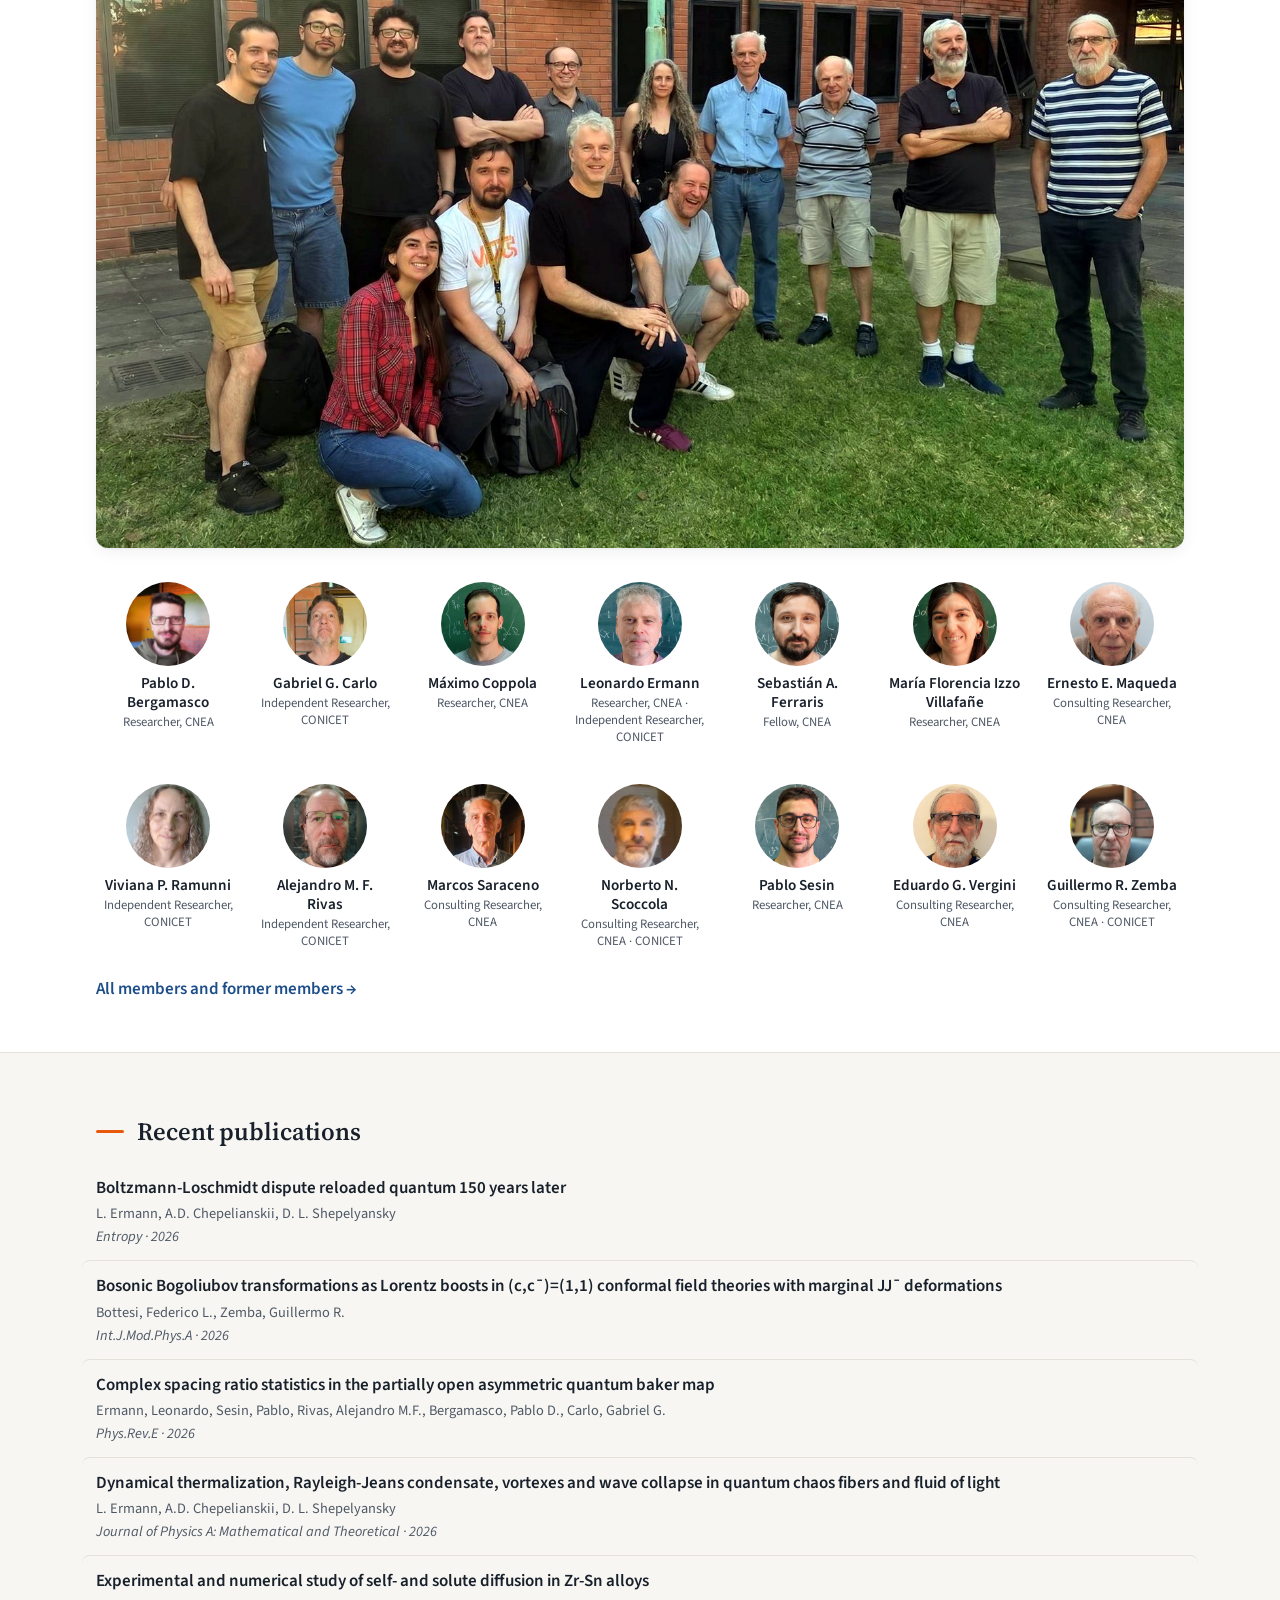
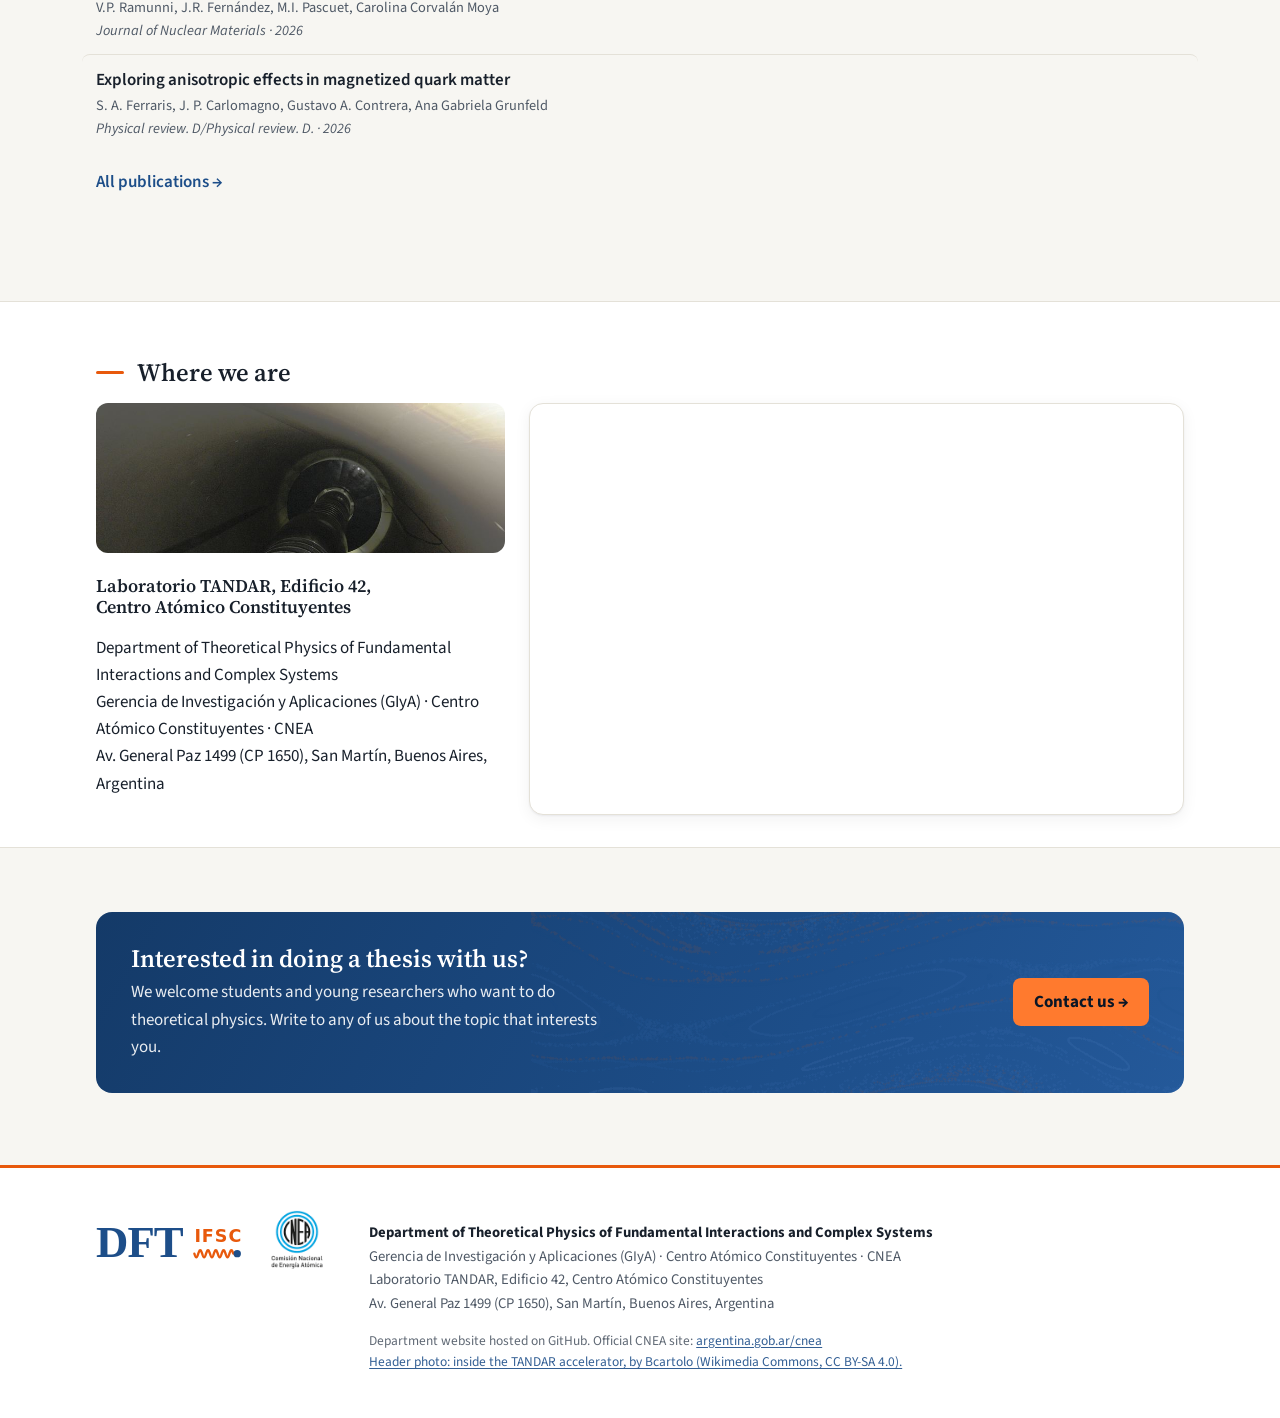
==== commit bfa433e6: "Update site" ====
--- a/index.html
+++ b/index.html
@@ -20,7 +20,7 @@
   <a class="brand" href="index.html"><img src="assets/logo.svg?v=f223485b" alt="DFTIFSC" width="150" height="48"><span class="bn">Theoretical Physics Department</span></a>
   <a class="inst tcnea" href="https://www.argentina.gob.ar/cnea" target="_blank" rel="noopener" title="National Atomic Energy Commission (CNEA)"><img src="assets/cnea.png?v=f223485b" alt="CNEA" width="67" height="73"></a>
   <button class="menu" aria-expanded="false" aria-controls="nav">Menu</button>
-  <nav id="nav"><a href="index.html" aria-current=page>Home</a><a href="research.html">Research</a><a href="people.html">People</a><a href="publications.html">Publications</a><a href="history.html">History</a><a href="join.html">Contact us</a><a class="lang" href="es/index.html" hreflang="es">Español</a><button class="theme" type="button" title="Switch light / dark mode" aria-label="Switch light / dark mode"><svg class="moon" viewBox="0 0 24 24" fill="none" stroke="currentColor" stroke-width="2" stroke-linecap="round" stroke-linejoin="round"><path d="M21 12.8A9 9 0 1 1 11.2 3a7 7 0 0 0 9.8 9.8z"/></svg><svg class="sun" viewBox="0 0 24 24" fill="none" stroke="currentColor" stroke-width="2" stroke-linecap="round"><circle cx="12" cy="12" r="4"/><path d="M12 2v2M12 20v2M4.9 4.9l1.4 1.4M17.7 17.7l1.4 1.4M2 12h2M20 12h2M4.9 19.1l1.4-1.4M17.7 6.3l1.4-1.4"/></svg></button></nav>
+  <nav id="nav"><a href="index.html" aria-current=page>Home</a><a href="research.html">Research</a><a href="people.html">People</a><a href="publications.html">Publications</a><a href="join.html">Contact us</a><a class="lang" href="es/index.html" hreflang="es">Español</a><button class="theme" type="button" title="Switch light / dark mode" aria-label="Switch light / dark mode"><svg class="moon" viewBox="0 0 24 24" fill="none" stroke="currentColor" stroke-width="2" stroke-linecap="round" stroke-linejoin="round"><path d="M21 12.8A9 9 0 1 1 11.2 3a7 7 0 0 0 9.8 9.8z"/></svg><svg class="sun" viewBox="0 0 24 24" fill="none" stroke="currentColor" stroke-width="2" stroke-linecap="round"><circle cx="12" cy="12" r="4"/><path d="M12 2v2M12 20v2M4.9 4.9l1.4 1.4M17.7 17.7l1.4 1.4M2 12h2M20 12h2M4.9 19.1l1.4-1.4M17.7 6.3l1.4-1.4"/></svg></button></nav>
 </div></header>
 <main>
 
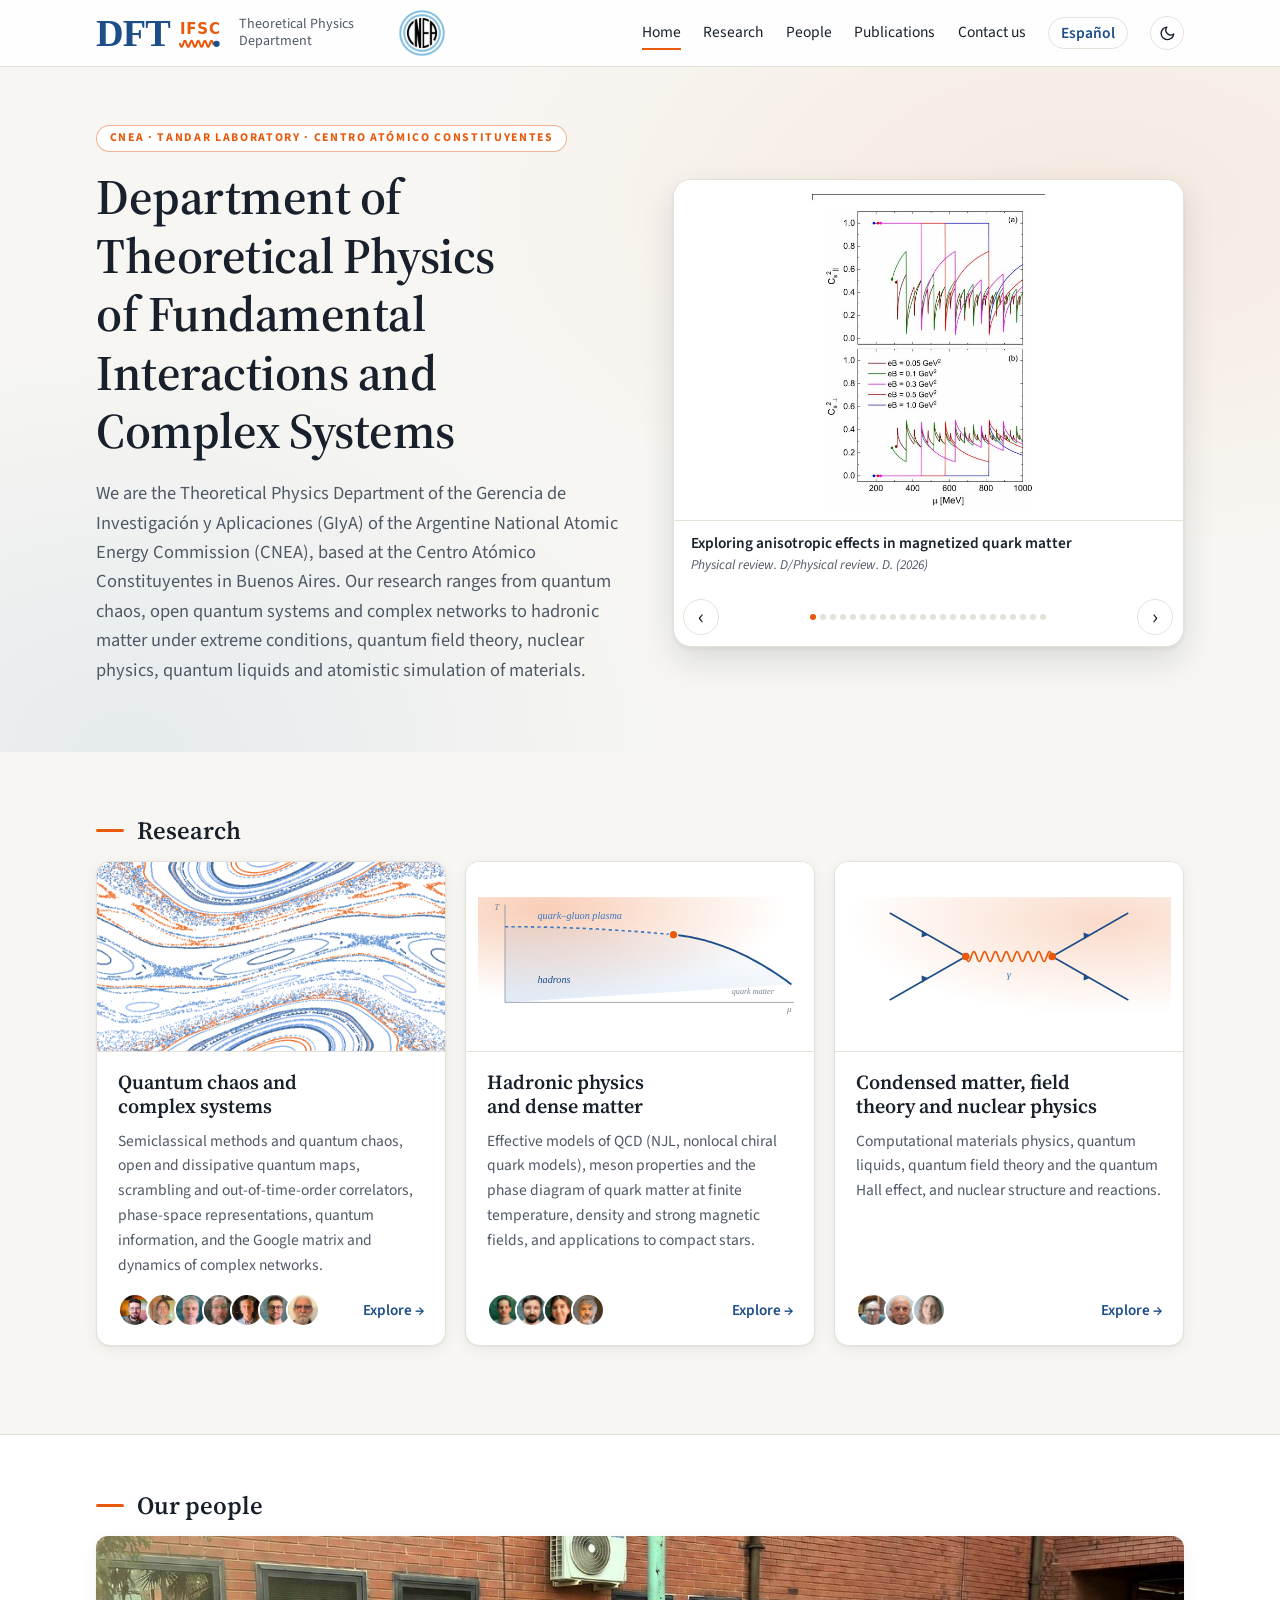
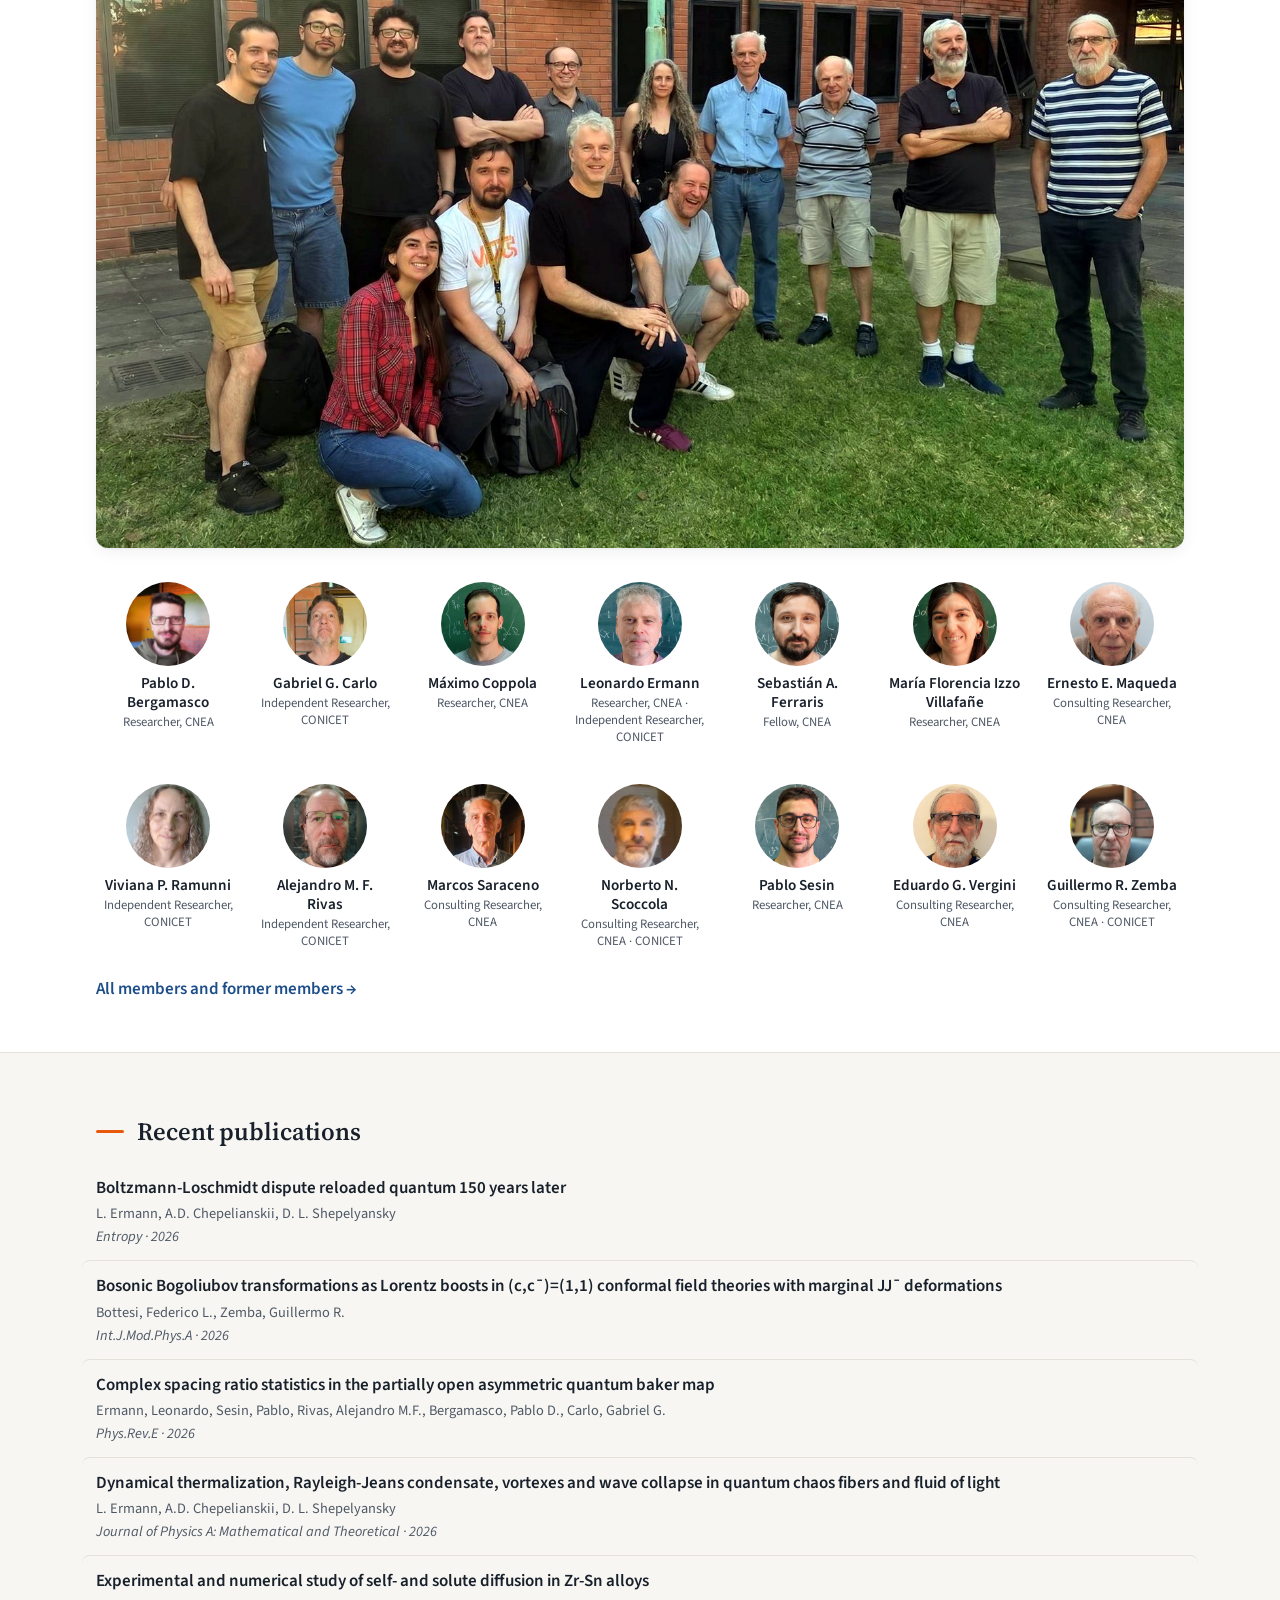
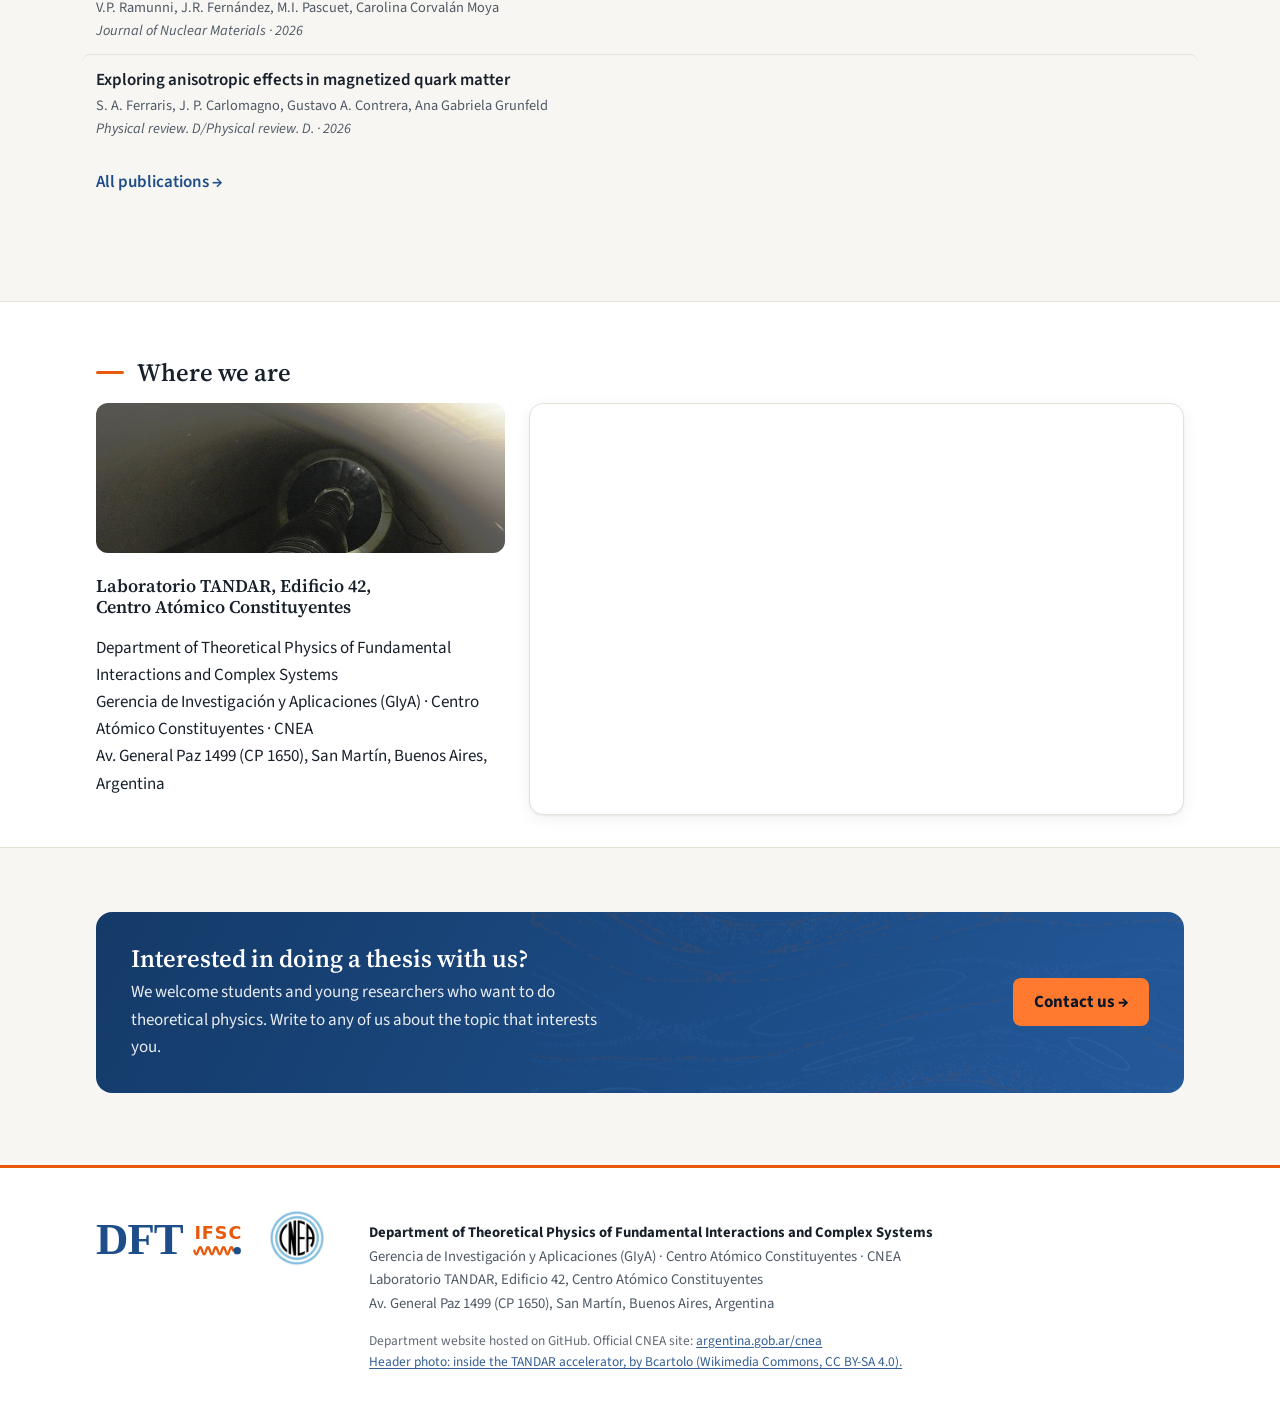
==== commit 0d1b342b: "Update site" ====
--- a/index.html
+++ b/index.html
@@ -8,17 +8,17 @@
 <link rel="canonical" href="https://dftifsc-cnea.github.io/">
 <link rel="alternate" hreflang="en" href="https://dftifsc-cnea.github.io/"><link rel="alternate" hreflang="es" href="https://dftifsc-cnea.github.io/es/">
 <link rel="alternate" hreflang="x-default" href="https://dftifsc-cnea.github.io/">
-<link rel="icon" href="assets/favicon.svg?v=f223485b" type="image/svg+xml">
+<link rel="icon" href="assets/favicon.svg?v=c1bd7a68" type="image/svg+xml">
 <link rel="preconnect" href="https://fonts.googleapis.com"><link rel="preconnect" href="https://fonts.gstatic.com" crossorigin>
 <link rel="stylesheet" href="https://fonts.googleapis.com/css2?family=Source+Sans+3:wght@400;600;700&family=Source+Serif+4:opsz,wght@8..60,500;8..60,600;8..60,700&display=swap">
 <meta name="color-scheme" content="light dark">
-<link rel="stylesheet" href="assets/style.css?v=f223485b">
+<link rel="stylesheet" href="assets/style.css?v=c1bd7a68">
 <script>try{var t=localStorage.getItem('theme');if(t)document.documentElement.dataset.theme=t}catch(e){}</script>
 </head>
 <body class="pg-index">
 <header class="top"><div class="wrap">
-  <a class="brand" href="index.html"><img src="assets/logo.svg?v=f223485b" alt="DFTIFSC" width="150" height="48"><span class="bn">Theoretical Physics Department</span></a>
-  <a class="inst tcnea" href="https://www.argentina.gob.ar/cnea" target="_blank" rel="noopener" title="National Atomic Energy Commission (CNEA)"><img src="assets/cnea.png?v=f223485b" alt="CNEA" width="67" height="73"></a>
+  <a class="brand" href="index.html"><img src="assets/logo.svg?v=c1bd7a68" alt="DFTIFSC" width="150" height="48"><span class="bn">Theoretical Physics Department</span></a>
+  <a class="inst tcnea" href="https://www.argentina.gob.ar/cnea" target="_blank" rel="noopener" title="National Atomic Energy Commission (CNEA)"><img src="assets/cnea.png?v=c1bd7a68" alt="CNEA" width="70" height="70"></a>
   <button class="menu" aria-expanded="false" aria-controls="nav">Menu</button>
   <nav id="nav"><a href="index.html" aria-current=page>Home</a><a href="research.html">Research</a><a href="people.html">People</a><a href="publications.html">Publications</a><a href="join.html">Contact us</a><a class="lang" href="es/index.html" hreflang="es">Español</a><button class="theme" type="button" title="Switch light / dark mode" aria-label="Switch light / dark mode"><svg class="moon" viewBox="0 0 24 24" fill="none" stroke="currentColor" stroke-width="2" stroke-linecap="round" stroke-linejoin="round"><path d="M21 12.8A9 9 0 1 1 11.2 3a7 7 0 0 0 9.8 9.8z"/></svg><svg class="sun" viewBox="0 0 24 24" fill="none" stroke="currentColor" stroke-width="2" stroke-linecap="round"><circle cx="12" cy="12" r="4"/><path d="M12 2v2M12 20v2M4.9 4.9l1.4 1.4M17.7 17.7l1.4 1.4M2 12h2M20 12h2M4.9 19.1l1.4-1.4M17.7 6.3l1.4-1.4"/></svg></button></nav>
 </div></header>
@@ -41,12 +41,12 @@
 
 </main>
 <footer><div class="wrap fgrid">
-  <div class="flogos"><img src="assets/logo.svg?v=f223485b" alt="DFTIFSC" width="150" height="48"><a class="inst" href="https://www.argentina.gob.ar/cnea" target="_blank" rel="noopener"><img src="assets/cnea.png?v=f223485b" alt="CNEA" width="67" height="73"></a></div>
+  <div class="flogos"><img src="assets/logo.svg?v=c1bd7a68" alt="DFTIFSC" width="150" height="48"><a class="inst" href="https://www.argentina.gob.ar/cnea" target="_blank" rel="noopener"><img src="assets/cnea.png?v=c1bd7a68" alt="CNEA" width="70" height="70"></a></div>
   <div><p><strong>Department of Theoretical Physics of Fundamental Interactions and Complex Systems</strong><br>Gerencia de Investigación y Aplicaciones (GIyA) · Centro Atómico Constituyentes · CNEA<br>Laboratorio TANDAR, Edificio 42, Centro Atómico Constituyentes<br>Av. General Paz 1499 (CP 1650), San Martín, Buenos Aires, Argentina</p>
   <p class="small">Department website hosted on GitHub. Official CNEA site: <a href="https://www.argentina.gob.ar/cnea" target="_blank" rel="noopener">argentina.gob.ar/cnea</a><br>
   <a href="https://commons.wikimedia.org/wiki/File:Tandar.jpg" target="_blank" rel="noopener">Header photo: inside the TANDAR accelerator, by Bcartolo (Wikimedia Commons, CC BY-SA 4.0).</a></p></div>
 </div></footer>
-<script src="assets/site.js?v=f223485b" defer></script>
+<script src="assets/site.js?v=c1bd7a68" defer></script>
 <script>window.goatcounter = {path: function(p) { return location.host + p }}</script>
 <script data-goatcounter="https://leoermann.goatcounter.com/count" async src="https://gc.zgo.at/count.js"></script>
 </body>
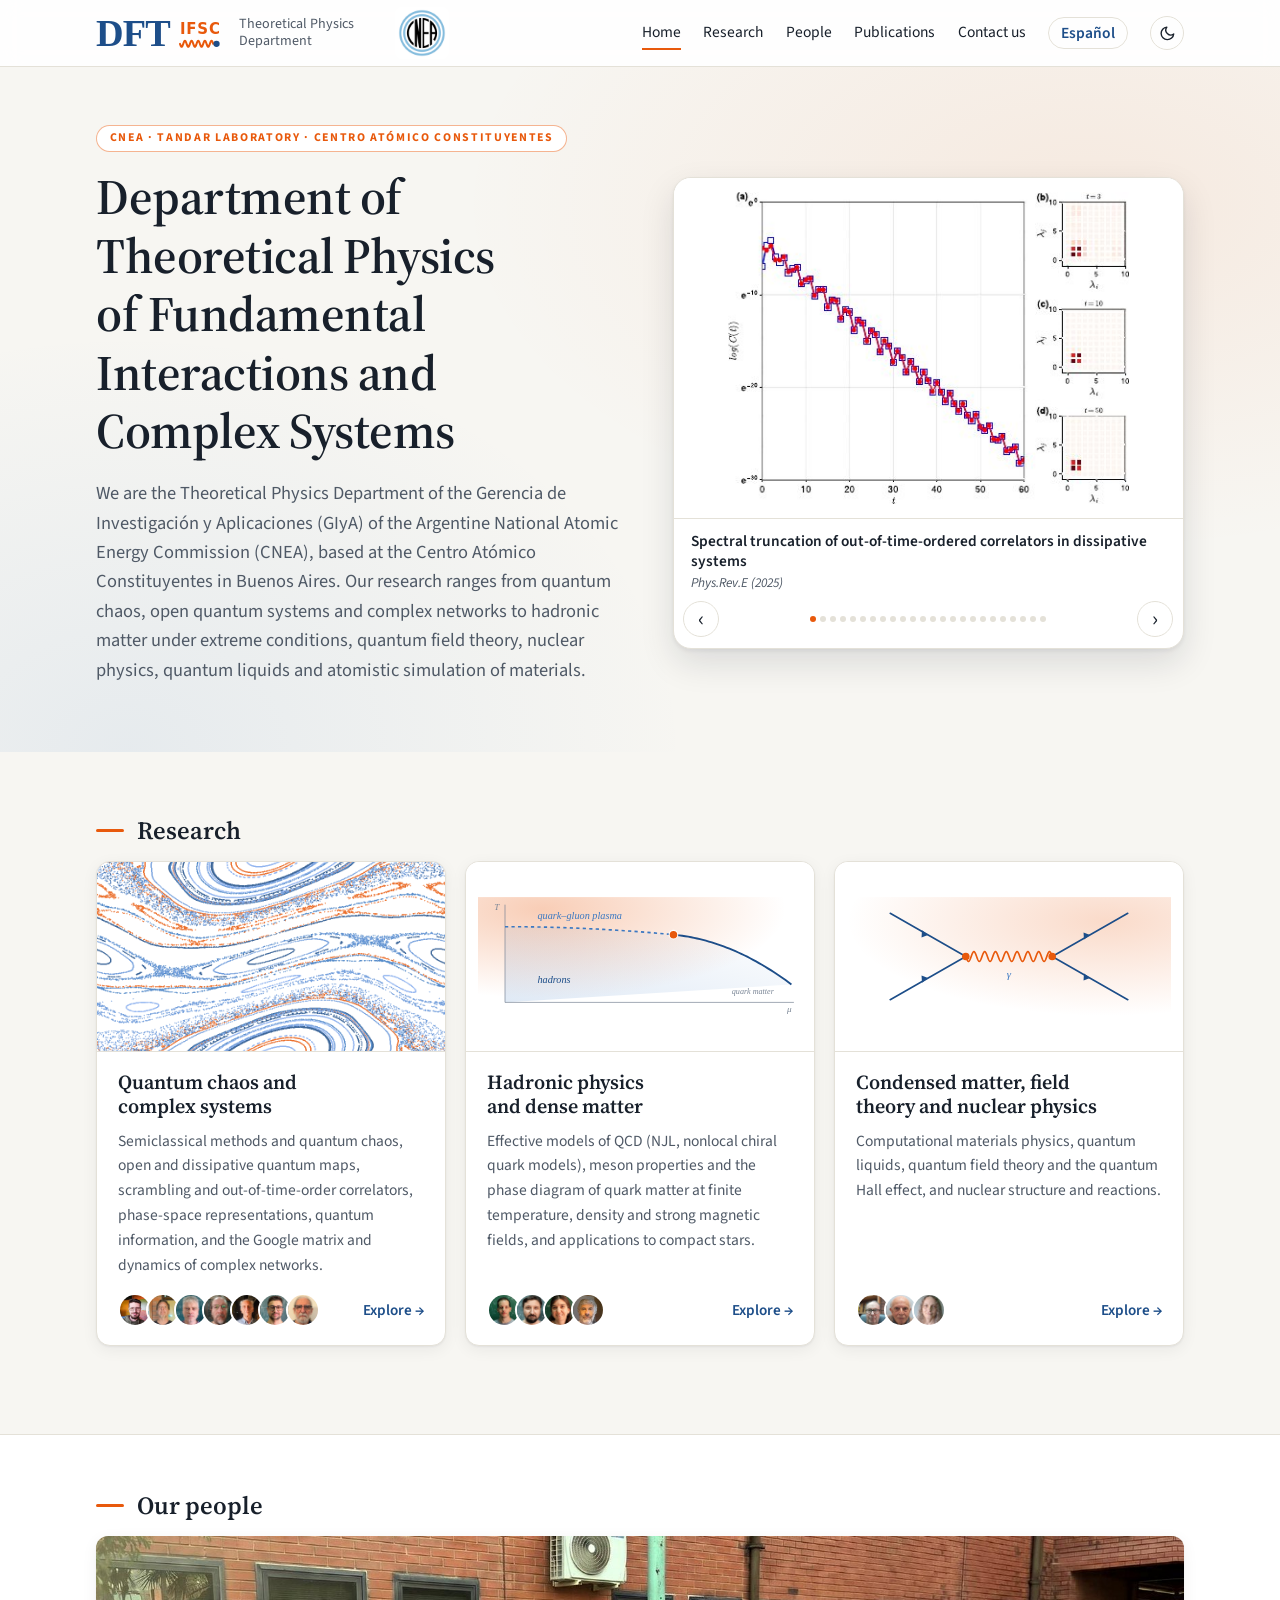
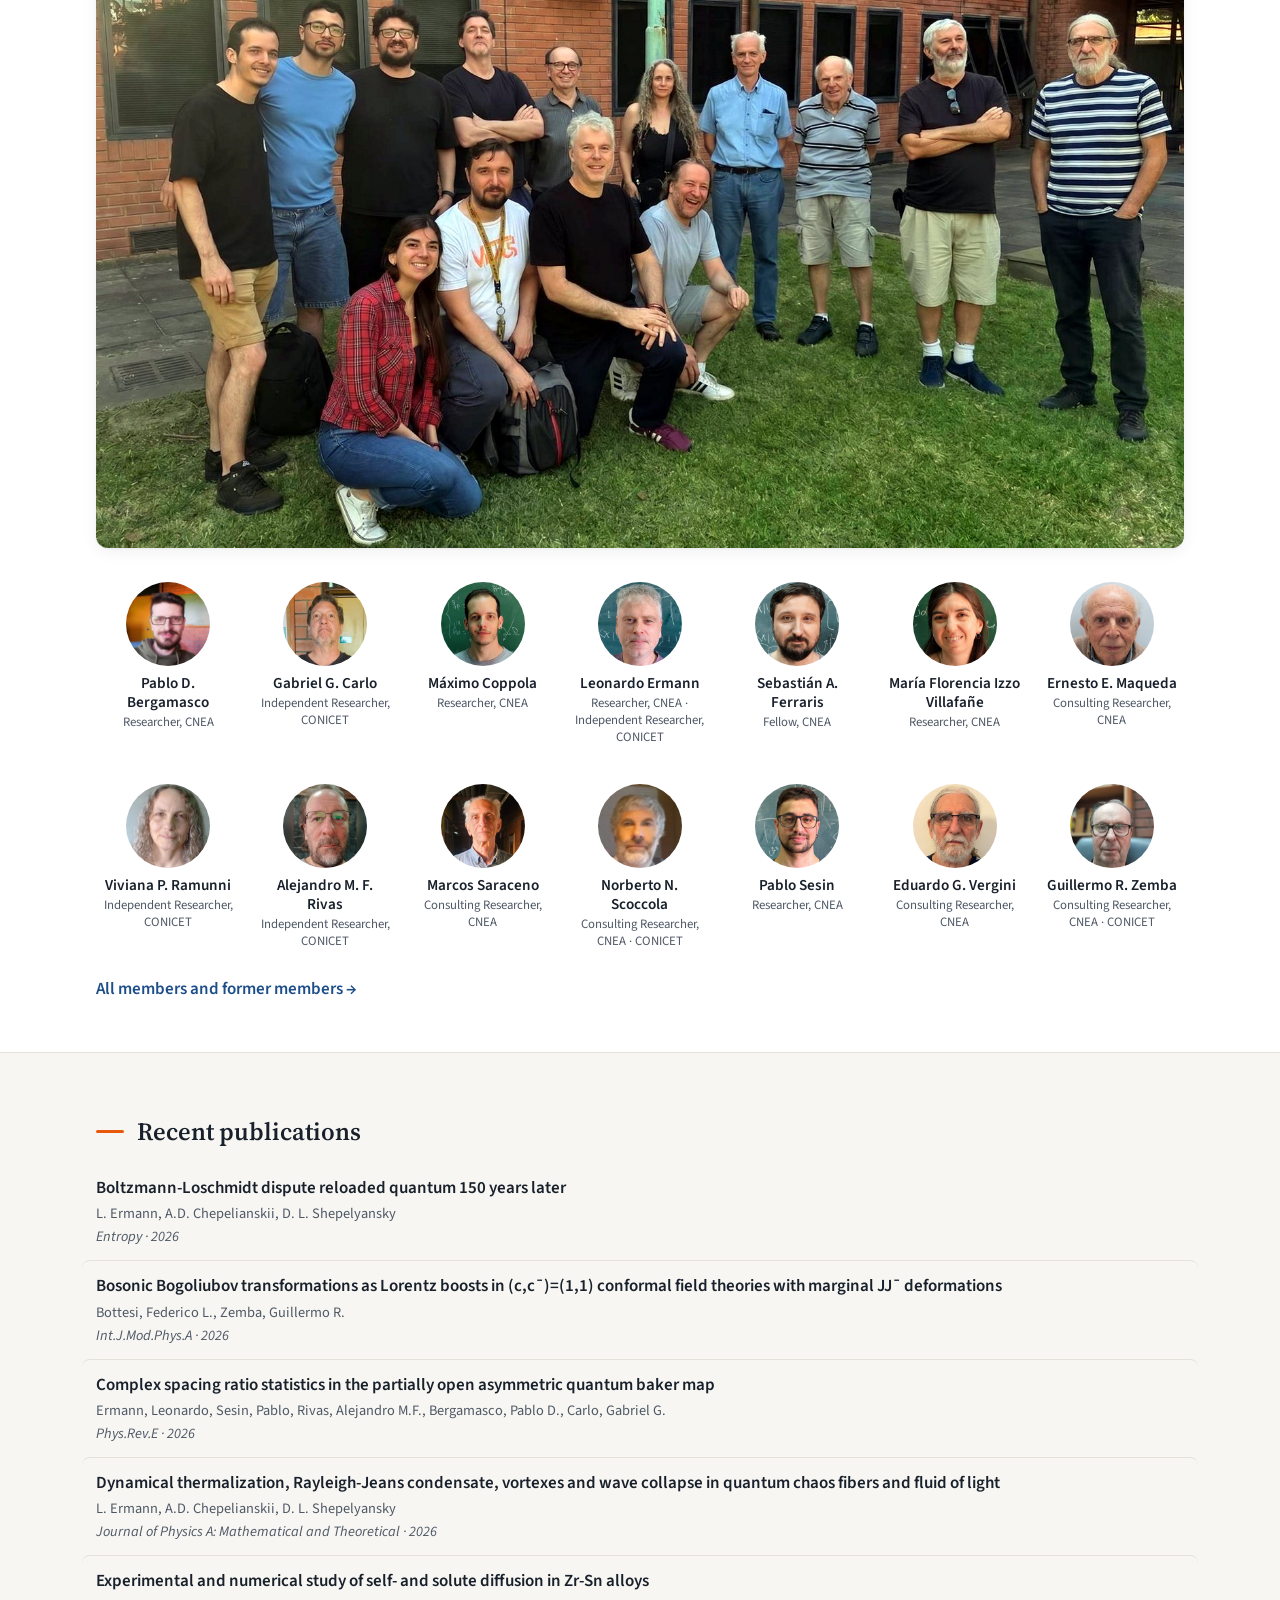
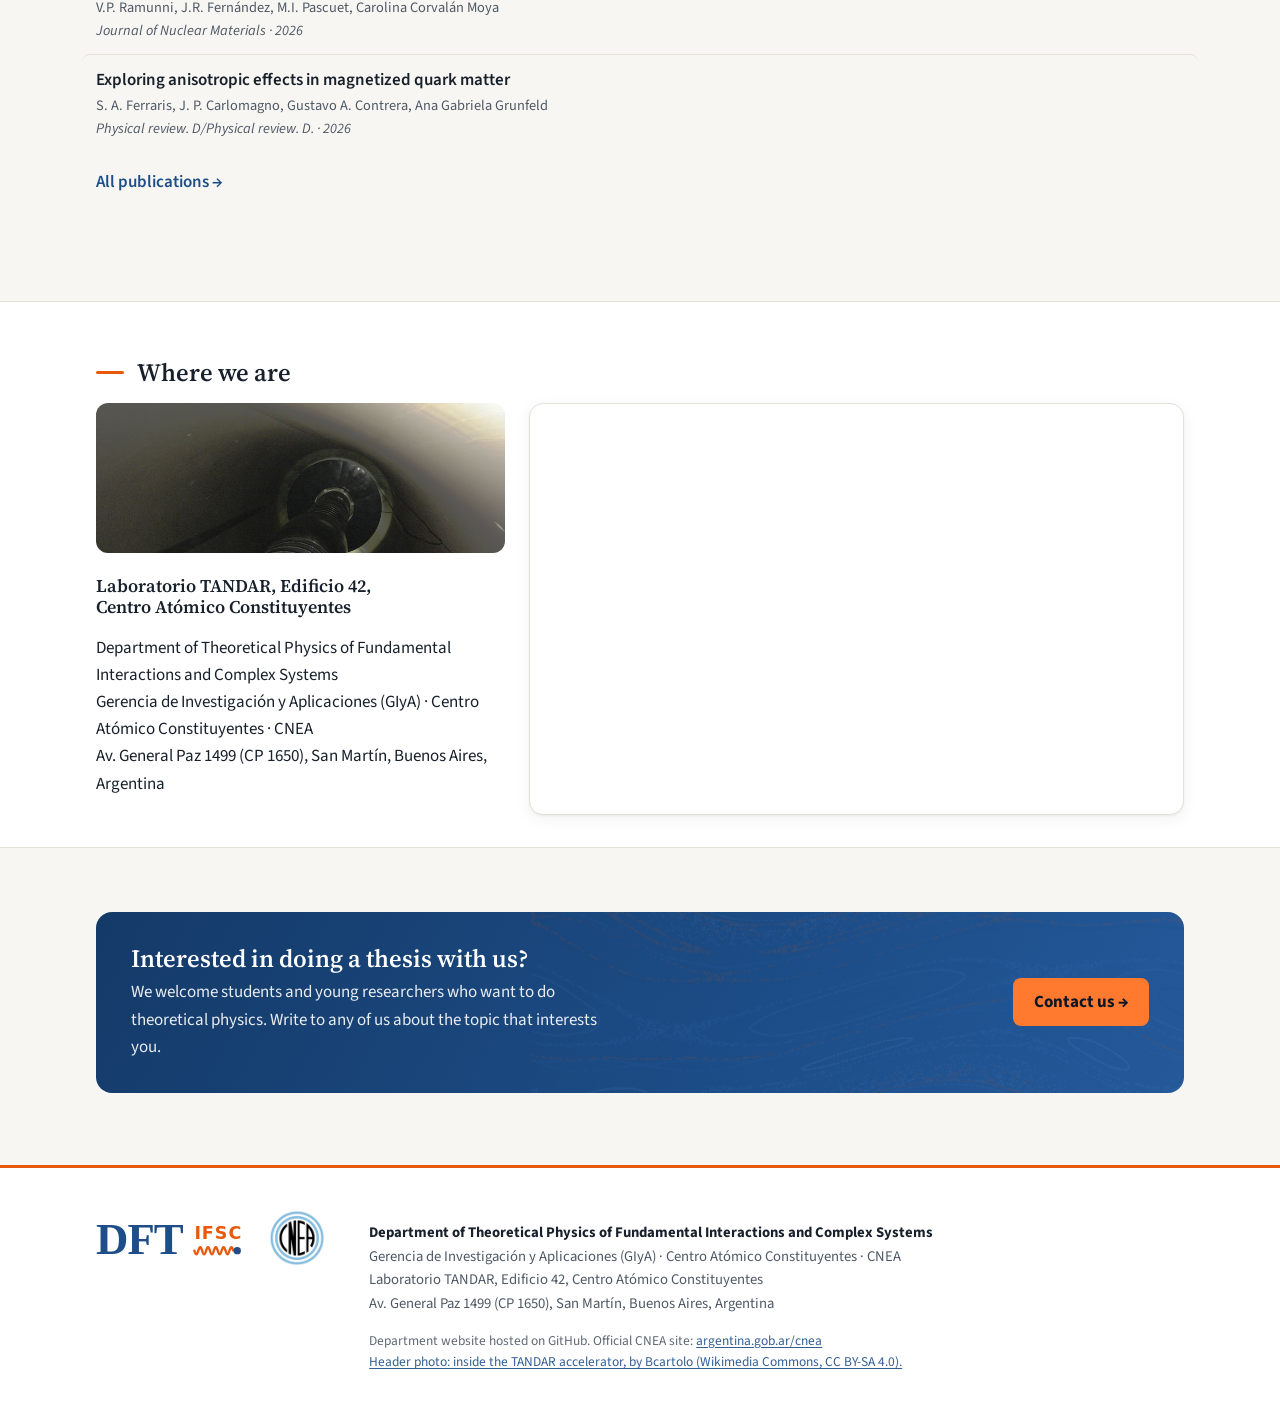
==== commit 7fbf72bd: "Update site" ====
--- a/index.html
+++ b/index.html
@@ -8,17 +8,17 @@
 <link rel="canonical" href="https://dftifsc-cnea.github.io/">
 <link rel="alternate" hreflang="en" href="https://dftifsc-cnea.github.io/"><link rel="alternate" hreflang="es" href="https://dftifsc-cnea.github.io/es/">
 <link rel="alternate" hreflang="x-default" href="https://dftifsc-cnea.github.io/">
-<link rel="icon" href="assets/favicon.svg?v=c1bd7a68" type="image/svg+xml">
+<link rel="icon" href="assets/favicon.svg?v=708ffaa7" type="image/svg+xml">
 <link rel="preconnect" href="https://fonts.googleapis.com"><link rel="preconnect" href="https://fonts.gstatic.com" crossorigin>
 <link rel="stylesheet" href="https://fonts.googleapis.com/css2?family=Source+Sans+3:wght@400;600;700&family=Source+Serif+4:opsz,wght@8..60,500;8..60,600;8..60,700&display=swap">
 <meta name="color-scheme" content="light dark">
-<link rel="stylesheet" href="assets/style.css?v=c1bd7a68">
+<link rel="stylesheet" href="assets/style.css?v=708ffaa7">
 <script>try{var t=localStorage.getItem('theme');if(t)document.documentElement.dataset.theme=t}catch(e){}</script>
 </head>
 <body class="pg-index">
 <header class="top"><div class="wrap">
-  <a class="brand" href="index.html"><img src="assets/logo.svg?v=c1bd7a68" alt="DFTIFSC" width="150" height="48"><span class="bn">Theoretical Physics Department</span></a>
-  <a class="inst tcnea" href="https://www.argentina.gob.ar/cnea" target="_blank" rel="noopener" title="National Atomic Energy Commission (CNEA)"><img src="assets/cnea.png?v=c1bd7a68" alt="CNEA" width="70" height="70"></a>
+  <a class="brand" href="index.html"><img src="assets/logo.svg?v=708ffaa7" alt="DFTIFSC" width="150" height="48"><span class="bn">Theoretical Physics Department</span></a>
+  <a class="inst tcnea" href="https://www.argentina.gob.ar/cnea" target="_blank" rel="noopener" title="National Atomic Energy Commission (CNEA)"><img src="assets/cnea.png?v=708ffaa7" alt="CNEA" width="70" height="70"></a>
   <button class="menu" aria-expanded="false" aria-controls="nav">Menu</button>
   <nav id="nav"><a href="index.html" aria-current=page>Home</a><a href="research.html">Research</a><a href="people.html">People</a><a href="publications.html">Publications</a><a href="join.html">Contact us</a><a class="lang" href="es/index.html" hreflang="es">Español</a><button class="theme" type="button" title="Switch light / dark mode" aria-label="Switch light / dark mode"><svg class="moon" viewBox="0 0 24 24" fill="none" stroke="currentColor" stroke-width="2" stroke-linecap="round" stroke-linejoin="round"><path d="M21 12.8A9 9 0 1 1 11.2 3a7 7 0 0 0 9.8 9.8z"/></svg><svg class="sun" viewBox="0 0 24 24" fill="none" stroke="currentColor" stroke-width="2" stroke-linecap="round"><circle cx="12" cy="12" r="4"/><path d="M12 2v2M12 20v2M4.9 4.9l1.4 1.4M17.7 17.7l1.4 1.4M2 12h2M20 12h2M4.9 19.1l1.4-1.4M17.7 6.3l1.4-1.4"/></svg></button></nav>
 </div></header>
@@ -41,12 +41,12 @@
 
 </main>
 <footer><div class="wrap fgrid">
-  <div class="flogos"><img src="assets/logo.svg?v=c1bd7a68" alt="DFTIFSC" width="150" height="48"><a class="inst" href="https://www.argentina.gob.ar/cnea" target="_blank" rel="noopener"><img src="assets/cnea.png?v=c1bd7a68" alt="CNEA" width="70" height="70"></a></div>
+  <div class="flogos"><img src="assets/logo.svg?v=708ffaa7" alt="DFTIFSC" width="150" height="48"><a class="inst" href="https://www.argentina.gob.ar/cnea" target="_blank" rel="noopener"><img src="assets/cnea.png?v=708ffaa7" alt="CNEA" width="70" height="70"></a></div>
   <div><p><strong>Department of Theoretical Physics of Fundamental Interactions and Complex Systems</strong><br>Gerencia de Investigación y Aplicaciones (GIyA) · Centro Atómico Constituyentes · CNEA<br>Laboratorio TANDAR, Edificio 42, Centro Atómico Constituyentes<br>Av. General Paz 1499 (CP 1650), San Martín, Buenos Aires, Argentina</p>
   <p class="small">Department website hosted on GitHub. Official CNEA site: <a href="https://www.argentina.gob.ar/cnea" target="_blank" rel="noopener">argentina.gob.ar/cnea</a><br>
   <a href="https://commons.wikimedia.org/wiki/File:Tandar.jpg" target="_blank" rel="noopener">Header photo: inside the TANDAR accelerator, by Bcartolo (Wikimedia Commons, CC BY-SA 4.0).</a></p></div>
 </div></footer>
-<script src="assets/site.js?v=c1bd7a68" defer></script>
+<script src="assets/site.js?v=708ffaa7" defer></script>
 <script>window.goatcounter = {path: function(p) { return location.host + p }}</script>
 <script data-goatcounter="https://leoermann.goatcounter.com/count" async src="https://gc.zgo.at/count.js"></script>
 </body>
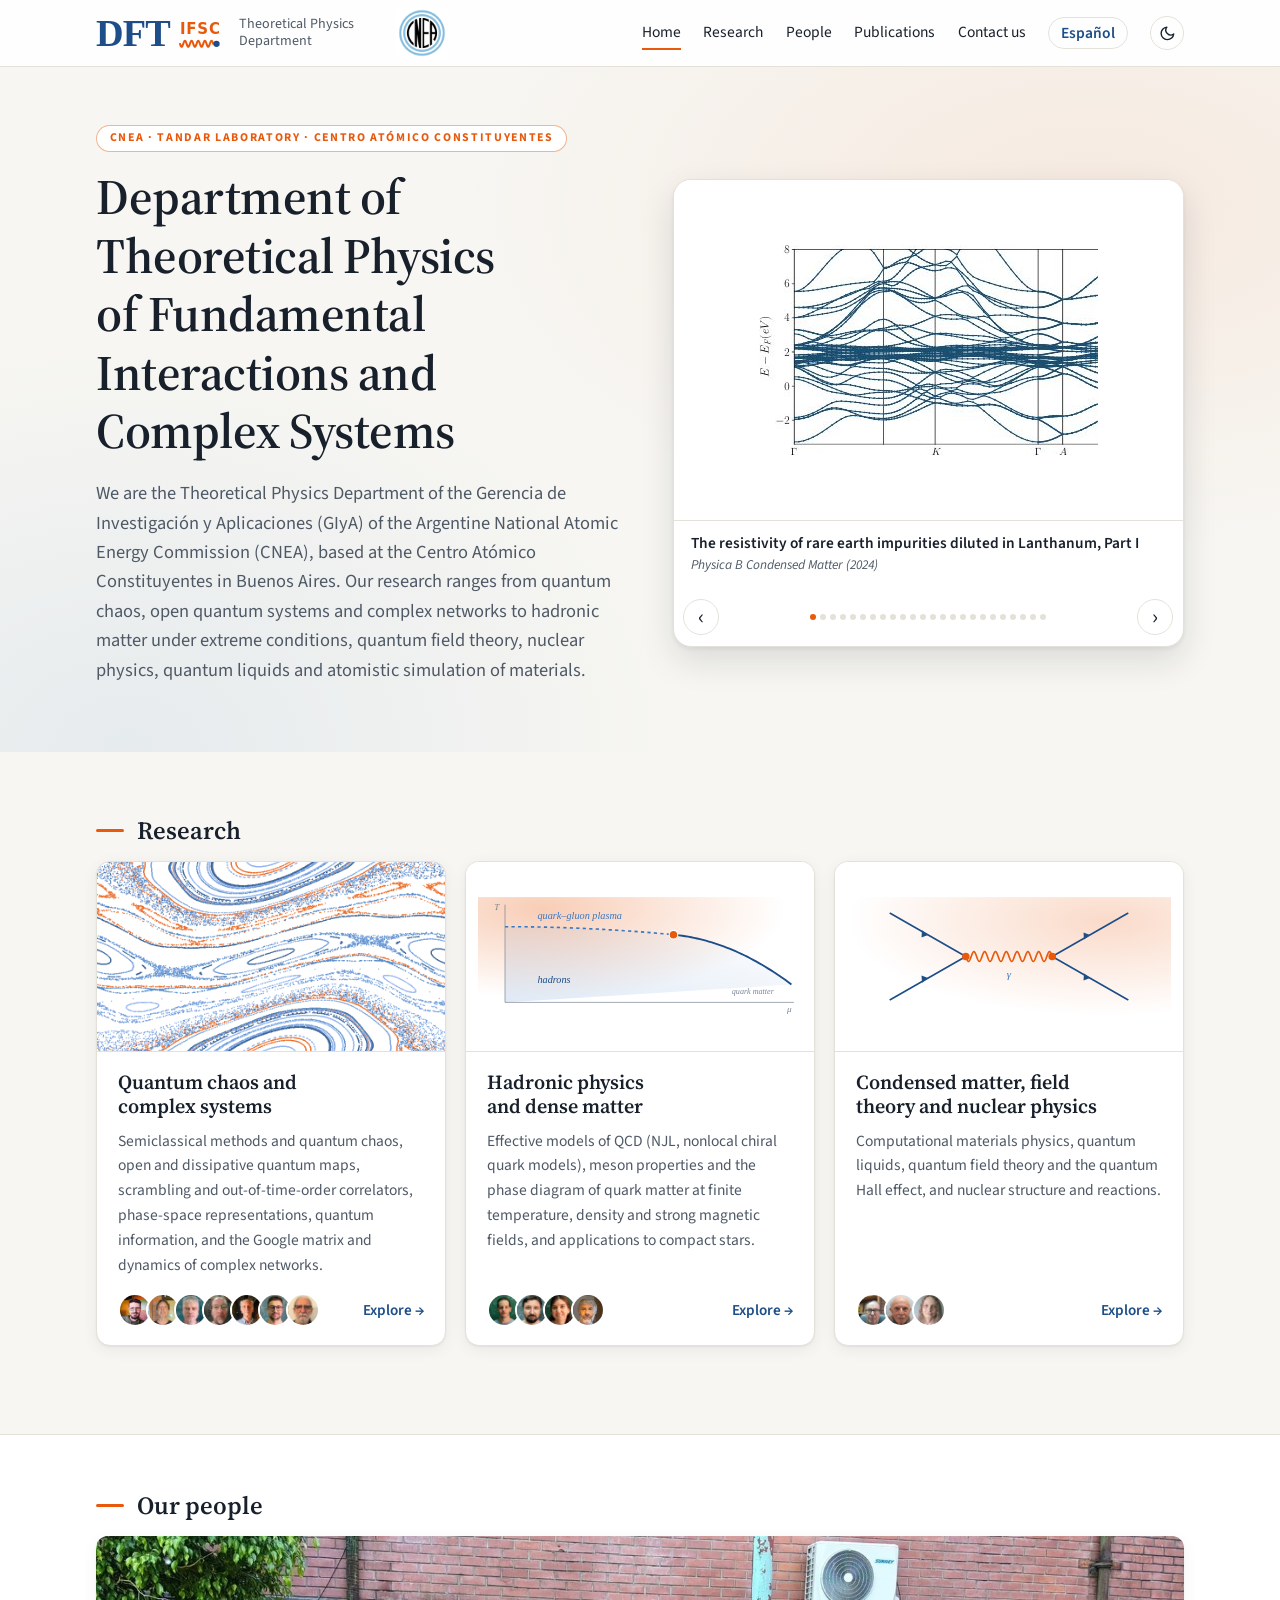
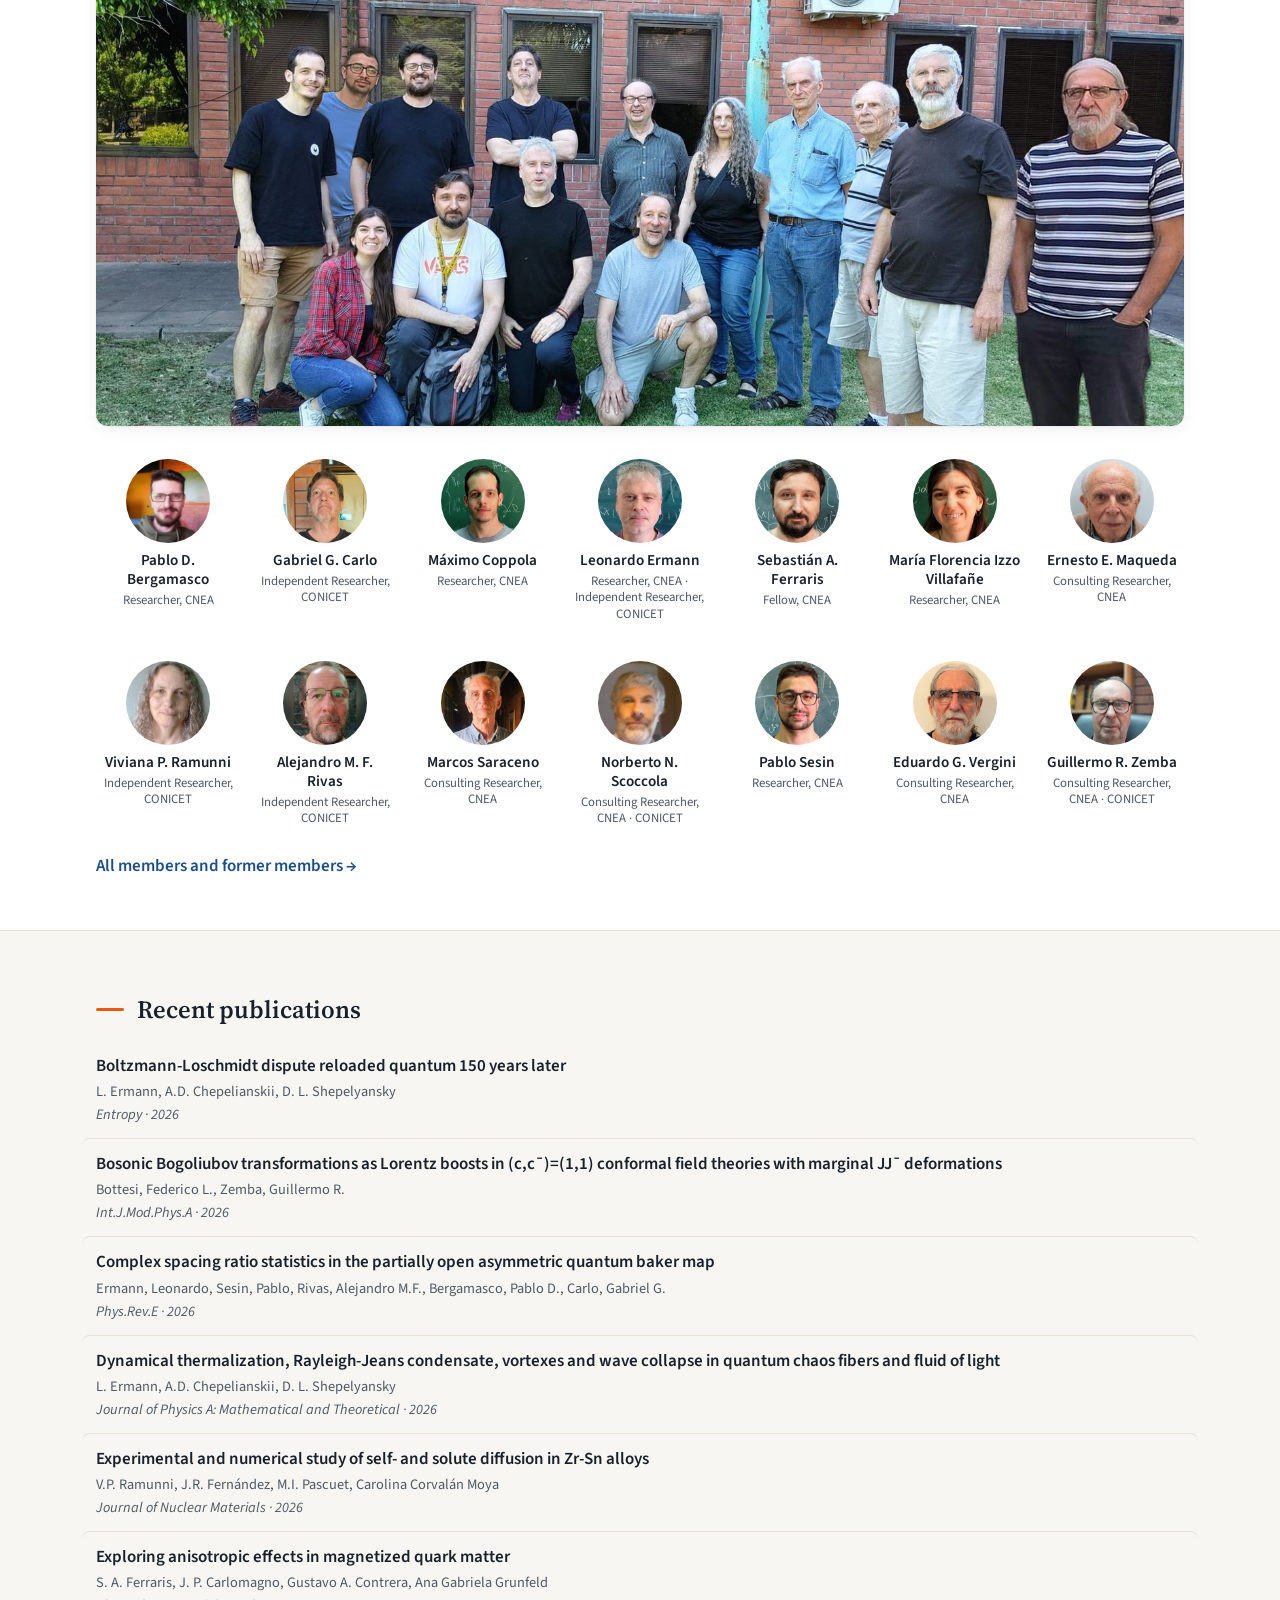
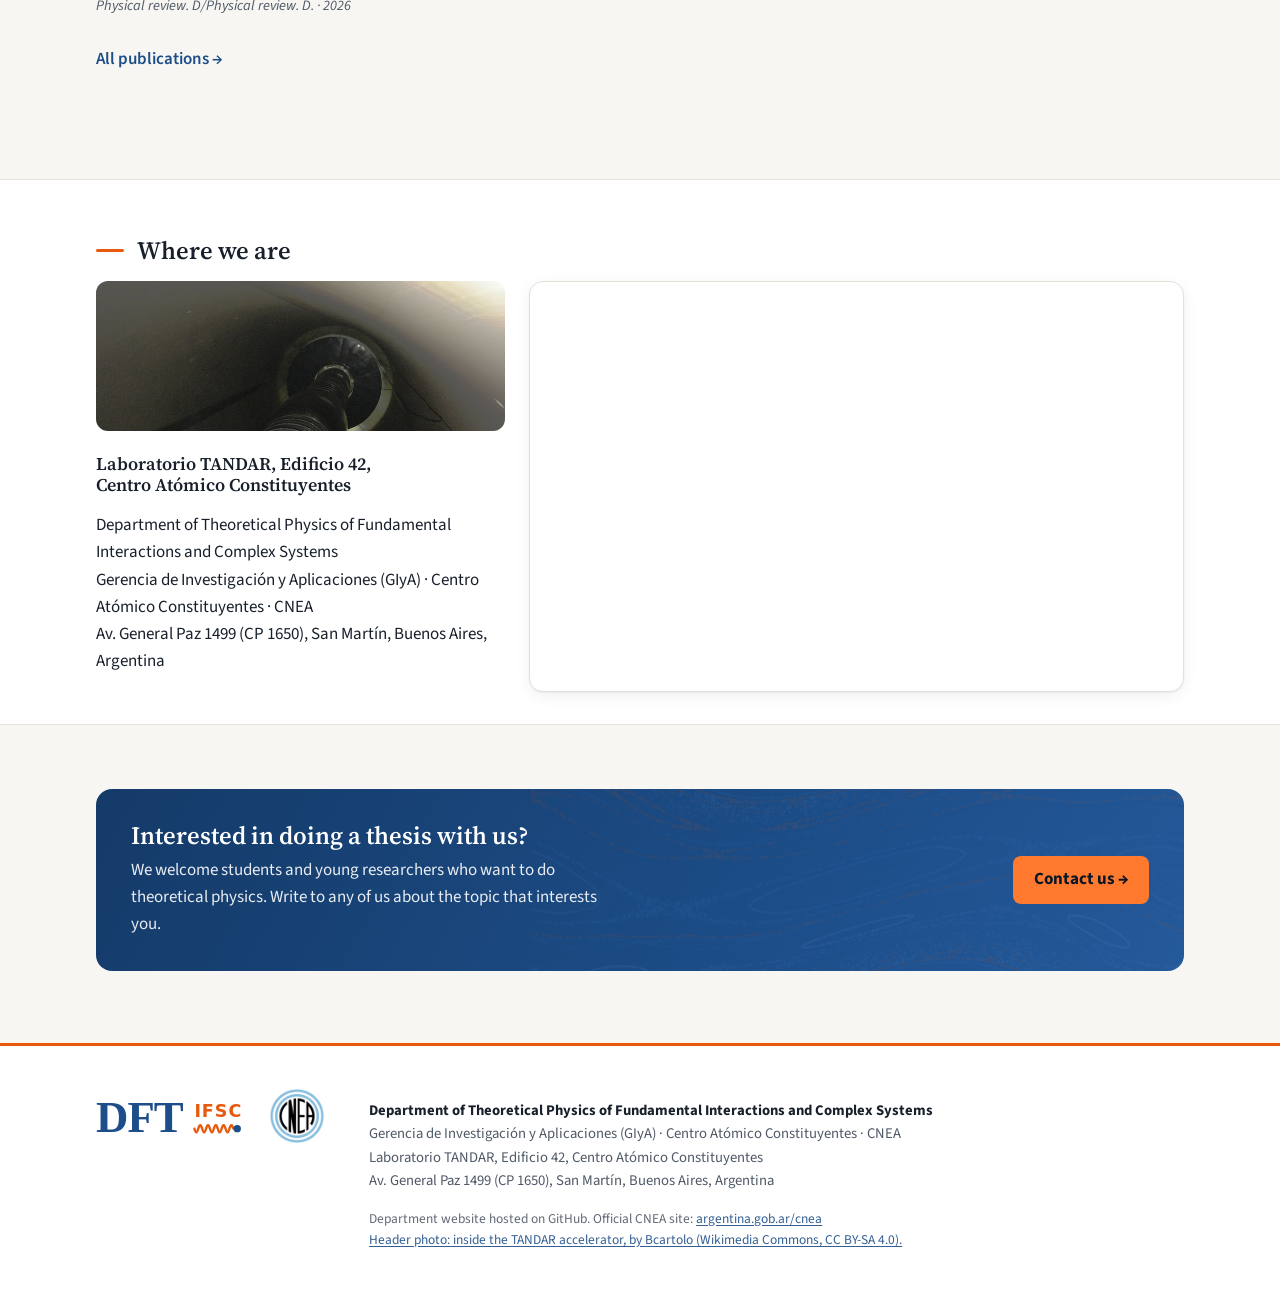
==== commit a0639549: "Update site" ====
--- a/index.html
+++ b/index.html
@@ -31,7 +31,7 @@
   <div class="car" data-prev="Previous" data-next="Next"><a class="car-stage" target="_blank" rel="noopener"><img alt=""></a><div class="car-cap"><span class="car-t"></span><span class="car-c"></span></div><div class="car-nav"><button class="car-b" data-d="-1" aria-label="Previous">‹</button><span class="car-dots"></span><button class="car-b" data-d="1" aria-label="Next">›</button></div><script type="application/json" class="car-data">[{"img": "img/figs/2009.09606-f1.jpg", "t": "Cavity optomechanics with a laser-engineered optical trap", "u": "https://doi.org/10.1103/physrevb.103.l081301", "c": "Physical review. B./Physical review. B (2021)"}, {"img": "img/figs/2009.09606-f3.jpg", "t": "Cavity optomechanics with a laser-engineered optical trap", "u": "https://doi.org/10.1103/physrevb.103.l081301", "c": "Physical review. B./Physical review. B (2021)"}, {"img": "img/figs/2109.01911-f2.jpg", "t": "Light pseudoscalar meson masses under strong magnetic fields within the SU(3) Nambu–Jona-Lasinio model", "u": "https://doi.org/10.1103/physrevd.104.094040", "c": "Phys.Rev.D (2021)"}, {"img": "img/figs/2109.01911-f4.jpg", "t": "Light pseudoscalar meson masses under strong magnetic fields within the SU(3) Nambu–Jona-Lasinio model", "u": "https://doi.org/10.1103/physrevd.104.094040", "c": "Phys.Rev.D (2021)"}, {"img": "img/figs/2112.00458-f2.jpg", "t": "Asynchronous locking in metamaterials of fluids of light and sound", "u": "https://doi.org/10.1038/s41467-023-38788-9", "c": "Nature Communications (2023)"}, {"img": "img/figs/2112.00458-f1.jpg", "t": "Asynchronous locking in metamaterials of fluids of light and sound", "u": "https://doi.org/10.1038/s41467-023-38788-9", "c": "Nature Communications (2023)"}, {"img": "img/figs/2112.06648-f1.jpg", "t": "Impact of chaos on precursors of quantum criticality", "u": "https://doi.org/10.1103/physreve.104.l062202", "c": "Phys.Rev.E (2021)"}, {"img": "img/figs/2112.06648-f4.jpg", "t": "Impact of chaos on precursors of quantum criticality", "u": "https://doi.org/10.1103/physreve.104.l062202", "c": "Phys.Rev.E (2021)"}, {"img": "img/figs/2205.10107-f3.jpg", "t": "Optimal quantum reservoir computing for the noisy intermediate-scale quantum era", "u": "https://doi.org/10.1103/physreve.106.l043301", "c": "Physical review. E (2022)"}, {"img": "img/figs/2205.10107-f1.jpg", "t": "Optimal quantum reservoir computing for the noisy intermediate-scale quantum era", "u": "https://doi.org/10.1103/physreve.106.l043301", "c": "Physical review. E (2022)"}, {"img": "img/figs/2301.06814-f3.jpg", "t": "Taking advantage of noise in quantum reservoir computing", "u": "https://doi.org/10.1038/s41598-023-35461-5", "c": "Scientific Reports (2023)"}, {"img": "img/figs/2304.04894-f4.jpg", "t": "Majorization-based benchmark of the complexity of quantum processors", "u": "https://doi.org/10.1007/s11128-024-04457-z", "c": "Quantum Information Processing (2024)"}, {"img": "img/figs/2405.19537-f1.jpg", "t": "Optimal Complexity of Parameterized Quantum Circuits", "u": "https://doi.org/10.3390/e28010073", "c": "Entropy (2026)"}, {"img": "img/figs/2501.10247-f1.jpg", "t": "Optimal multicore quantum computing with few interconnects", "u": "https://doi.org/10.1063/5.0252348", "c": "APL Quantum (2025)"}, {"img": "img/figs/2501.10247-f3.jpg", "t": "Optimal multicore quantum computing with few interconnects", "u": "https://doi.org/10.1063/5.0252348", "c": "APL Quantum (2025)"}, {"img": "img/figs/2503.03680-f1.jpg", "t": "Spectral truncation of out-of-time-ordered correlators in dissipative systems", "u": "https://doi.org/10.1103/8cvg-7sbh", "c": "Phys.Rev.E (2025)"}, {"img": "img/figs/2607.07874-f2.jpg", "t": "Unveiling semiclassical structures in eigenstates of a quantum chaotic system using neural networks", "u": "https://doi.org/10.1103/9xdp-mwln", "c": "APS Open Science (2026)"}, {"img": "img/figs/2607.07874-f1.jpg", "t": "Unveiling semiclassical structures in eigenstates of a quantum chaotic system using neural networks", "u": "https://doi.org/10.1103/9xdp-mwln", "c": "APS Open Science (2026)"}, {"img": "img/figs/2212.08269-f1.jpg", "t": "Giant optomechanical coupling and dephasing protection with cavity exciton-polaritons", "u": "https://doi.org/10.1103/physrevresearch.5.l042035", "c": "Physical Review Research (2023)"}, {"img": "img/figs/2212.08269-f2.jpg", "t": "Giant optomechanical coupling and dephasing protection with cavity exciton-polaritons", "u": "https://doi.org/10.1103/physrevresearch.5.l042035", "c": "Physical Review Research (2023)"}, {"img": "img/figs/2211.06353-f1.jpg", "t": "Quantum Lyapunov exponent in dissipative systems", "u": "https://doi.org/10.1103/physreve.108.024208", "c": "Phys.Rev.E (2023)"}, {"img": "img/figs/2107.02022-f8.jpg", "t": "Isospin asymmetric matter in a nonlocal chiral quark model", "u": "https://doi.org/10.1103/physrevd.104.074018", "c": "Phys.Rev.D (2021)"}, {"img": "img/figs/2205.15928-f1.jpg", "t": "Neutral pseudoscalar and vector meson masses under strong magnetic fields in an extended NJL model: Mixing effects", "u": "https://doi.org/10.1103/physrevd.106.074002", "c": "Phys.Rev.D (2022)"}, {"img": "img/figs/2305.15540-f6.jpg", "t": "T − μ quark matter phase transitions and critical endpoint in nonlocal PNJL models under a strong magnetic field", "u": "https://doi.org/10.1103/physrevd.108.056029", "c": "Physical review. D/Physical review. D. (2023)"}, {"img": "img/figs/2305.15540-f7.jpg", "t": "T − μ quark matter phase transitions and critical endpoint in nonlocal PNJL models under a strong magnetic field", "u": "https://doi.org/10.1103/physrevd.108.056029", "c": "Physical review. D/Physical review. D. (2023)"}, {"img": "img/figs/2402.13842-f5.jpg", "t": "Cold isospin asymmetric baryonic rich matter in nonlocal NJL-like models", "u": "https://doi.org/10.1103/physrevd.109.094041", "c": "Phys.Rev.D (2024)"}, {"img": "img/figs/2402.13842-f7.jpg", "t": "Cold isospin asymmetric baryonic rich matter in nonlocal NJL-like models", "u": "https://doi.org/10.1103/physrevd.109.094041", "c": "Phys.Rev.D (2024)"}, {"img": "img/figs/2410.05568-f1.jpg", "t": "Thermomagnetic effects on light pseudoscalar meson masses within the SU(3) Nambu–Jona-Lasinio model", "u": "https://doi.org/10.1103/physrevd.110.114036", "c": "Phys.Rev.D (2024)"}, {"img": "img/figs/2501.02782-f5.jpg", "t": "Topological susceptibility and axion properties in the presence of a strong magnetic field within the three-flavor NJL model", "u": "https://doi.org/10.1103/physrevd.111.074001", "c": "Phys.Rev.D (2025)"}, {"img": "img/figs/2511.05701-f6.jpg", "t": "Exploring anisotropic effects in magnetized quark matter", "u": "https://doi.org/10.1103/xndd-9lln", "c": "Physical review. D/Physical review. D. (2026)"}, {"img": "img/figs/2409.06400-f1.jpg", "t": "The resistivity of rare earth impurities diluted in Lanthanum, Part I", "u": "https://doi.org/10.1016/j.physb.2024.416760", "c": "Physica B Condensed Matter (2024)"}, {"img": "img/figs/2409.06400-f4.jpg", "t": "The resistivity of rare earth impurities diluted in Lanthanum, Part I", "u": "https://doi.org/10.1016/j.physb.2024.416760", "c": "Physica B Condensed Matter (2024)"}, {"img": "img/figs/2409.06400-f6.jpg", "t": "The resistivity of rare earth impurities diluted in Lanthanum, Part I", "u": "https://doi.org/10.1016/j.physb.2024.416760", "c": "Physica B Condensed Matter (2024)"}, {"img": "img/figs/2107.02022-f1.jpg", "t": "Isospin asymmetric matter in a nonlocal chiral quark model", "u": "https://doi.org/10.1103/physrevd.104.074018", "c": "Phys.Rev.D (2021)"}, {"img": "img/figs/ermann-fig56.jpg", "t": "Dynamical thermalization, Rayleigh-Jeans condensate, vortexes and wave collapse in quantum chaos fibers and fluid of light", "u": "https://doi.org/10.1088/1751-8121/ae3ebe", "c": "Journal of Physics A: Mathematical and Theoretical (2026)"}, {"img": "img/figs/ermann-fig57.jpg", "t": "Boltzmann-Loschmidt dispute reloaded quantum 150 years later", "u": "https://doi.org/10.3390/e28060594", "c": "Entropy (2026)"}, {"img": "img/figs/ermann-fig58.jpg", "t": "Structural and functional robustness in public transportation networks of Latin American cities", "u": "https://doi.org/10.1007/s44327-026-00321-0", "c": "Discover Cities (2026)"}, {"img": "img/figs/ermann-fig59.jpg", "t": "Thermodynamic description of wealth inequality in the world", "u": "https://doi.org/10.3390/complexities2030020", "c": "Complexities (2026)"}, {"img": "img/figs/ermann-fig60.jpg", "t": "Complex spacing ratio statistics in the partially open asymmetric quantum baker map", "u": "https://doi.org/10.1103/q5fx-y7zr", "c": "Physical Review E (2026)"}, {"img": "img/figs/ermann-fig53.jpg", "t": "Exploring quantum localization with machine learning", "u": "https://doi.org/10.1016/j.physa.2024.130310", "c": "Physica A: Statistical Mechanics and its Applications (2025)"}, {"img": "img/figs/ermann-fig54.jpg", "t": "Ideal Gas Law for a Quantum Particle", "u": "https://doi.org/10.1103/nwwy-qwwp", "c": "Physical Review E (2025)"}, {"img": "img/figs/ermann-fig55.jpg", "t": "Opinion Formation in Wikipedia Ising Networks", "u": "https://doi.org/10.3390/info16090782", "c": "Information (2025)"}]</script></div>
 </div></section>
 <section class="wrap sec"><h2 class="h">Research</h2><div class="grid three"><a class="gcard big" href="research.html#chaos"><span class="art" style="background-image:url(assets/art-chaos.png)"></span><span class="gbody"><h3>Quantum chaos and complex systems</h3><p>Semiclassical methods and quantum chaos, open and dissipative quantum maps, scrambling and out-of-time-order correlators, phase-space representations, quantum information, and the Google matrix and dynamics of complex networks.</p><span class="gfoot"><span class="avs"><img class="av sm" src="img/people/bergamasco.jpg" alt="" loading="lazy"><img class="av sm" src="img/people/carlo.jpg" alt="" loading="lazy"><img class="av sm" src="img/people/ermann.jpg" alt="" loading="lazy"><img class="av sm" src="img/people/rivas.jpg" alt="" loading="lazy"><img class="av sm" src="img/people/saraceno.jpg" alt="" loading="lazy"><img class="av sm" src="img/people/sesin.jpg" alt="" loading="lazy"><img class="av sm" src="img/people/vergini.jpg" alt="" loading="lazy"></span><span class="go">Explore →</span></span></span></a><a class="gcard big" href="research.html#hadrons"><span class="art" style="background-image:url(assets/art-hadrons.svg)"></span><span class="gbody"><h3>Hadronic physics and dense matter</h3><p>Effective models of QCD (NJL, nonlocal chiral quark models), meson properties and the phase diagram of quark matter at finite temperature, density and strong magnetic fields, and applications to compact stars.</p><span class="gfoot"><span class="avs"><img class="av sm" src="img/people/coppola.jpg" alt="" loading="lazy"><img class="av sm" src="img/people/ferraris.jpg" alt="" loading="lazy"><img class="av sm" src="img/people/izzo-villafane.jpg" alt="" loading="lazy"><img class="av sm" src="img/people/scoccola.jpg" alt="" loading="lazy"></span><span class="go">Explore →</span></span></span></a><a class="gcard big" href="research.html#independent"><span class="art" style="background-image:url(assets/art-indep.svg)"></span><span class="gbody"><h3>Condensed matter, field theory and nuclear physics</h3><p>Computational materials physics, quantum liquids, quantum field theory and the quantum Hall effect, and nuclear structure and reactions.</p><span class="gfoot"><span class="avs"><img class="av sm" src="img/people/zemba.jpg" alt="" loading="lazy"><img class="av sm" src="img/people/maqueda.jpg" alt="" loading="lazy"><img class="av sm" src="img/people/ramunni.jpg" alt="" loading="lazy"></span><span class="go">Explore →</span></span></span></a></div></section>
-<section class="band"><div class="wrap sec"><h2 class="h">Our people</h2><figure class="gphoto"><img src="img/people/grupo-2026.jpg" alt="Our people" width="1600" height="900" loading="lazy"><a class="gtag" href="people.html#coppola" style="left:11.17%;top:12.71%;width:5.85%;height:11.81%"><span>Máximo Coppola</span></a><a class="gtag" href="people.html#sesin" style="left:18.03%;top:9.78%;width:5.85%;height:11.81%"><span>Pablo Sesin</span></a><a class="gtag" href="people.html#bergamasco" style="left:24.68%;top:14.04%;width:5.85%;height:11.81%"><span>Pablo D. Bergamasco</span></a><a class="gtag" href="people.html#carlo" style="left:32.18%;top:11.01%;width:5.85%;height:11.81%"><span>Gabriel G. Carlo</span></a><a class="gtag" href="people.html#zemba" style="left:39.73%;top:15.64%;width:5.85%;height:11.81%"><span>Guillermo R. Zemba</span></a><a class="gtag" href="people.html#ramunni" style="left:48.35%;top:19.71%;width:5.85%;height:11.81%"><span>Viviana P. Ramunni</span></a><a class="gtag" href="people.html#saraceno" style="left:57.29%;top:15.26%;width:5.85%;height:11.81%"><span>Marcos Saraceno</span></a><a class="gtag" href="people.html#maqueda" style="left:64.79%;top:17.06%;width:5.85%;height:11.81%"><span>Ernesto E. Maqueda</span></a><a class="gtag" href="people.html#scoccola" style="left:75.32%;top:12.43%;width:5.85%;height:11.81%"><span>Norberto N. Scoccola</span></a><a class="gtag" href="people.html#vergini" style="left:88.67%;top:12.81%;width:5.85%;height:11.81%"><span>Eduardo G. Vergini</span></a><a class="gtag" href="people.html#izzo-villafane" style="left:26.12%;top:45.13%;width:5.85%;height:11.81%"><span>María Florencia Izzo Villafañe</span></a><a class="gtag" href="people.html#ferraris" style="left:33.78%;top:33.13%;width:5.85%;height:11.81%"><span>Sebastián A. Ferraris</span></a><a class="gtag" href="people.html#ermann" style="left:42.23%;top:30.10%;width:5.85%;height:11.81%"><span>Leonardo Ermann</span></a><a class="gtag" href="people.html#rivas" style="left:51.70%;top:37.48%;width:5.85%;height:11.81%"><span>Alejandro M. F. Rivas</span></a></figure><div class="minis"><a class="mini" href="people.html#bergamasco"><img class="av" src="img/people/bergamasco.jpg" alt="" loading="lazy"><span class="mn">Pablo D. Bergamasco</span><span class="mr">Researcher, CNEA</span></a><a class="mini" href="people.html#carlo"><img class="av" src="img/people/carlo.jpg" alt="" loading="lazy"><span class="mn">Gabriel G. Carlo</span><span class="mr">Independent Researcher, CONICET</span></a><a class="mini" href="people.html#coppola"><img class="av" src="img/people/coppola.jpg" alt="" loading="lazy"><span class="mn">Máximo Coppola</span><span class="mr">Researcher, CNEA</span></a><a class="mini" href="people.html#ermann"><img class="av" src="img/people/ermann.jpg" alt="" loading="lazy"><span class="mn">Leonardo Ermann</span><span class="mr">Researcher, CNEA · Independent Researcher, CONICET</span></a><a class="mini" href="people.html#ferraris"><img class="av" src="img/people/ferraris.jpg" alt="" loading="lazy"><span class="mn">Sebastián A. Ferraris</span><span class="mr">Fellow, CNEA</span></a><a class="mini" href="people.html#izzo-villafane"><img class="av" src="img/people/izzo-villafane.jpg" alt="" loading="lazy"><span class="mn">María Florencia Izzo Villafañe</span><span class="mr">Researcher, CNEA</span></a><a class="mini" href="people.html#maqueda"><img class="av" src="img/people/maqueda.jpg" alt="" loading="lazy"><span class="mn">Ernesto E. Maqueda</span><span class="mr">Consulting Researcher, CNEA</span></a><a class="mini" href="people.html#ramunni"><img class="av" src="img/people/ramunni.jpg" alt="" loading="lazy"><span class="mn">Viviana P. Ramunni</span><span class="mr">Independent Researcher, CONICET</span></a><a class="mini" href="people.html#rivas"><img class="av" src="img/people/rivas.jpg" alt="" loading="lazy"><span class="mn">Alejandro M. F. Rivas</span><span class="mr">Independent Researcher, CONICET</span></a><a class="mini" href="people.html#saraceno"><img class="av" src="img/people/saraceno.jpg" alt="" loading="lazy"><span class="mn">Marcos Saraceno</span><span class="mr">Consulting Researcher, CNEA</span></a><a class="mini" href="people.html#scoccola"><img class="av" src="img/people/scoccola.jpg" alt="" loading="lazy"><span class="mn">Norberto N. Scoccola</span><span class="mr">Consulting Researcher, CNEA · CONICET</span></a><a class="mini" href="people.html#sesin"><img class="av" src="img/people/sesin.jpg" alt="" loading="lazy"><span class="mn">Pablo Sesin</span><span class="mr">Researcher, CNEA</span></a><a class="mini" href="people.html#vergini"><img class="av" src="img/people/vergini.jpg" alt="" loading="lazy"><span class="mn">Eduardo G. Vergini</span><span class="mr">Consulting Researcher, CNEA</span></a><a class="mini" href="people.html#zemba"><img class="av" src="img/people/zemba.jpg" alt="" loading="lazy"><span class="mn">Guillermo R. Zemba</span><span class="mr">Consulting Researcher, CNEA · CONICET</span></a></div>
+<section class="band"><div class="wrap sec"><h2 class="h">Our people</h2><figure class="gphoto"><img src="img/people/grupo-2026.jpg" alt="Our people" width="1600" height="720" loading="lazy"><a class="gtag" href="people.html#coppola" style="left:16.65%;top:21.67%;width:5.00%;height:13.78%"><span>Máximo Coppola</span></a><a class="gtag" href="people.html#sesin" style="left:21.75%;top:21.11%;width:5.00%;height:13.78%"><span>Pablo Sesin</span></a><a class="gtag" href="people.html#bergamasco" style="left:27.25%;top:21.78%;width:5.00%;height:13.78%"><span>Pablo D. Bergamasco</span></a><a class="gtag" href="people.html#carlo" style="left:36.95%;top:20.11%;width:5.00%;height:13.78%"><span>Gabriel G. Carlo</span></a><a class="gtag" href="people.html#zemba" style="left:47.30%;top:26.44%;width:5.00%;height:13.78%"><span>Guillermo R. Zemba</span></a><a class="gtag" href="people.html#ramunni" style="left:55.15%;top:30.44%;width:5.00%;height:13.78%"><span>Viviana P. Ramunni</span></a><a class="gtag" href="people.html#saraceno" style="left:62.20%;top:23.22%;width:5.00%;height:13.78%"><span>Marcos Saraceno</span></a><a class="gtag" href="people.html#maqueda" style="left:68.95%;top:27.22%;width:5.00%;height:13.78%"><span>Ernesto E. Maqueda</span></a><a class="gtag" href="people.html#scoccola" style="left:74.50%;top:21.67%;width:5.00%;height:13.78%"><span>Norberto N. Scoccola</span></a><a class="gtag" href="people.html#vergini" style="left:89.15%;top:24.89%;width:5.00%;height:13.78%"><span>Eduardo G. Vergini</span></a><a class="gtag" href="people.html#izzo-villafane" style="left:22.85%;top:54.22%;width:5.00%;height:13.78%"><span>María Florencia Izzo Villafañe</span></a><a class="gtag" href="people.html#ferraris" style="left:30.35%;top:47.11%;width:5.00%;height:13.78%"><span>Sebastián A. Ferraris</span></a><a class="gtag" href="people.html#ermann" style="left:38.05%;top:39.11%;width:5.00%;height:13.78%"><span>Leonardo Ermann</span></a><a class="gtag" href="people.html#rivas" style="left:48.55%;top:51.00%;width:5.00%;height:13.78%"><span>Alejandro M. F. Rivas</span></a></figure><div class="minis"><a class="mini" href="people.html#bergamasco"><img class="av" src="img/people/bergamasco.jpg" alt="" loading="lazy"><span class="mn">Pablo D. Bergamasco</span><span class="mr">Researcher, CNEA</span></a><a class="mini" href="people.html#carlo"><img class="av" src="img/people/carlo.jpg" alt="" loading="lazy"><span class="mn">Gabriel G. Carlo</span><span class="mr">Independent Researcher, CONICET</span></a><a class="mini" href="people.html#coppola"><img class="av" src="img/people/coppola.jpg" alt="" loading="lazy"><span class="mn">Máximo Coppola</span><span class="mr">Researcher, CNEA</span></a><a class="mini" href="people.html#ermann"><img class="av" src="img/people/ermann.jpg" alt="" loading="lazy"><span class="mn">Leonardo Ermann</span><span class="mr">Researcher, CNEA · Independent Researcher, CONICET</span></a><a class="mini" href="people.html#ferraris"><img class="av" src="img/people/ferraris.jpg" alt="" loading="lazy"><span class="mn">Sebastián A. Ferraris</span><span class="mr">Fellow, CNEA</span></a><a class="mini" href="people.html#izzo-villafane"><img class="av" src="img/people/izzo-villafane.jpg" alt="" loading="lazy"><span class="mn">María Florencia Izzo Villafañe</span><span class="mr">Researcher, CNEA</span></a><a class="mini" href="people.html#maqueda"><img class="av" src="img/people/maqueda.jpg" alt="" loading="lazy"><span class="mn">Ernesto E. Maqueda</span><span class="mr">Consulting Researcher, CNEA</span></a><a class="mini" href="people.html#ramunni"><img class="av" src="img/people/ramunni.jpg" alt="" loading="lazy"><span class="mn">Viviana P. Ramunni</span><span class="mr">Independent Researcher, CONICET</span></a><a class="mini" href="people.html#rivas"><img class="av" src="img/people/rivas.jpg" alt="" loading="lazy"><span class="mn">Alejandro M. F. Rivas</span><span class="mr">Independent Researcher, CONICET</span></a><a class="mini" href="people.html#saraceno"><img class="av" src="img/people/saraceno.jpg" alt="" loading="lazy"><span class="mn">Marcos Saraceno</span><span class="mr">Consulting Researcher, CNEA</span></a><a class="mini" href="people.html#scoccola"><img class="av" src="img/people/scoccola.jpg" alt="" loading="lazy"><span class="mn">Norberto N. Scoccola</span><span class="mr">Consulting Researcher, CNEA · CONICET</span></a><a class="mini" href="people.html#sesin"><img class="av" src="img/people/sesin.jpg" alt="" loading="lazy"><span class="mn">Pablo Sesin</span><span class="mr">Researcher, CNEA</span></a><a class="mini" href="people.html#vergini"><img class="av" src="img/people/vergini.jpg" alt="" loading="lazy"><span class="mn">Eduardo G. Vergini</span><span class="mr">Consulting Researcher, CNEA</span></a><a class="mini" href="people.html#zemba"><img class="av" src="img/people/zemba.jpg" alt="" loading="lazy"><span class="mn">Guillermo R. Zemba</span><span class="mr">Consulting Researcher, CNEA · CONICET</span></a></div>
   <p><a class="more" href="people.html">All members and former members →</a></p></div></section>
 <section class="wrap sec"><h2 class="h">Recent publications</h2><ol class="pubs"><li data-m="ermann" data-g="chaos chaos-q" data-k="article"><span class="pt"><a href="https://doi.org/10.3390/e28060594" target="_blank" rel="noopener">Boltzmann-Loschmidt dispute reloaded quantum 150 years later</a></span><span class="pa">L. Ermann, A.D. Chepelianskii, D. L. Shepelyansky</span><span class="pj">Entropy · 2026</span></li><li data-m="zemba" data-g="qft" data-k="article"><span class="pt"><a href="https://doi.org/10.1142/s0217751x26500314" target="_blank" rel="noopener">Bosonic Bogoliubov transformations as Lorentz boosts in (c,c¯)=(1,1) conformal field theories with marginal JJ¯ deformations</a></span><span class="pa">Bottesi, Federico L., Zemba, Guillermo R.</span><span class="pj">Int.J.Mod.Phys.A · 2026</span></li><li data-m="bergamasco carlo ermann rivas sesin" data-g="chaos chaos-q" data-k="article"><span class="pt"><a href="https://doi.org/10.1103/q5fx-y7zr" target="_blank" rel="noopener">Complex spacing ratio statistics in the partially open asymmetric quantum baker map</a></span><span class="pa">Ermann, Leonardo, Sesin, Pablo, Rivas, Alejandro M.F., Bergamasco, Pablo D., Carlo, Gabriel G.</span><span class="pj">Phys.Rev.E · 2026</span></li><li data-m="ermann" data-g="chaos chaos-q" data-k="article"><span class="pt"><a href="https://doi.org/10.1088/1751-8121/ae3ebe" target="_blank" rel="noopener">Dynamical thermalization, Rayleigh-Jeans condensate, vortexes and wave collapse in quantum chaos fibers and fluid of light</a></span><span class="pa">L. Ermann, A.D. Chepelianskii, D. L. Shepelyansky</span><span class="pj">Journal of Physics A: Mathematical and Theoretical · 2026</span></li><li data-m="ramunni" data-g="materials" data-k="article"><span class="pt"><a href="https://doi.org/10.1016/j.jnucmat.2026.156732" target="_blank" rel="noopener">Experimental and numerical study of self- and solute diffusion in Zr-Sn alloys</a></span><span class="pa">V.P. Ramunni, J.R. Fernández, M.I. Pascuet, Carolina Corvalán Moya</span><span class="pj">Journal of Nuclear Materials · 2026</span></li><li data-m="ferraris grunfeld" data-g="hadrons" data-k="article"><span class="pt"><a href="https://doi.org/10.1103/xndd-9lln" target="_blank" rel="noopener">Exploring anisotropic effects in magnetized quark matter</a></span><span class="pa">S. A. Ferraris, J. P. Carlomagno, Gustavo A. Contrera, Ana Gabriela Grunfeld</span><span class="pj">Physical review. D/Physical review. D. · 2026</span></li></ol>
   <p><a class="more" href="publications.html">All publications →</a></p></section>
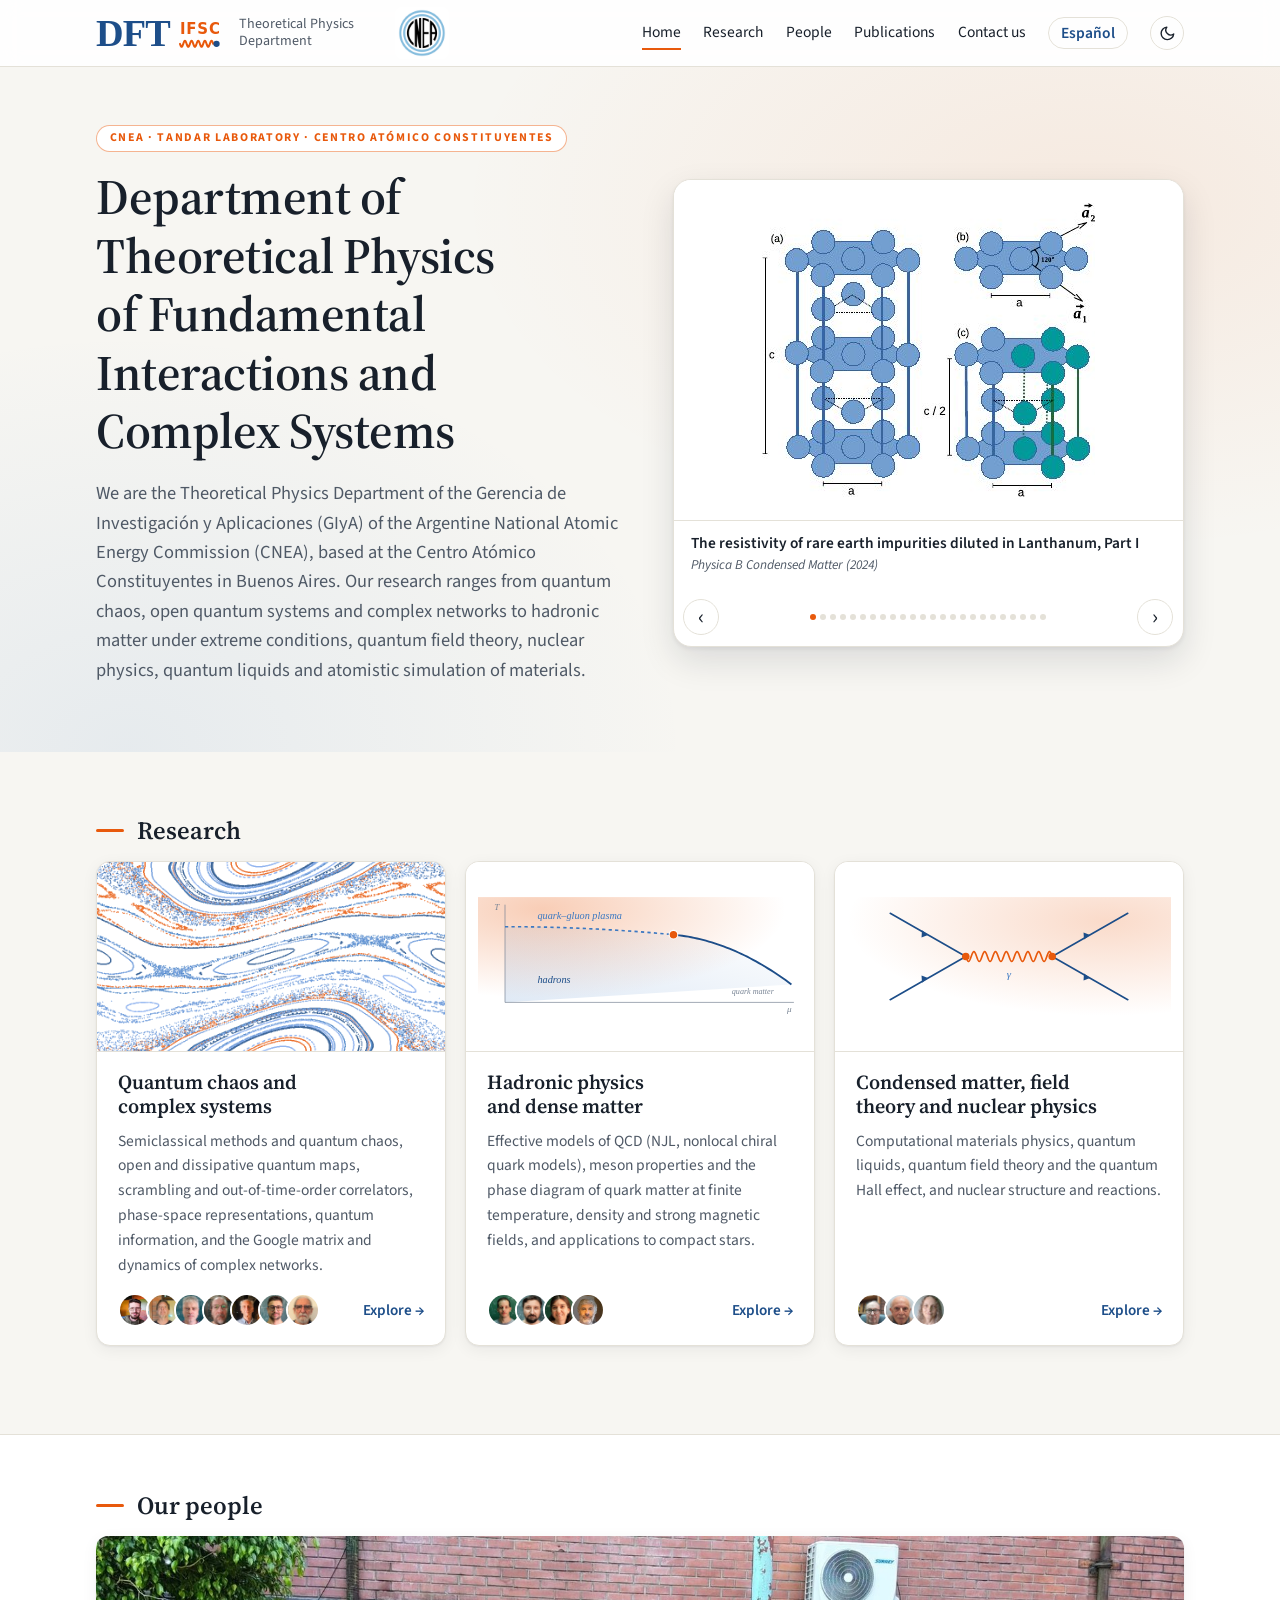
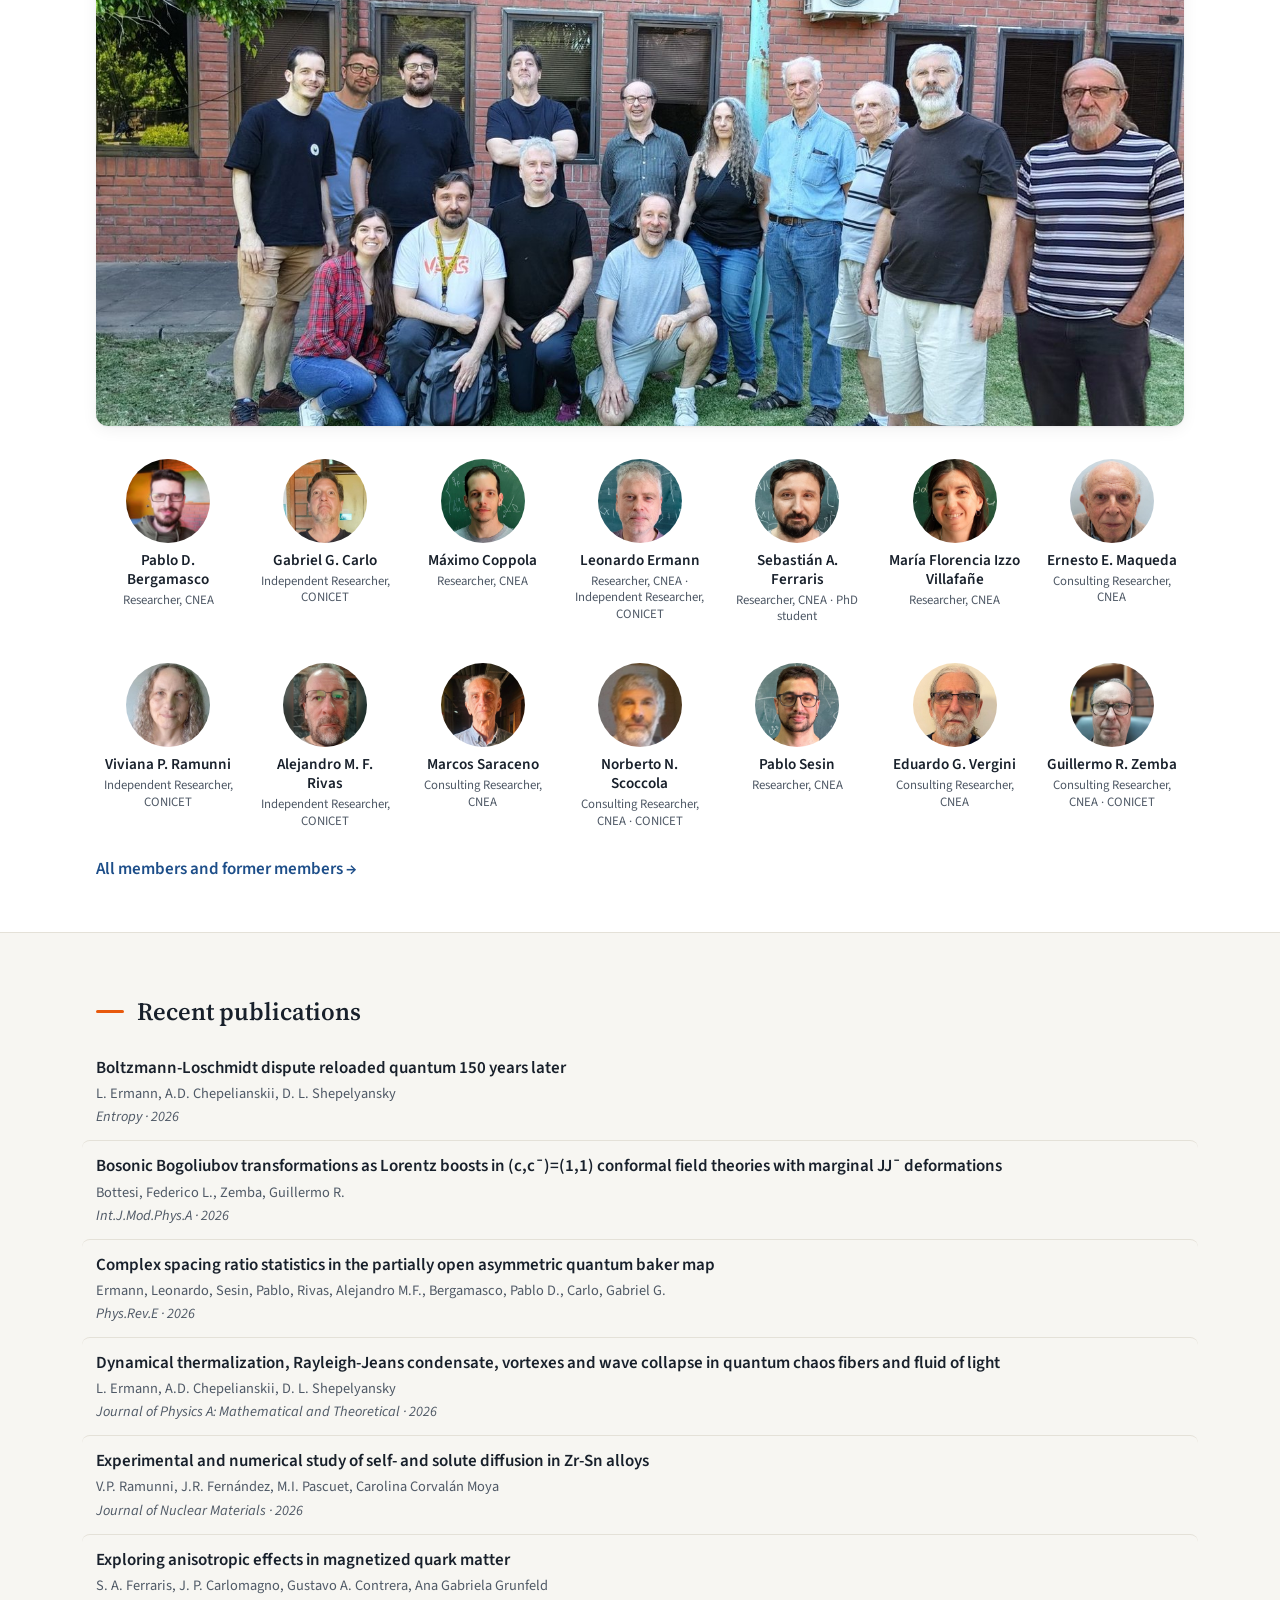
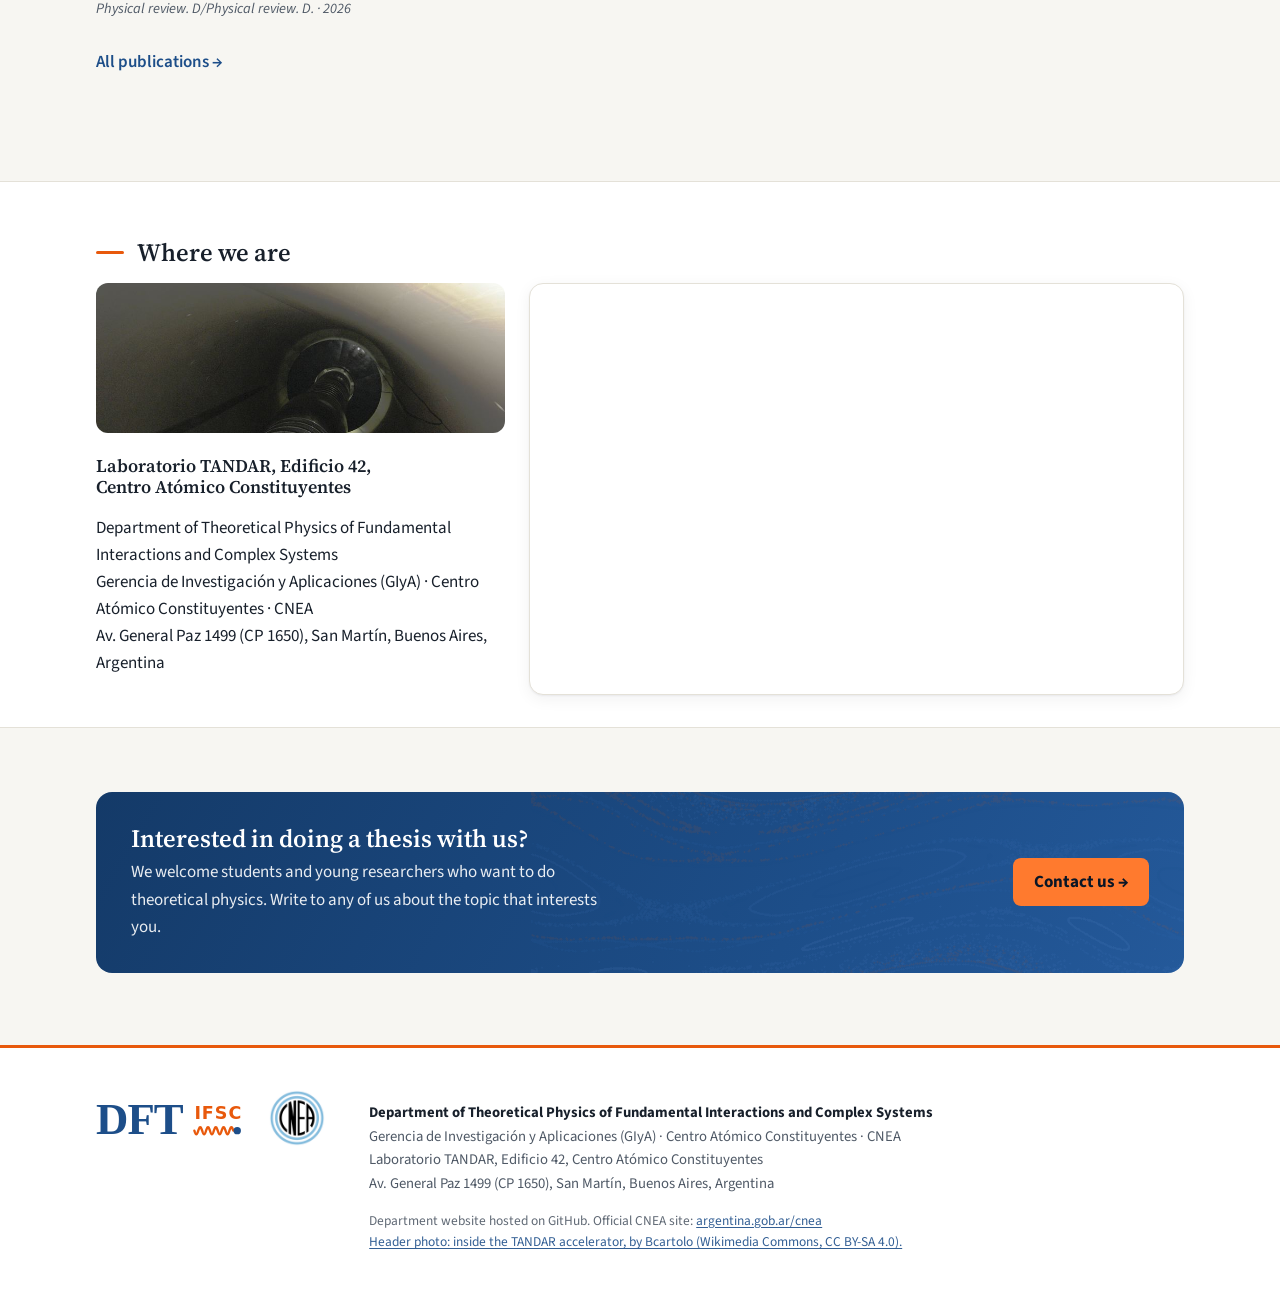
==== commit 539ac583: "Update site" ====
--- a/index.html
+++ b/index.html
@@ -31,7 +31,7 @@
   <div class="car" data-prev="Previous" data-next="Next"><a class="car-stage" target="_blank" rel="noopener"><img alt=""></a><div class="car-cap"><span class="car-t"></span><span class="car-c"></span></div><div class="car-nav"><button class="car-b" data-d="-1" aria-label="Previous">‹</button><span class="car-dots"></span><button class="car-b" data-d="1" aria-label="Next">›</button></div><script type="application/json" class="car-data">[{"img": "img/figs/2009.09606-f1.jpg", "t": "Cavity optomechanics with a laser-engineered optical trap", "u": "https://doi.org/10.1103/physrevb.103.l081301", "c": "Physical review. B./Physical review. B (2021)"}, {"img": "img/figs/2009.09606-f3.jpg", "t": "Cavity optomechanics with a laser-engineered optical trap", "u": "https://doi.org/10.1103/physrevb.103.l081301", "c": "Physical review. B./Physical review. B (2021)"}, {"img": "img/figs/2109.01911-f2.jpg", "t": "Light pseudoscalar meson masses under strong magnetic fields within the SU(3) Nambu–Jona-Lasinio model", "u": "https://doi.org/10.1103/physrevd.104.094040", "c": "Phys.Rev.D (2021)"}, {"img": "img/figs/2109.01911-f4.jpg", "t": "Light pseudoscalar meson masses under strong magnetic fields within the SU(3) Nambu–Jona-Lasinio model", "u": "https://doi.org/10.1103/physrevd.104.094040", "c": "Phys.Rev.D (2021)"}, {"img": "img/figs/2112.00458-f2.jpg", "t": "Asynchronous locking in metamaterials of fluids of light and sound", "u": "https://doi.org/10.1038/s41467-023-38788-9", "c": "Nature Communications (2023)"}, {"img": "img/figs/2112.00458-f1.jpg", "t": "Asynchronous locking in metamaterials of fluids of light and sound", "u": "https://doi.org/10.1038/s41467-023-38788-9", "c": "Nature Communications (2023)"}, {"img": "img/figs/2112.06648-f1.jpg", "t": "Impact of chaos on precursors of quantum criticality", "u": "https://doi.org/10.1103/physreve.104.l062202", "c": "Phys.Rev.E (2021)"}, {"img": "img/figs/2112.06648-f4.jpg", "t": "Impact of chaos on precursors of quantum criticality", "u": "https://doi.org/10.1103/physreve.104.l062202", "c": "Phys.Rev.E (2021)"}, {"img": "img/figs/2205.10107-f3.jpg", "t": "Optimal quantum reservoir computing for the noisy intermediate-scale quantum era", "u": "https://doi.org/10.1103/physreve.106.l043301", "c": "Physical review. E (2022)"}, {"img": "img/figs/2205.10107-f1.jpg", "t": "Optimal quantum reservoir computing for the noisy intermediate-scale quantum era", "u": "https://doi.org/10.1103/physreve.106.l043301", "c": "Physical review. E (2022)"}, {"img": "img/figs/2301.06814-f3.jpg", "t": "Taking advantage of noise in quantum reservoir computing", "u": "https://doi.org/10.1038/s41598-023-35461-5", "c": "Scientific Reports (2023)"}, {"img": "img/figs/2304.04894-f4.jpg", "t": "Majorization-based benchmark of the complexity of quantum processors", "u": "https://doi.org/10.1007/s11128-024-04457-z", "c": "Quantum Information Processing (2024)"}, {"img": "img/figs/2405.19537-f1.jpg", "t": "Optimal Complexity of Parameterized Quantum Circuits", "u": "https://doi.org/10.3390/e28010073", "c": "Entropy (2026)"}, {"img": "img/figs/2501.10247-f1.jpg", "t": "Optimal multicore quantum computing with few interconnects", "u": "https://doi.org/10.1063/5.0252348", "c": "APL Quantum (2025)"}, {"img": "img/figs/2501.10247-f3.jpg", "t": "Optimal multicore quantum computing with few interconnects", "u": "https://doi.org/10.1063/5.0252348", "c": "APL Quantum (2025)"}, {"img": "img/figs/2503.03680-f1.jpg", "t": "Spectral truncation of out-of-time-ordered correlators in dissipative systems", "u": "https://doi.org/10.1103/8cvg-7sbh", "c": "Phys.Rev.E (2025)"}, {"img": "img/figs/2607.07874-f2.jpg", "t": "Unveiling semiclassical structures in eigenstates of a quantum chaotic system using neural networks", "u": "https://doi.org/10.1103/9xdp-mwln", "c": "APS Open Science (2026)"}, {"img": "img/figs/2607.07874-f1.jpg", "t": "Unveiling semiclassical structures in eigenstates of a quantum chaotic system using neural networks", "u": "https://doi.org/10.1103/9xdp-mwln", "c": "APS Open Science (2026)"}, {"img": "img/figs/2212.08269-f1.jpg", "t": "Giant optomechanical coupling and dephasing protection with cavity exciton-polaritons", "u": "https://doi.org/10.1103/physrevresearch.5.l042035", "c": "Physical Review Research (2023)"}, {"img": "img/figs/2212.08269-f2.jpg", "t": "Giant optomechanical coupling and dephasing protection with cavity exciton-polaritons", "u": "https://doi.org/10.1103/physrevresearch.5.l042035", "c": "Physical Review Research (2023)"}, {"img": "img/figs/2211.06353-f1.jpg", "t": "Quantum Lyapunov exponent in dissipative systems", "u": "https://doi.org/10.1103/physreve.108.024208", "c": "Phys.Rev.E (2023)"}, {"img": "img/figs/2107.02022-f8.jpg", "t": "Isospin asymmetric matter in a nonlocal chiral quark model", "u": "https://doi.org/10.1103/physrevd.104.074018", "c": "Phys.Rev.D (2021)"}, {"img": "img/figs/2205.15928-f1.jpg", "t": "Neutral pseudoscalar and vector meson masses under strong magnetic fields in an extended NJL model: Mixing effects", "u": "https://doi.org/10.1103/physrevd.106.074002", "c": "Phys.Rev.D (2022)"}, {"img": "img/figs/2305.15540-f6.jpg", "t": "T − μ quark matter phase transitions and critical endpoint in nonlocal PNJL models under a strong magnetic field", "u": "https://doi.org/10.1103/physrevd.108.056029", "c": "Physical review. D/Physical review. D. (2023)"}, {"img": "img/figs/2305.15540-f7.jpg", "t": "T − μ quark matter phase transitions and critical endpoint in nonlocal PNJL models under a strong magnetic field", "u": "https://doi.org/10.1103/physrevd.108.056029", "c": "Physical review. D/Physical review. D. (2023)"}, {"img": "img/figs/2402.13842-f5.jpg", "t": "Cold isospin asymmetric baryonic rich matter in nonlocal NJL-like models", "u": "https://doi.org/10.1103/physrevd.109.094041", "c": "Phys.Rev.D (2024)"}, {"img": "img/figs/2402.13842-f7.jpg", "t": "Cold isospin asymmetric baryonic rich matter in nonlocal NJL-like models", "u": "https://doi.org/10.1103/physrevd.109.094041", "c": "Phys.Rev.D (2024)"}, {"img": "img/figs/2410.05568-f1.jpg", "t": "Thermomagnetic effects on light pseudoscalar meson masses within the SU(3) Nambu–Jona-Lasinio model", "u": "https://doi.org/10.1103/physrevd.110.114036", "c": "Phys.Rev.D (2024)"}, {"img": "img/figs/2501.02782-f5.jpg", "t": "Topological susceptibility and axion properties in the presence of a strong magnetic field within the three-flavor NJL model", "u": "https://doi.org/10.1103/physrevd.111.074001", "c": "Phys.Rev.D (2025)"}, {"img": "img/figs/2511.05701-f6.jpg", "t": "Exploring anisotropic effects in magnetized quark matter", "u": "https://doi.org/10.1103/xndd-9lln", "c": "Physical review. D/Physical review. D. (2026)"}, {"img": "img/figs/2409.06400-f1.jpg", "t": "The resistivity of rare earth impurities diluted in Lanthanum, Part I", "u": "https://doi.org/10.1016/j.physb.2024.416760", "c": "Physica B Condensed Matter (2024)"}, {"img": "img/figs/2409.06400-f4.jpg", "t": "The resistivity of rare earth impurities diluted in Lanthanum, Part I", "u": "https://doi.org/10.1016/j.physb.2024.416760", "c": "Physica B Condensed Matter (2024)"}, {"img": "img/figs/2409.06400-f6.jpg", "t": "The resistivity of rare earth impurities diluted in Lanthanum, Part I", "u": "https://doi.org/10.1016/j.physb.2024.416760", "c": "Physica B Condensed Matter (2024)"}, {"img": "img/figs/2107.02022-f1.jpg", "t": "Isospin asymmetric matter in a nonlocal chiral quark model", "u": "https://doi.org/10.1103/physrevd.104.074018", "c": "Phys.Rev.D (2021)"}, {"img": "img/figs/ermann-fig56.jpg", "t": "Dynamical thermalization, Rayleigh-Jeans condensate, vortexes and wave collapse in quantum chaos fibers and fluid of light", "u": "https://doi.org/10.1088/1751-8121/ae3ebe", "c": "Journal of Physics A: Mathematical and Theoretical (2026)"}, {"img": "img/figs/ermann-fig57.jpg", "t": "Boltzmann-Loschmidt dispute reloaded quantum 150 years later", "u": "https://doi.org/10.3390/e28060594", "c": "Entropy (2026)"}, {"img": "img/figs/ermann-fig58.jpg", "t": "Structural and functional robustness in public transportation networks of Latin American cities", "u": "https://doi.org/10.1007/s44327-026-00321-0", "c": "Discover Cities (2026)"}, {"img": "img/figs/ermann-fig59.jpg", "t": "Thermodynamic description of wealth inequality in the world", "u": "https://doi.org/10.3390/complexities2030020", "c": "Complexities (2026)"}, {"img": "img/figs/ermann-fig60.jpg", "t": "Complex spacing ratio statistics in the partially open asymmetric quantum baker map", "u": "https://doi.org/10.1103/q5fx-y7zr", "c": "Physical Review E (2026)"}, {"img": "img/figs/ermann-fig53.jpg", "t": "Exploring quantum localization with machine learning", "u": "https://doi.org/10.1016/j.physa.2024.130310", "c": "Physica A: Statistical Mechanics and its Applications (2025)"}, {"img": "img/figs/ermann-fig54.jpg", "t": "Ideal Gas Law for a Quantum Particle", "u": "https://doi.org/10.1103/nwwy-qwwp", "c": "Physical Review E (2025)"}, {"img": "img/figs/ermann-fig55.jpg", "t": "Opinion Formation in Wikipedia Ising Networks", "u": "https://doi.org/10.3390/info16090782", "c": "Information (2025)"}]</script></div>
 </div></section>
 <section class="wrap sec"><h2 class="h">Research</h2><div class="grid three"><a class="gcard big" href="research.html#chaos"><span class="art" style="background-image:url(assets/art-chaos.png)"></span><span class="gbody"><h3>Quantum chaos and complex systems</h3><p>Semiclassical methods and quantum chaos, open and dissipative quantum maps, scrambling and out-of-time-order correlators, phase-space representations, quantum information, and the Google matrix and dynamics of complex networks.</p><span class="gfoot"><span class="avs"><img class="av sm" src="img/people/bergamasco.jpg" alt="" loading="lazy"><img class="av sm" src="img/people/carlo.jpg" alt="" loading="lazy"><img class="av sm" src="img/people/ermann.jpg" alt="" loading="lazy"><img class="av sm" src="img/people/rivas.jpg" alt="" loading="lazy"><img class="av sm" src="img/people/saraceno.jpg" alt="" loading="lazy"><img class="av sm" src="img/people/sesin.jpg" alt="" loading="lazy"><img class="av sm" src="img/people/vergini.jpg" alt="" loading="lazy"></span><span class="go">Explore →</span></span></span></a><a class="gcard big" href="research.html#hadrons"><span class="art" style="background-image:url(assets/art-hadrons.svg)"></span><span class="gbody"><h3>Hadronic physics and dense matter</h3><p>Effective models of QCD (NJL, nonlocal chiral quark models), meson properties and the phase diagram of quark matter at finite temperature, density and strong magnetic fields, and applications to compact stars.</p><span class="gfoot"><span class="avs"><img class="av sm" src="img/people/coppola.jpg" alt="" loading="lazy"><img class="av sm" src="img/people/ferraris.jpg" alt="" loading="lazy"><img class="av sm" src="img/people/izzo-villafane.jpg" alt="" loading="lazy"><img class="av sm" src="img/people/scoccola.jpg" alt="" loading="lazy"></span><span class="go">Explore →</span></span></span></a><a class="gcard big" href="research.html#independent"><span class="art" style="background-image:url(assets/art-indep.svg)"></span><span class="gbody"><h3>Condensed matter, field theory and nuclear physics</h3><p>Computational materials physics, quantum liquids, quantum field theory and the quantum Hall effect, and nuclear structure and reactions.</p><span class="gfoot"><span class="avs"><img class="av sm" src="img/people/zemba.jpg" alt="" loading="lazy"><img class="av sm" src="img/people/maqueda.jpg" alt="" loading="lazy"><img class="av sm" src="img/people/ramunni.jpg" alt="" loading="lazy"></span><span class="go">Explore →</span></span></span></a></div></section>
-<section class="band"><div class="wrap sec"><h2 class="h">Our people</h2><figure class="gphoto"><img src="img/people/grupo-2026.jpg" alt="Our people" width="1600" height="720" loading="lazy"><a class="gtag" href="people.html#coppola" style="left:16.65%;top:21.67%;width:5.00%;height:13.78%"><span>Máximo Coppola</span></a><a class="gtag" href="people.html#sesin" style="left:21.75%;top:21.11%;width:5.00%;height:13.78%"><span>Pablo Sesin</span></a><a class="gtag" href="people.html#bergamasco" style="left:27.25%;top:21.78%;width:5.00%;height:13.78%"><span>Pablo D. Bergamasco</span></a><a class="gtag" href="people.html#carlo" style="left:36.95%;top:20.11%;width:5.00%;height:13.78%"><span>Gabriel G. Carlo</span></a><a class="gtag" href="people.html#zemba" style="left:47.30%;top:26.44%;width:5.00%;height:13.78%"><span>Guillermo R. Zemba</span></a><a class="gtag" href="people.html#ramunni" style="left:55.15%;top:30.44%;width:5.00%;height:13.78%"><span>Viviana P. Ramunni</span></a><a class="gtag" href="people.html#saraceno" style="left:62.20%;top:23.22%;width:5.00%;height:13.78%"><span>Marcos Saraceno</span></a><a class="gtag" href="people.html#maqueda" style="left:68.95%;top:27.22%;width:5.00%;height:13.78%"><span>Ernesto E. Maqueda</span></a><a class="gtag" href="people.html#scoccola" style="left:74.50%;top:21.67%;width:5.00%;height:13.78%"><span>Norberto N. Scoccola</span></a><a class="gtag" href="people.html#vergini" style="left:89.15%;top:24.89%;width:5.00%;height:13.78%"><span>Eduardo G. Vergini</span></a><a class="gtag" href="people.html#izzo-villafane" style="left:22.85%;top:54.22%;width:5.00%;height:13.78%"><span>María Florencia Izzo Villafañe</span></a><a class="gtag" href="people.html#ferraris" style="left:30.35%;top:47.11%;width:5.00%;height:13.78%"><span>Sebastián A. Ferraris</span></a><a class="gtag" href="people.html#ermann" style="left:38.05%;top:39.11%;width:5.00%;height:13.78%"><span>Leonardo Ermann</span></a><a class="gtag" href="people.html#rivas" style="left:48.55%;top:51.00%;width:5.00%;height:13.78%"><span>Alejandro M. F. Rivas</span></a></figure><div class="minis"><a class="mini" href="people.html#bergamasco"><img class="av" src="img/people/bergamasco.jpg" alt="" loading="lazy"><span class="mn">Pablo D. Bergamasco</span><span class="mr">Researcher, CNEA</span></a><a class="mini" href="people.html#carlo"><img class="av" src="img/people/carlo.jpg" alt="" loading="lazy"><span class="mn">Gabriel G. Carlo</span><span class="mr">Independent Researcher, CONICET</span></a><a class="mini" href="people.html#coppola"><img class="av" src="img/people/coppola.jpg" alt="" loading="lazy"><span class="mn">Máximo Coppola</span><span class="mr">Researcher, CNEA</span></a><a class="mini" href="people.html#ermann"><img class="av" src="img/people/ermann.jpg" alt="" loading="lazy"><span class="mn">Leonardo Ermann</span><span class="mr">Researcher, CNEA · Independent Researcher, CONICET</span></a><a class="mini" href="people.html#ferraris"><img class="av" src="img/people/ferraris.jpg" alt="" loading="lazy"><span class="mn">Sebastián A. Ferraris</span><span class="mr">Fellow, CNEA</span></a><a class="mini" href="people.html#izzo-villafane"><img class="av" src="img/people/izzo-villafane.jpg" alt="" loading="lazy"><span class="mn">María Florencia Izzo Villafañe</span><span class="mr">Researcher, CNEA</span></a><a class="mini" href="people.html#maqueda"><img class="av" src="img/people/maqueda.jpg" alt="" loading="lazy"><span class="mn">Ernesto E. Maqueda</span><span class="mr">Consulting Researcher, CNEA</span></a><a class="mini" href="people.html#ramunni"><img class="av" src="img/people/ramunni.jpg" alt="" loading="lazy"><span class="mn">Viviana P. Ramunni</span><span class="mr">Independent Researcher, CONICET</span></a><a class="mini" href="people.html#rivas"><img class="av" src="img/people/rivas.jpg" alt="" loading="lazy"><span class="mn">Alejandro M. F. Rivas</span><span class="mr">Independent Researcher, CONICET</span></a><a class="mini" href="people.html#saraceno"><img class="av" src="img/people/saraceno.jpg" alt="" loading="lazy"><span class="mn">Marcos Saraceno</span><span class="mr">Consulting Researcher, CNEA</span></a><a class="mini" href="people.html#scoccola"><img class="av" src="img/people/scoccola.jpg" alt="" loading="lazy"><span class="mn">Norberto N. Scoccola</span><span class="mr">Consulting Researcher, CNEA · CONICET</span></a><a class="mini" href="people.html#sesin"><img class="av" src="img/people/sesin.jpg" alt="" loading="lazy"><span class="mn">Pablo Sesin</span><span class="mr">Researcher, CNEA</span></a><a class="mini" href="people.html#vergini"><img class="av" src="img/people/vergini.jpg" alt="" loading="lazy"><span class="mn">Eduardo G. Vergini</span><span class="mr">Consulting Researcher, CNEA</span></a><a class="mini" href="people.html#zemba"><img class="av" src="img/people/zemba.jpg" alt="" loading="lazy"><span class="mn">Guillermo R. Zemba</span><span class="mr">Consulting Researcher, CNEA · CONICET</span></a></div>
+<section class="band"><div class="wrap sec"><h2 class="h">Our people</h2><figure class="gphoto"><img src="img/people/grupo-2026.jpg" alt="Our people" width="1600" height="720" loading="lazy"><a class="gtag" href="people.html#coppola" style="left:16.65%;top:21.67%;width:5.00%;height:13.78%"><span>Máximo Coppola</span></a><a class="gtag" href="people.html#sesin" style="left:21.75%;top:21.11%;width:5.00%;height:13.78%"><span>Pablo Sesin</span></a><a class="gtag" href="people.html#bergamasco" style="left:27.25%;top:21.78%;width:5.00%;height:13.78%"><span>Pablo D. Bergamasco</span></a><a class="gtag" href="people.html#carlo" style="left:36.95%;top:20.11%;width:5.00%;height:13.78%"><span>Gabriel G. Carlo</span></a><a class="gtag" href="people.html#zemba" style="left:47.30%;top:26.44%;width:5.00%;height:13.78%"><span>Guillermo R. Zemba</span></a><a class="gtag" href="people.html#ramunni" style="left:55.15%;top:30.44%;width:5.00%;height:13.78%"><span>Viviana P. Ramunni</span></a><a class="gtag" href="people.html#saraceno" style="left:62.20%;top:23.22%;width:5.00%;height:13.78%"><span>Marcos Saraceno</span></a><a class="gtag" href="people.html#maqueda" style="left:68.95%;top:27.22%;width:5.00%;height:13.78%"><span>Ernesto E. Maqueda</span></a><a class="gtag" href="people.html#scoccola" style="left:74.50%;top:21.67%;width:5.00%;height:13.78%"><span>Norberto N. Scoccola</span></a><a class="gtag" href="people.html#vergini" style="left:89.15%;top:24.89%;width:5.00%;height:13.78%"><span>Eduardo G. Vergini</span></a><a class="gtag" href="people.html#izzo-villafane" style="left:22.85%;top:54.22%;width:5.00%;height:13.78%"><span>María Florencia Izzo Villafañe</span></a><a class="gtag" href="people.html#ferraris" style="left:30.35%;top:47.11%;width:5.00%;height:13.78%"><span>Sebastián A. Ferraris</span></a><a class="gtag" href="people.html#ermann" style="left:38.05%;top:39.11%;width:5.00%;height:13.78%"><span>Leonardo Ermann</span></a><a class="gtag" href="people.html#rivas" style="left:48.55%;top:51.00%;width:5.00%;height:13.78%"><span>Alejandro M. F. Rivas</span></a></figure><div class="minis"><a class="mini" href="people.html#bergamasco"><img class="av" src="img/people/bergamasco.jpg" alt="" loading="lazy"><span class="mn">Pablo D. Bergamasco</span><span class="mr">Researcher, CNEA</span></a><a class="mini" href="people.html#carlo"><img class="av" src="img/people/carlo.jpg" alt="" loading="lazy"><span class="mn">Gabriel G. Carlo</span><span class="mr">Independent Researcher, CONICET</span></a><a class="mini" href="people.html#coppola"><img class="av" src="img/people/coppola.jpg" alt="" loading="lazy"><span class="mn">Máximo Coppola</span><span class="mr">Researcher, CNEA</span></a><a class="mini" href="people.html#ermann"><img class="av" src="img/people/ermann.jpg" alt="" loading="lazy"><span class="mn">Leonardo Ermann</span><span class="mr">Researcher, CNEA · Independent Researcher, CONICET</span></a><a class="mini" href="people.html#ferraris"><img class="av" src="img/people/ferraris.jpg" alt="" loading="lazy"><span class="mn">Sebastián A. Ferraris</span><span class="mr">Researcher, CNEA · PhD student</span></a><a class="mini" href="people.html#izzo-villafane"><img class="av" src="img/people/izzo-villafane.jpg" alt="" loading="lazy"><span class="mn">María Florencia Izzo Villafañe</span><span class="mr">Researcher, CNEA</span></a><a class="mini" href="people.html#maqueda"><img class="av" src="img/people/maqueda.jpg" alt="" loading="lazy"><span class="mn">Ernesto E. Maqueda</span><span class="mr">Consulting Researcher, CNEA</span></a><a class="mini" href="people.html#ramunni"><img class="av" src="img/people/ramunni.jpg" alt="" loading="lazy"><span class="mn">Viviana P. Ramunni</span><span class="mr">Independent Researcher, CONICET</span></a><a class="mini" href="people.html#rivas"><img class="av" src="img/people/rivas.jpg" alt="" loading="lazy"><span class="mn">Alejandro M. F. Rivas</span><span class="mr">Independent Researcher, CONICET</span></a><a class="mini" href="people.html#saraceno"><img class="av" src="img/people/saraceno.jpg" alt="" loading="lazy"><span class="mn">Marcos Saraceno</span><span class="mr">Consulting Researcher, CNEA</span></a><a class="mini" href="people.html#scoccola"><img class="av" src="img/people/scoccola.jpg" alt="" loading="lazy"><span class="mn">Norberto N. Scoccola</span><span class="mr">Consulting Researcher, CNEA · CONICET</span></a><a class="mini" href="people.html#sesin"><img class="av" src="img/people/sesin.jpg" alt="" loading="lazy"><span class="mn">Pablo Sesin</span><span class="mr">Researcher, CNEA</span></a><a class="mini" href="people.html#vergini"><img class="av" src="img/people/vergini.jpg" alt="" loading="lazy"><span class="mn">Eduardo G. Vergini</span><span class="mr">Consulting Researcher, CNEA</span></a><a class="mini" href="people.html#zemba"><img class="av" src="img/people/zemba.jpg" alt="" loading="lazy"><span class="mn">Guillermo R. Zemba</span><span class="mr">Consulting Researcher, CNEA · CONICET</span></a></div>
   <p><a class="more" href="people.html">All members and former members →</a></p></div></section>
 <section class="wrap sec"><h2 class="h">Recent publications</h2><ol class="pubs"><li data-m="ermann" data-g="chaos chaos-q" data-k="article"><span class="pt"><a href="https://doi.org/10.3390/e28060594" target="_blank" rel="noopener">Boltzmann-Loschmidt dispute reloaded quantum 150 years later</a></span><span class="pa">L. Ermann, A.D. Chepelianskii, D. L. Shepelyansky</span><span class="pj">Entropy · 2026</span></li><li data-m="zemba" data-g="qft" data-k="article"><span class="pt"><a href="https://doi.org/10.1142/s0217751x26500314" target="_blank" rel="noopener">Bosonic Bogoliubov transformations as Lorentz boosts in (c,c¯)=(1,1) conformal field theories with marginal JJ¯ deformations</a></span><span class="pa">Bottesi, Federico L., Zemba, Guillermo R.</span><span class="pj">Int.J.Mod.Phys.A · 2026</span></li><li data-m="bergamasco carlo ermann rivas sesin" data-g="chaos chaos-q" data-k="article"><span class="pt"><a href="https://doi.org/10.1103/q5fx-y7zr" target="_blank" rel="noopener">Complex spacing ratio statistics in the partially open asymmetric quantum baker map</a></span><span class="pa">Ermann, Leonardo, Sesin, Pablo, Rivas, Alejandro M.F., Bergamasco, Pablo D., Carlo, Gabriel G.</span><span class="pj">Phys.Rev.E · 2026</span></li><li data-m="ermann" data-g="chaos chaos-q" data-k="article"><span class="pt"><a href="https://doi.org/10.1088/1751-8121/ae3ebe" target="_blank" rel="noopener">Dynamical thermalization, Rayleigh-Jeans condensate, vortexes and wave collapse in quantum chaos fibers and fluid of light</a></span><span class="pa">L. Ermann, A.D. Chepelianskii, D. L. Shepelyansky</span><span class="pj">Journal of Physics A: Mathematical and Theoretical · 2026</span></li><li data-m="ramunni" data-g="materials" data-k="article"><span class="pt"><a href="https://doi.org/10.1016/j.jnucmat.2026.156732" target="_blank" rel="noopener">Experimental and numerical study of self- and solute diffusion in Zr-Sn alloys</a></span><span class="pa">V.P. Ramunni, J.R. Fernández, M.I. Pascuet, Carolina Corvalán Moya</span><span class="pj">Journal of Nuclear Materials · 2026</span></li><li data-m="ferraris grunfeld" data-g="hadrons" data-k="article"><span class="pt"><a href="https://doi.org/10.1103/xndd-9lln" target="_blank" rel="noopener">Exploring anisotropic effects in magnetized quark matter</a></span><span class="pa">S. A. Ferraris, J. P. Carlomagno, Gustavo A. Contrera, Ana Gabriela Grunfeld</span><span class="pj">Physical review. D/Physical review. D. · 2026</span></li></ol>
   <p><a class="more" href="publications.html">All publications →</a></p></section>
